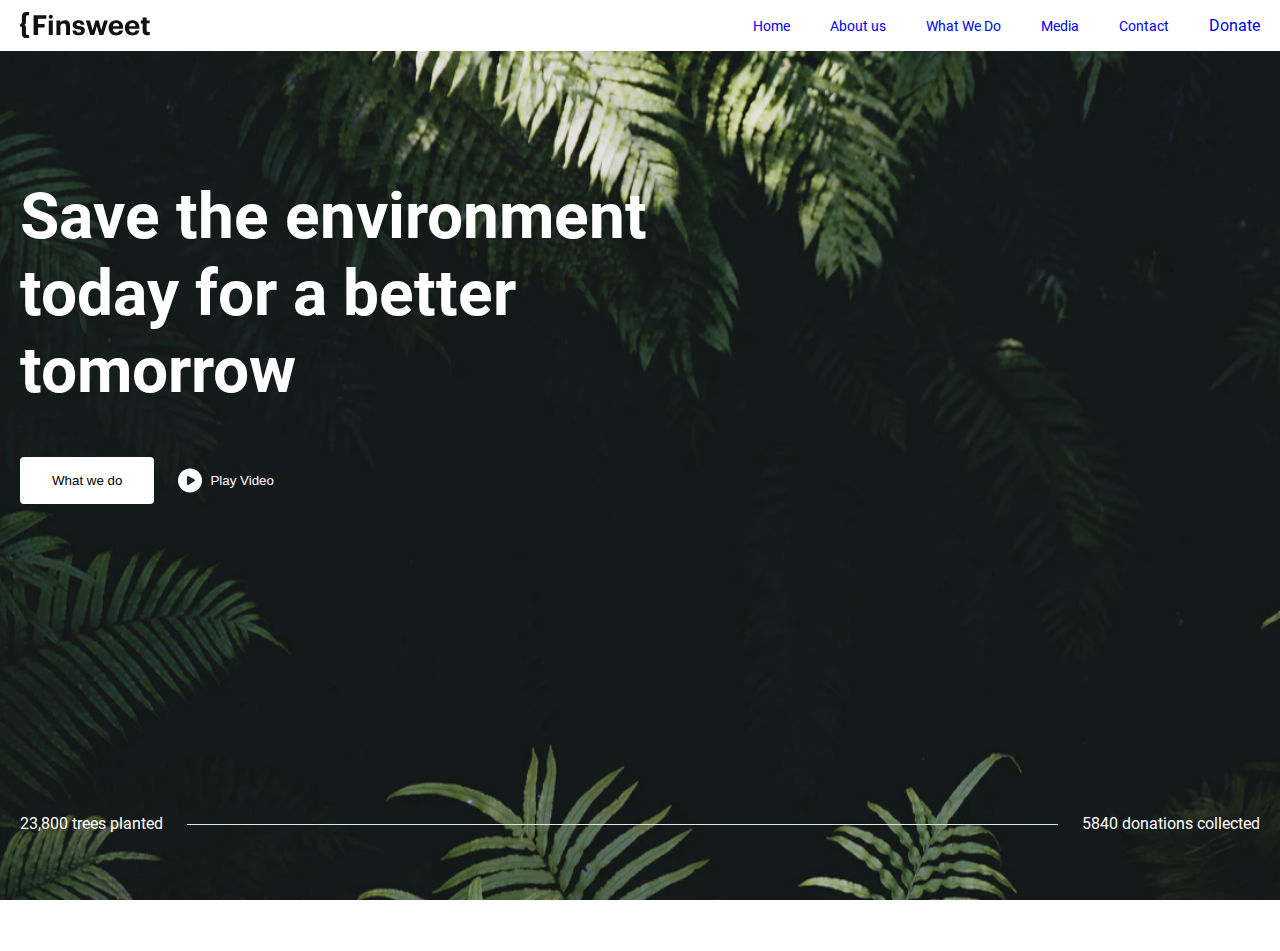
==== index.html @ 3629e9d1 "add fonts add site site header and hero" ====
<!DOCTYPE html>
<html lang="en">
  <head>
    <meta charset="UTF-8" />
    <meta http-equiv="X-UA-Compatible" content="IE=edge" />
    <meta name="viewport" content="width=device-width, initial-scale=1.0" />
    <title>Home Page</title>

    <!-- Favicon -->
    <!-- <link rel="shortcut icon" href="images/"> -->

    <!-- Stylesheets -->
    <link rel="stylesheet" href="css/normalize.css" />
    <link rel="stylesheet" href="css/main.css" />
  </head>

  <body>
    <!-- HEADER -->
    <header class="site-header">
      <div class="container site-header__container">
        <!-- LOGO -->
        <a class="site-header__logo logo" href="/">
          <img
            class="logo__img"
            src="images/logo.svg"
            alt="Client logo"
            width="130"
            height="26"
          />
        </a>
        <!-- /LOGO -->

        <!-- SITENAV -->
        <nav class="sitenav">
          <ul class="sitenav__list">
            <li class="sitenav__item">
              <a href="#" class="sitenav__link">Home</a>
            </li>
            <li class="sitenav__item">
              <a href="#" class="sitenav__link">About us</a>
            </li>
            <li class="sitenav__item">
              <a href="#" class="sitenav__link">What We Do</a>
            </li>
            <li class="sitenav__item">
              <a href="#" class="sitenav__link">Media</a>
            </li>
            <li class="sitenav__item">
              <a href="#" class="sitenav__link">Contact</a>
            </li>
          </ul>

          <!-- DONATE -->
          <a class="site-header__donate-btn" href="#">Donate</a>
          <!-- /DONATE -->
        </nav>
        <!-- /SITENAV -->
      </div>
    </header>
    <!-- /HEADER -->

    <!-- MAIN CONTENT -->
    <main class="main-content">
      <!-- HERO -->
      <section class="hero">
        <div class="container hero__inner">
          <h2 class="hero__title">
            Save the environment today for a better tomorrow
          </h2>
          <div class="hero__buttons">
            <button class="hero__btn secondary-button">What we do</button>
            <button class="hero__play-btn">
              <span class="hero__play-btn-inner">
                <img src="images/icon-play.svg" alt="" aria-hidden="true" />
                <span>Play Video</span>
              </span>
            </button>
          </div>
          <div class="hero__bottom">
            <p class="hero__bottom-text">23,800 trees planted</p>
            <span class="hero__bottom-line"></span>
            <p class="hero__bottom-text">5840 donations collected</p>
          </div>
        </div>
      </section>
      <!-- /HERO -->
    </main>
    <!-- /MAIN CONTENT -->

    <!-- SCRIPTS -->
    <!-- <script src="js/main.js"></script> -->
  </body>
</html>
---- css/main.css ----
/* FONTS */
@font-face {
  font-family: "Roboto";
  src: url("../fonts/roboto-v30-latin-regular.woff2") format("woff2"), url("../fonts/roboto-v30-latin-regular.woff") format("woff");
  font-display: swap;
  font-style: normal;
  font-weight: 400;
}
@font-face {
  font-family: "Roboto";
  src: url("../fonts/roboto-v30-latin-500.woff2") format("woff2"), url("../fonts/roboto-v30-latin-500.woff") format("woff");
  font-display: swap;
  font-style: normal;
  font-weight: 500;
}
@font-face {
  font-family: "Roboto";
  src: url("../fonts/roboto-v30-latin-700.woff2") format("woff2"), url("../fonts/roboto-v30-latin-700.woff") format("woff");
  font-display: swap;
  font-style: normal;
  font-weight: 700;
}
/* CUSTOM PROPS */
:root {
  --primary-bg-color: #fff;
  --text-color: #000;
  --accent-color: ;
}

/* GLOBAL */
html {
  scroll-behavior: smooth;
  height: 100%;
  box-sizing: border-box;
}

* {
  margin: 0;
  padding: 0;
  list-style-type: none;
  text-decoration: none;
}

*,
*::before,
*::after {
  box-sizing: inherit;
}

*:focus {
  outline: 2px dashed var(--text-color);
  outline-offset: 3px;
}

img {
  display: block;
  max-width: 100%;
  height: auto;
}

body {
  height: 100%;
  font-family: "Roboto", "Arial", sans-serif;
  font-size: 16px;
  line-height: 1.5;
  color: var(--text-color);
  background-color: var(--primary-bg-color);
  display: flex;
  flex-direction: column;
  margin-top: 51px;
}

/* SCROLL BAR */
@media only screen and (min-width: 768px) {
  ::-webkit-scrollbar {
    width: 12px;
  }
}

@media only screen and (min-width: 768px) {
  ::-webkit-scrollbar-track {
    border-radius: 8px;
    box-shadow: inset 0 0 5px grey;
  }
}

@media only screen and (min-width: 768px) {
  ::-webkit-scrollbar-thumb {
    background: rgb(110, 110, 110);
    border-radius: 10px;
  }
  ::-webkit-scrollbar-thumb:hover {
    background: rgb(110, 110, 110);
  }
}

/* VISUALLY HIDDEN */
.visually-hidden {
  position: absolute;
  width: 1px;
  height: 1px;
  margin: -1px;
  border: 0;
  padding: 0;
  white-space: nowrap;
  -webkit-clip-path: inset(100%);
          clip-path: inset(100%);
  clip: rect(0 0 0 0);
  overflow: hidden;
}

/* MAIN CONTENT */
.main-content {
  flex-grow: 1;
}

.secondary-button {
  background-color: var(--primary-bg-color);
  border: none;
  text-align: center;
  white-space: nowrap;
  text-decoration: none;
  cursor: pointer;
  display: inline-block;
  padding: 16px 32px;
  border-radius: 4px;
}

/* RETINA BGS */
/* CONTAINER */
.container {
  width: 100%;
  max-width: 1320px;
  margin: 0 auto;
  padding: 0 20px;
}

/* HEADER */
.site-header {
  padding: 12px 0;
  background-color: var(--primary-bg-color);
  position: fixed;
  top: 0;
  z-index: 10;
  width: 100%;
}

.site-header__container {
  display: flex;
  align-items: center;
  justify-content: space-between;
}

.logo {
  text-decoration: none;
  display: flex;
}

.logo__img {
  max-width: 130px;
  width: 100%;
  height: auto;
}

.sitenav {
  display: flex;
  align-items: center;
  gap: 40px;
}

.sitenav__list {
  list-style-type: none;
  display: flex;
  align-items: center;
  gap: 40px;
}

.sitenav__link {
  text-decoration: none;
  font-size: 14px;
}

.site-header__donate-btn {
  text-decoration: none;
}

/* HERO */
.hero {
  background: url("../images/hero-bg.png") no-repeat center/cover;
  height: calc(100vh - 51px);
  padding: 128px 0 64px;
  --text-color: #fff;
  color: var(--text-color);
}

.hero__inner {
  display: flex;
  flex-direction: column;
  height: 100%;
}

.hero__title {
  font-size: 64px;
  line-height: 1.2;
  color: var(--text-color);
  max-width: 640px;
  margin-bottom: 48px;
}

.hero__buttons {
  display: flex;
  align-items: center;
  gap: 24px;
  margin-bottom: auto;
}

.hero__play-btn {
  border: none;
  background-color: transparent;
  color: var(--text-color);
}
.hero__play-btn-inner {
  display: flex;
  align-items: center;
  gap: 8px;
}

.hero__bottom {
  display: flex;
  align-items: center;
  justify-content: space-between;
  gap: 24px;
}

.hero__bottom-line {
  display: inline-block;
  background-color: #E5E5E5;
  height: 1px;
  flex-grow: 1;
}/*# sourceMappingURL=main.css.map */
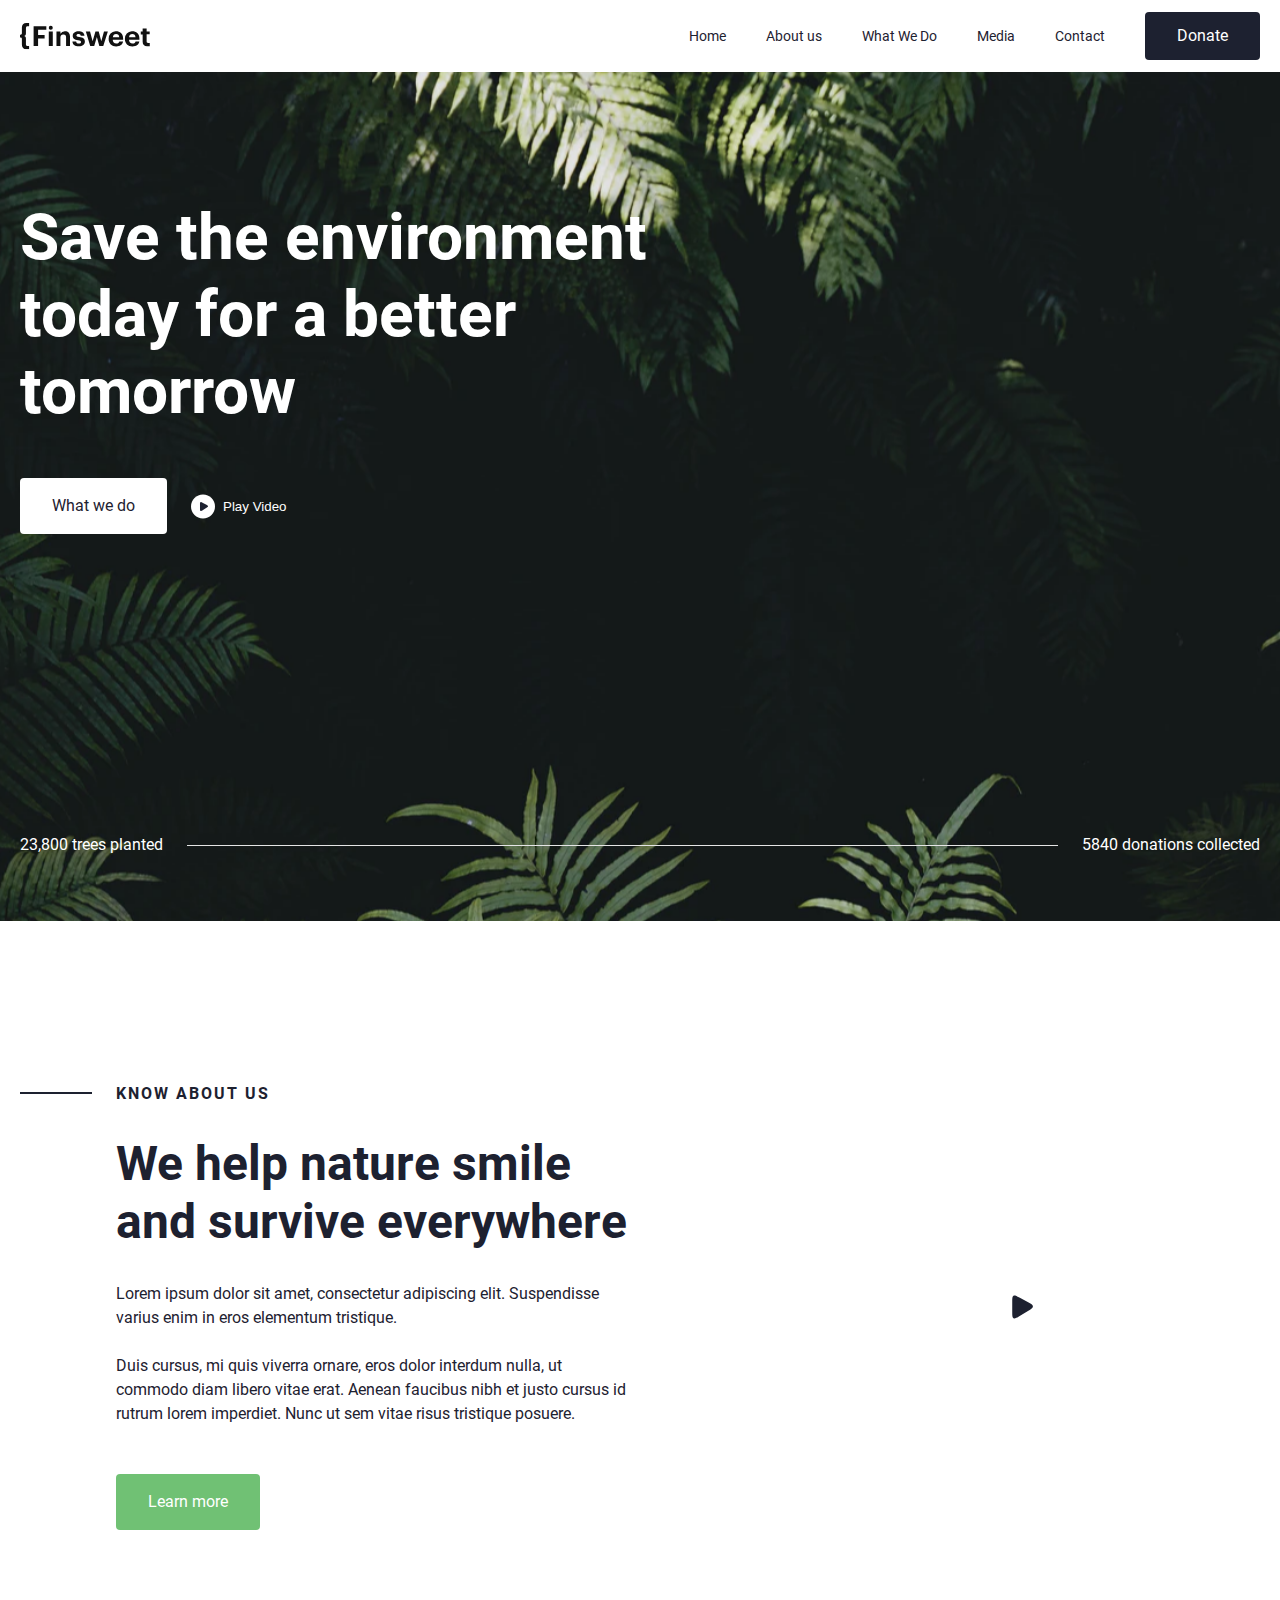
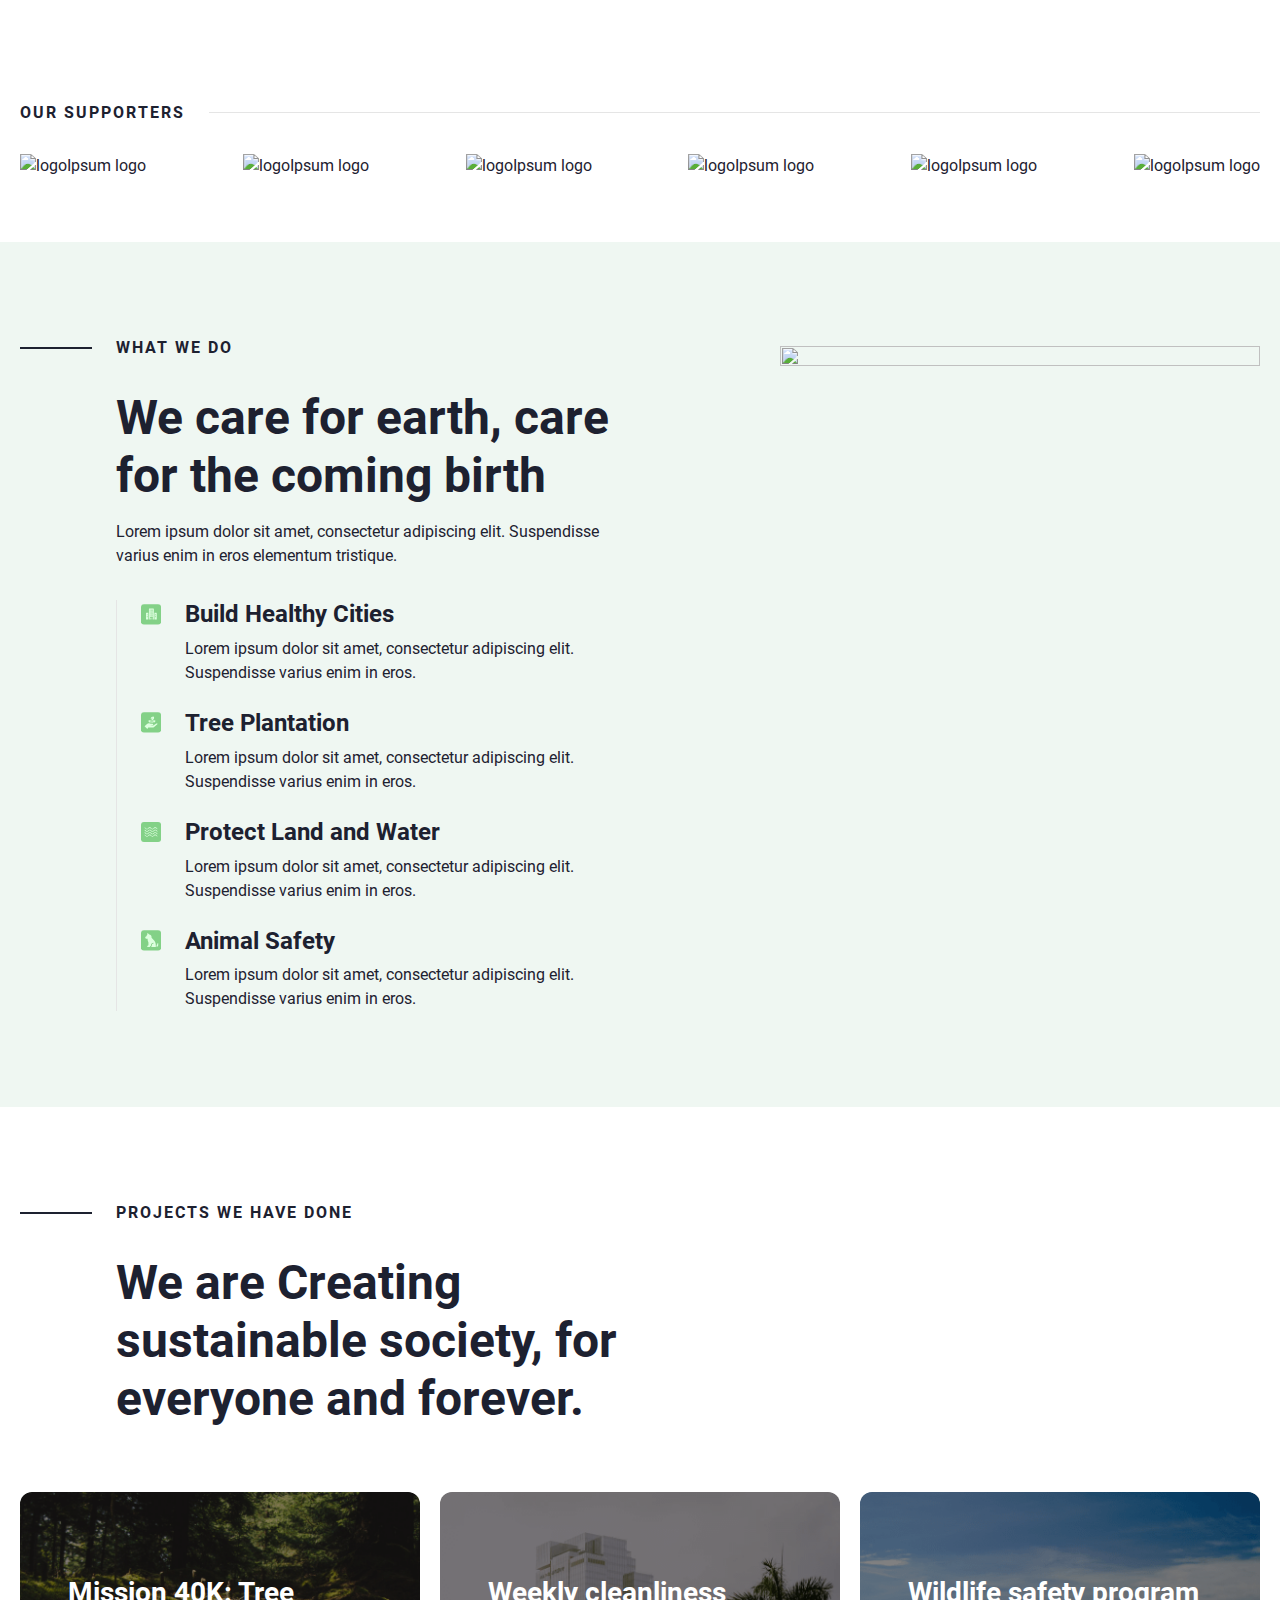
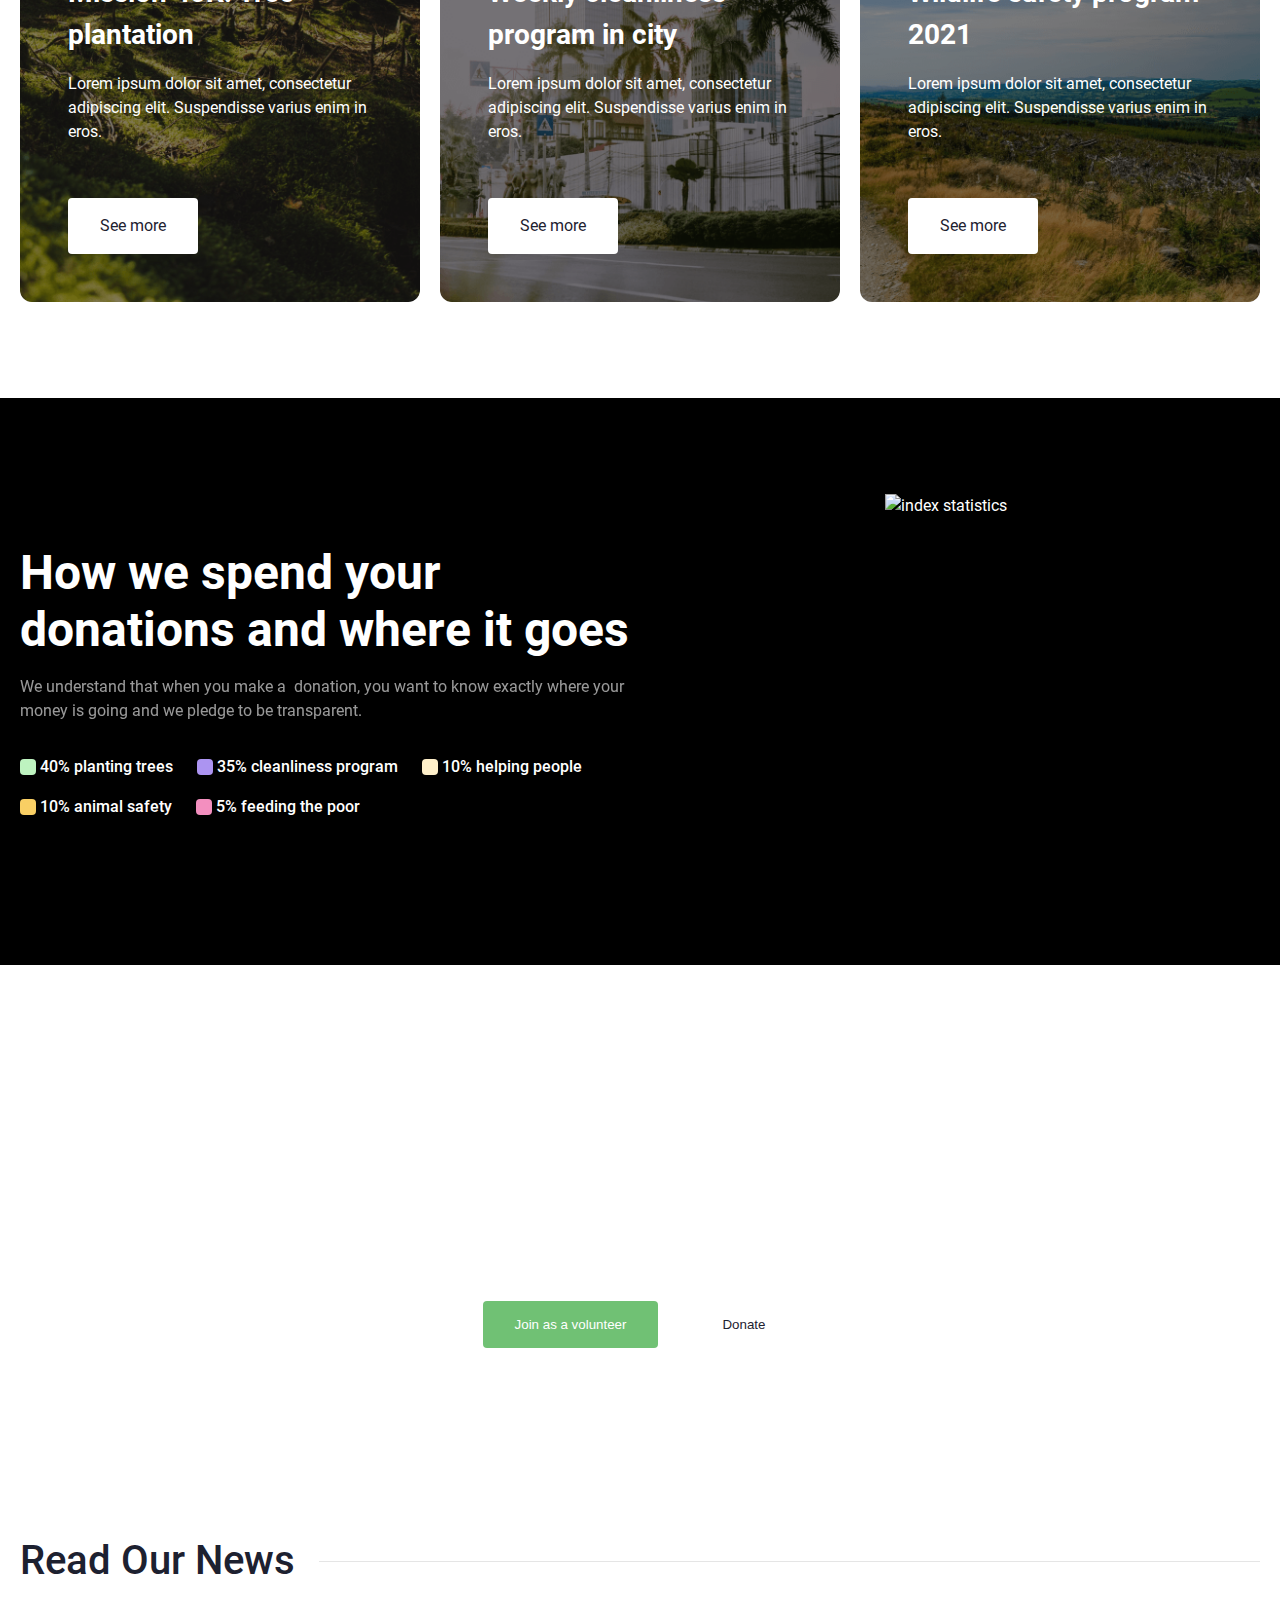
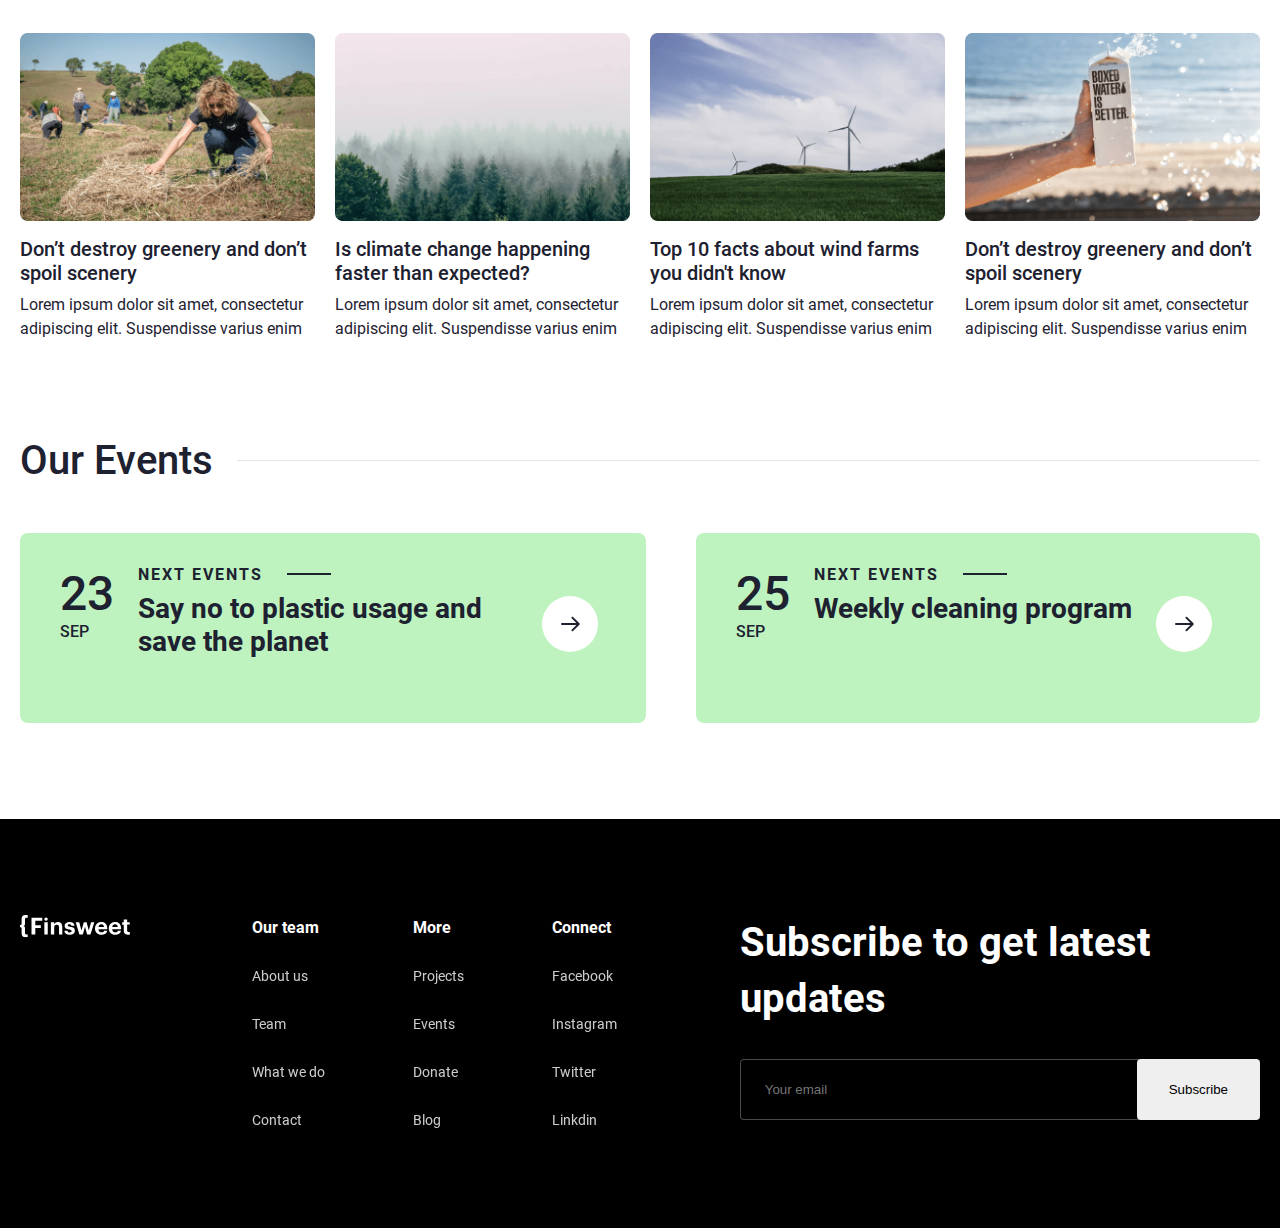
==== commit 4b5a5ce8: "add changes" ====
--- a/index.html
+++ b/index.html
@@ -34,24 +34,24 @@
         <nav class="sitenav">
           <ul class="sitenav__list">
             <li class="sitenav__item">
-              <a href="#" class="sitenav__link">Home</a>
+              <a href="/" class="sitenav__link">Home</a>
             </li>
             <li class="sitenav__item">
-              <a href="#" class="sitenav__link">About us</a>
+              <a href="about.html" class="sitenav__link">About us</a>
             </li>
             <li class="sitenav__item">
-              <a href="#" class="sitenav__link">What We Do</a>
+              <a href="what-we-do.html" class="sitenav__link">What We Do</a>
             </li>
             <li class="sitenav__item">
-              <a href="#" class="sitenav__link">Media</a>
+              <a href="media.html" class="sitenav__link">Media</a>
             </li>
             <li class="sitenav__item">
-              <a href="#" class="sitenav__link">Contact</a>
+              <a href="contact.html" class="sitenav__link">Contact</a>
             </li>
           </ul>
 
           <!-- DONATE -->
-          <a class="site-header__donate-btn" href="#">Donate</a>
+          <a class="site-header__donate-btn" href="donation.html">Donate</a>
           <!-- /DONATE -->
         </nav>
         <!-- /SITENAV -->
@@ -68,7 +68,9 @@
             Save the environment today for a better tomorrow
           </h2>
           <div class="hero__buttons">
-            <button class="hero__btn secondary-button">What we do</button>
+            <a class="hero__btn secondary-button" href="what-we-do.html"
+              >What we do</a
+            >
             <button class="hero__play-btn">
               <span class="hero__play-btn-inner">
                 <img src="images/icon-play.svg" alt="" aria-hidden="true" />
@@ -84,10 +86,550 @@
         </div>
       </section>
       <!-- /HERO -->
+
+      <!-- ABOUT -->
+      <section class="about">
+        <div class="container about__inner">
+          <div class="about__content">
+            <h2 class="about__title">Know About us</h2>
+            <h3 class="about__heading">
+              We help nature smile and survive everywhere
+            </h3>
+            <p class="about__desc">
+              Lorem ipsum dolor sit amet, consectetur adipiscing elit.
+              Suspendisse varius enim in eros elementum tristique.
+              <br /><br />
+              ‍Duis cursus, mi quis viverra ornare, eros dolor interdum nulla,
+              ut commodo diam libero vitae erat. Aenean faucibus nibh et justo
+              cursus id rutrum lorem imperdiet. Nunc ut sem vitae risus
+              tristique posuere.
+            </p>
+            <a class="about__link primary-button" href="#">Learn more</a>
+          </div>
+          <div class="about__video">
+            <button class="about__video-play-btn">
+              <img src="images/icon-play.svg" alt="" aria-hidden="true" />
+            </button>
+          </div>
+        </div>
+      </section>
+      <!-- /ABOUT -->
+
+      <!-- SUPPORTERS -->
+      <section class="supporters">
+        <div class="container">
+          <h2 class="supporters__title">Our supporters</h2>
+          <div class="supporters__logo-wrapper">
+            <img
+              class="supporters__logo"
+              src="images/logo-supporters-1.png"
+              alt="logoIpsum logo"
+              width=""
+              height=""
+            />
+            <img
+              class="supporters__logo"
+              src="images/logo-supporters-2.png"
+              alt="logoIpsum logo"
+              width=""
+              height=""
+            />
+            <img
+              class="supporters__logo"
+              src="images/logo-supporters-3.png"
+              alt="logoIpsum logo"
+              width=""
+              height=""
+            />
+            <img
+              class="supporters__logo"
+              src="images/logo-supporters-4.png"
+              alt="logoIpsum logo"
+              width=""
+              height=""
+            />
+            <img
+              class="supporters__logo"
+              src="images/logo-supporters-5.png"
+              alt="logoIpsum logo"
+              width=""
+              height=""
+            />
+            <img
+              class="supporters__logo"
+              src="images/logo-supporters-6.png"
+              alt="logoIpsum logo"
+              width=""
+              height=""
+            />
+          </div>
+        </div>
+      </section>
+      <!-- /SUPPORTERS -->
+
+      <!-- WHAT WE DO -->
+      <section class="what-we-do">
+        <div class="container what-we-do__inner">
+          <div class="what-we-do__content">
+            <h2 class="what-we-do__title">What we do</h2>
+            <h3 class="what-we-do__subtitle">
+              We care for earth, care for the coming birth
+            </h3>
+            <p class="what-we-do__desc">
+              Lorem ipsum dolor sit amet, consectetur adipiscing elit.
+              Suspendisse varius enim in eros elementum tristique.
+            </p>
+            <ul class="what-we-do__list">
+              <li class="what-we-do__item">
+                <div class="what-we-do__item-inner">
+                  <h4 class="what-we-do__heading">Build Healthy Cities</h4>
+                  <p class="what-we-do__text">
+                    Lorem ipsum dolor sit amet, consectetur adipiscing elit.
+                    Suspendisse varius enim in eros.
+                  </p>
+                </div>
+              </li>
+              <li class="what-we-do__item">
+                <div class="what-we-do__item-inner">
+                  <h4 class="what-we-do__heading">Tree Plantation</h4>
+                  <p class="what-we-do__text">
+                    Lorem ipsum dolor sit amet, consectetur adipiscing elit.
+                    Suspendisse varius enim in eros.
+                  </p>
+                </div>
+              </li>
+              <li class="what-we-do__item">
+                <div class="what-we-do__item-inner">
+                  <h4 class="what-we-do__heading">Protect Land and Water</h4>
+                  <p class="what-we-do__text">
+                    Lorem ipsum dolor sit amet, consectetur adipiscing elit.
+                    Suspendisse varius enim in eros.
+                  </p>
+                </div>
+              </li>
+              <li class="what-we-do__item">
+                <div class="what-we-do__item-inner">
+                  <h4 class="what-we-do__heading">Animal Safety</h4>
+                  <p class="what-we-do__text">
+                    Lorem ipsum dolor sit amet, consectetur adipiscing elit.
+                    Suspendisse varius enim in eros.
+                  </p>
+                </div>
+              </li>
+            </ul>
+          </div>
+          <img
+            class="what-we-do__img"
+            src="images/wwd-img.png"
+            alt=""
+            width="480"
+            height="658"
+            srcset="images/wwd-img.png 1x, images/wwd-img.png 2x"
+          />
+        </div>
+      </section>
+      <!-- /WHAT WE DO -->
+
+      <!-- PROJECTS -->
+      <section class="projects">
+        <div class="container projects__inner">
+          <div class="projects__titles">
+            <h2 class="projects__title">Projects we have done</h2>
+            <h3 class="projects__subtitle">
+              We are Creating sustainable society, for everyone and forever.
+            </h3>
+          </div>
+          <div class="projects__cards">
+            <!-- ITEM CARD -->
+            <div class="projects__card card-projects">
+              <img
+                class="card-projects__img"
+                src="images/mission-40k.png"
+                alt="mission-40k project"
+                width="411"
+                height="421"
+                srcset="images/mission-40k.png 1x, images/mission-40k@2x.png 2x"
+              />
+              <div class="card-projects__content">
+                <h4 class="card-projects__heading">
+                  Mission 40K: Tree plantation
+                </h4>
+                <p class="card-projects__desc">
+                  Lorem ipsum dolor sit amet, consectetur adipiscing elit.
+                  Suspendisse varius enim in eros.
+                </p>
+                <a
+                  class="card-projects__show-link secondary-button"
+                  href="project-read-more.html"
+                  >See more</a
+                >
+              </div>
+            </div>
+
+            <!-- ITEM CARD -->
+            <div class="projects__card card-projects">
+              <img
+                class="card-projects__img"
+                src="images/city.png"
+                alt="city project"
+                width="411"
+                height="421"
+                srcset="images/city.png 1x, images/city@2x.png 2x"
+              />
+              <div class="card-projects__content">
+                <h4 class="card-projects__heading">
+                  Weekly cleanliness program in city
+                </h4>
+                <p class="card-projects__desc">
+                  Lorem ipsum dolor sit amet, consectetur adipiscing elit.
+                  Suspendisse varius enim in eros.
+                </p>
+                <a
+                  class="card-projects__show-link secondary-button"
+                  href="project-read-more.html"
+                  >See more</a
+                >
+              </div>
+            </div>
+
+            <!-- ITEM CARD -->
+            <div class="projects__card card-projects">
+              <img
+                class="card-projects__img"
+                src="images/desert.png"
+                alt="desert project"
+                width="411"
+                height="421"
+                srcset="images/desert.png 1x, images/desert@2x.png 2x"
+              />
+              <div class="card-projects__content">
+                <h4 class="card-projects__heading">
+                  Wildlife safety program 2021
+                </h4>
+                <p class="card-projects__desc">
+                  Lorem ipsum dolor sit amet, consectetur adipiscing elit.
+                  Suspendisse varius enim in eros.
+                </p>
+                <a
+                  class="card-projects__show-link secondary-button"
+                  href="project-read-more.html"
+                  >See more</a
+                >
+              </div>
+            </div>
+          </div>
+        </div>
+      </section>
+      <!-- /PROJECTS -->
+
+      <!-- INDEX-STATISTICS -->
+      <section class="index-statistics">
+        <div class="container index-statistics__inner">
+          <div class="index-statistics__content">
+            <h2 class="index-statistics__title">
+              How we spend your donations and where it goes
+            </h2>
+            <p class="index-statistics__text">
+              We understand that when you make a  donation, you want to know
+              exactly where your money is going and we pledge to be transparent.
+            </p>
+            <ul class="index-statistics__list">
+              <li class="index-statistics__item index-statistics__item--trees">
+                40% planting trees
+              </li>
+              <li
+                class="index-statistics__item index-statistics__item--cleanliness"
+              >
+                35% cleanliness program
+              </li>
+              <li
+                class="index-statistics__item index-statistics__item--helping"
+              >
+                10% helping people
+              </li>
+              <li
+                class="index-statistics__item index-statistics__item--animal-safety"
+              >
+                10% animal safety
+              </li>
+              <li
+                class="index-statistics__item index-statistics__item--feeding"
+              >
+                5% feeding the poor
+              </li>
+            </ul>
+          </div>
+          <img
+            class="index-statistics__statistic-img"
+            src="images/index-statistics.svg"
+            alt="index statistics"
+            width="375"
+            height="375"
+          />
+        </div>
+      </section>
+      <!-- /INDEX-STATISTICS -->
+
+      <!-- JOIN -->
+      <section class="join">
+        <div class="container">
+          <div class="join__inner">
+            <h2 class="join__heading">
+              You can contribute to make the environment greener!
+            </h2>
+            <div class="join__button-wrapper">
+              <button class="join__add-btn primary-button">
+                Join as a volunteer
+              </button>
+              <button class="join__donate-btn secondary-button">Donate</button>
+            </div>
+          </div>
+        </div>
+      </section>
+      <!-- /JOIN -->
+
+      <!-- NEWS -->
+      <section class="news">
+        <div class="container news__inner">
+          <h2 class="news__title">Read Our News</h2>
+          <div class="news__cards">
+            <!-- ITEM CARD -->
+            <div class="news__card card-news">
+              <a class="card-news__link" href="blog-read-more.html"></a>
+              <img
+                class="card-news__img"
+                src="images/destroy-greenery.png"
+                alt="Destroy greenery"
+                width="302"
+                height="192"
+                srcset="
+                  images/destroy-greenery.png    1x,
+                  images/destroy-greenery@2x.png 2x
+                "
+              />
+              <div class="card-news__content">
+                <h3 class="card-news__heading">
+                  Don’t destroy greenery and don’t spoil scenery
+                </h3>
+                <p class="card-news__desc">
+                  Lorem ipsum dolor sit amet, consectetur adipiscing elit.
+                  Suspendisse varius enim
+                </p>
+              </div>
+            </div>
+
+            <!-- ITEM CARD -->
+            <div class="news__card card-news">
+              <a class="card-news__link" href="blog-read-more.html"></a>
+              <img
+                class="card-news__img"
+                src="images/expected.png"
+                alt="Expected"
+                width="302"
+                height="192"
+                srcset="images/expected.png 1x, images/expected@2x.png 2x"
+              />
+              <div class="card-news__content">
+                <h3 class="card-news__heading">
+                  Is climate change happening faster than expected?
+                </h3>
+                <p class="card-news__desc">
+                  Lorem ipsum dolor sit amet, consectetur adipiscing elit.
+                  Suspendisse varius enim
+                </p>
+              </div>
+            </div>
+
+            <!-- ITEM CARD -->
+            <div class="news__card card-news">
+              <a class="card-news__link" href="blog-read-more.html"></a>
+              <img
+                class="card-news__img"
+                src="images/windfarms.png"
+                alt="Wind farm"
+                width="302"
+                height="192"
+                srcset="images/windfarms.png 1x, images/windfarms@2x.png 2x"
+              />
+              <div class="card-news__content">
+                <h3 class="card-news__heading">
+                  Top 10 facts about wind farms you didn't know
+                </h3>
+                <p class="card-news__desc">
+                  Lorem ipsum dolor sit amet, consectetur adipiscing elit.
+                  Suspendisse varius enim
+                </p>
+              </div>
+            </div>
+
+            <!-- ITEM CARD -->
+            <div class="news__card card-news">
+              <a class="card-news__link" href="blog-read-more.html"></a>
+              <img
+                class="card-news__img"
+                src="images/water.png"
+                alt="Water"
+                width="302"
+                height="192"
+                srcset="images/water.png 1x, images/water@2x.png 2x"
+              />
+              <div class="card-news__content">
+                <h3 class="card-news__heading">
+                  Don’t destroy greenery and don’t spoil scenery
+                </h3>
+                <p class="card-news__desc">
+                  Lorem ipsum dolor sit amet, consectetur adipiscing elit.
+                  Suspendisse varius enim
+                </p>
+              </div>
+            </div>
+          </div>
+        </div>
+      </section>
+      <!-- /NEWS -->
+
+      <!-- EVENTS -->
+      <section class="events">
+        <div class="container">
+          <h2 class="events__title">Our Events</h2>
+
+          <div class="events__inner">
+            <div class="events__inner-part">
+              <h3 class="events__date-title">
+                23
+                <span class="events__date-title-inner">SEP</span>
+              </h3>
+              <div class="events__next-wrapper">
+                <p class="events__next-title">NEXT EVENTS</p>
+                <h4 class="events__next-subtitle">
+                  Say no to plastic usage and save the planet
+                </h4>
+              </div>
+              <a class="events__arrow-btn" href="event-read-more.html">
+                <svg
+                  width="19"
+                  height="16"
+                  viewBox="0 0 19 16"
+                  fill="none"
+                  xmlns="http://www.w3.org/2000/svg"
+                >
+                  <path
+                    d="M18.4571 8.70711C18.8476 8.31658 18.8476 7.68342 18.4571 7.29289L12.0931 0.928933C11.7026 0.538409 11.0695 0.538409 10.6789 0.928933C10.2884 1.31946 10.2884 1.95262 10.6789 2.34315L16.3358 8L10.6789 13.6569C10.2884 14.0474 10.2884 14.6805 10.6789 15.0711C11.0695 15.4616 11.7026 15.4616 12.0931 15.0711L18.4571 8.70711ZM0.25 9L17.75 9L17.75 7L0.25 7L0.25 9Z"
+                    fill="#1D2130"
+                  />
+                </svg>
+              </a>
+            </div>
+            <div class="events__inner-part">
+              <h3 class="events__date-title">
+                25
+                <span class="events__date-title-inner">SEP</span>
+              </h3>
+              <div class="events__next-wrapper">
+                <p class="events__next-title">NEXT EVENTS</p>
+                <h4 class="events__next-subtitle">Weekly cleaning program</h4>
+              </div>
+              <a class="events__arrow-btn" href="event-read-more.html">
+                <svg
+                  width="19"
+                  height="16"
+                  viewBox="0 0 19 16"
+                  fill="none"
+                  xmlns="http://www.w3.org/2000/svg"
+                >
+                  <path
+                    d="M18.4571 8.70711C18.8476 8.31658 18.8476 7.68342 18.4571 7.29289L12.0931 0.928933C11.7026 0.538409 11.0695 0.538409 10.6789 0.928933C10.2884 1.31946 10.2884 1.95262 10.6789 2.34315L16.3358 8L10.6789 13.6569C10.2884 14.0474 10.2884 14.6805 10.6789 15.0711C11.0695 15.4616 11.7026 15.4616 12.0931 15.0711L18.4571 8.70711ZM0.25 9L17.75 9L17.75 7L0.25 7L0.25 9Z"
+                    fill="#1D2130"
+                  />
+                </svg>
+              </a>
+            </div>
+          </div>
+        </div>
+      </section>
+      <!-- /EVENTS -->
     </main>
     <!-- /MAIN CONTENT -->
 
+    <!-- FOOTER -->
+    <footer class="site-footer">
+      <div class="container site-footer__container">
+        <a class="site-header__logo logo" href="/">
+          <img
+            class="logo"
+            src="images/logo-white.svg"
+            alt="Client logo"
+            width="110"
+            height="22"
+          />
+        </a>
+        <div class="site-footer__lists">
+          <ul class="site-footer__list">
+            <li class="site-footer__item"><h3>Our team</h3></li>
+            <li class="site-footer__item">
+              <a class="site-footer__link" href="/">About us</a>
+            </li>
+            <li class="site-footer__item">
+              <a class="site-footer__link" href="/">Team</a>
+            </li>
+            <li class="site-footer__item">
+              <a class="site-footer__link" href="/">What we do</a>
+            </li>
+            <li class="site-footer__item">
+              <a class="site-footer__link" href="/">Contact</a>
+            </li>
+          </ul>
+          <ul class="site-footer__list">
+            <li class="site-footer__item"><h3>More</h3></li>
+            <li class="site-footer__item">
+              <a class="site-footer__link" href="/">Projects</a>
+            </li>
+            <li class="site-footer__item">
+              <a class="site-footer__link" href="/">Events</a>
+            </li>
+            <li class="site-footer__item">
+              <a class="site-footer__link" href="/">Donate</a>
+            </li>
+            <li class="site-footer__item">
+              <a class="site-footer__link" href="/">Blog</a>
+            </li>
+          </ul>
+          <ul class="site-footer__list">
+            <li class="site-footer__item"><h3>Connect</h3></li>
+            <li class="site-footer__item">
+              <a class="site-footer__link" href="/">Facebook</a>
+            </li>
+            <li class="site-footer__item">
+              <a class="site-footer__link" href="/">Instagram</a>
+            </li>
+            <li class="site-footer__item">
+              <a class="site-footer__link" href="/">Twitter</a>
+            </li>
+            <li class="site-footer__item">
+              <a class="site-footer__link" href="/">Linkdin</a>
+            </li>
+          </ul>
+        </div>
+        <div class="site-footer__right">
+          <h2 class="site-footer__right-title">
+            Subscribe to get latest updates
+          </h2>
+          <form class="site-footer__form">
+            <input
+              class="site-footer__form-input"
+              type="text"
+              placeholder="Your email"
+            />
+            <button class="site-footer__form-btn" type="button">
+              Subscribe
+            </button>
+          </form>
+        </div>
+      </div>
+    </footer>
+    <!-- /FOOTER -->
+
     <!-- SCRIPTS -->
-    <!-- <script src="js/main.js"></script> -->
+    <script src="js/main.js"></script>
   </body>
 </html>
--- a/css/main.css
+++ b/css/main.css
@@ -23,8 +23,10 @@
 /* CUSTOM PROPS */
 :root {
   --primary-bg-color: #fff;
-  --text-color: #000;
-  --accent-color: ;
+  --text-color: #1d2130;
+  --secondary-text-color: #1d2130;
+  --primary-green: #70c174;
+  --primary-light: #eff7f2;
 }
 
 /* GLOBAL */
@@ -37,7 +39,6 @@
 * {
   margin: 0;
   padding: 0;
-  list-style-type: none;
   text-decoration: none;
 }
 
@@ -67,7 +68,7 @@
   background-color: var(--primary-bg-color);
   display: flex;
   flex-direction: column;
-  margin-top: 51px;
+  margin-top: 72px;
 }
 
 /* SCROLL BAR */
@@ -114,19 +115,32 @@
   flex-grow: 1;
 }
 
-.secondary-button {
-  background-color: var(--primary-bg-color);
+.primary-button {
   border: none;
   text-align: center;
   white-space: nowrap;
   text-decoration: none;
   cursor: pointer;
   display: inline-block;
+  background-color: var(--primary-green);
   padding: 16px 32px;
   border-radius: 4px;
-}
-
-/* RETINA BGS */
+  color: #fff;
+}
+
+.secondary-button {
+  border: none;
+  text-align: center;
+  white-space: nowrap;
+  text-decoration: none;
+  cursor: pointer;
+  display: inline-block;
+  background-color: var(--primary-bg-color);
+  color: #1d2130;
+  padding: 16px 32px;
+  border-radius: 4px;
+}
+
 /* CONTAINER */
 .container {
   width: 100%;
@@ -144,6 +158,9 @@
   z-index: 10;
   width: 100%;
 }
+.site-header--contact {
+  background-color: #ebf0f9;
+}
 
 .site-header__container {
   display: flex;
@@ -178,10 +195,15 @@
 .sitenav__link {
   text-decoration: none;
   font-size: 14px;
+  color: var(--secondary-text-color);
 }
 
 .site-header__donate-btn {
   text-decoration: none;
+  background-color: var(--text-color);
+  color: var(--primary-bg-color);
+  padding: 12px 32px;
+  border-radius: 4px;
 }
 
 /* HERO */
@@ -200,8 +222,8 @@
 }
 
 .hero__title {
+  line-height: 1.2;
   font-size: 64px;
-  line-height: 1.2;
   color: var(--text-color);
   max-width: 640px;
   margin-bottom: 48px;
@@ -234,7 +256,1562 @@
 
 .hero__bottom-line {
   display: inline-block;
-  background-color: #E5E5E5;
+  background-color: #e5e5e5;
   height: 1px;
   flex-grow: 1;
+}
+
+.about {
+  padding: 96px 0;
+}
+
+.about__inner {
+  display: flex;
+  align-items: center;
+  justify-content: space-between;
+}
+
+.about__content {
+  padding-left: 96px;
+  max-width: 610px;
+  width: 100%;
+}
+
+.about__title {
+  font-size: 16px;
+  font-weight: 700;
+  line-height: normal;
+  letter-spacing: 2px;
+  text-transform: uppercase;
+  margin-bottom: 32px;
+  position: relative;
+}
+.about__title::before {
+  content: "";
+  display: inline-block;
+  background-color: var(--text-color);
+  width: 72px;
+  height: 2px;
+  position: absolute;
+  top: calc(50% - 1px);
+  left: -96px;
+}
+
+.about__heading {
+  line-height: 1.2;
+  font-size: 48px;
+  font-weight: 700;
+  margin-bottom: 32px;
+}
+
+.about__desc {
+  margin-bottom: 48px;
+  color: var(--secondary-text-color);
+}
+
+.about__video {
+  max-width: 480px;
+  width: 100%;
+  height: 580px;
+  background: url("../images/index-about-bg.png") no-repeat center/cover;
+  display: flex;
+  align-items: center;
+  justify-content: center;
+}
+
+.about__video-play-btn {
+  background-color: transparent;
+  border: none;
+  cursor: pointer;
+}
+.about__video-play-btn img {
+  width: 64px;
+  height: 64px;
+  -o-object-fit: contain;
+     object-fit: contain;
+}
+
+.supporters {
+  padding: 10px 0 64px;
+}
+.supporters--about {
+  background-color: #eff7f2;
+}
+
+.supporters__title {
+  font-size: 16px;
+  font-weight: 700;
+  line-height: normal;
+  letter-spacing: 2px;
+  text-transform: uppercase;
+  white-space: nowrap;
+  margin-bottom: 32px;
+  display: flex;
+  align-items: center;
+  gap: 24px;
+}
+.supporters__title::after {
+  content: "";
+  display: block;
+  width: 100%;
+  height: 1px;
+  background-color: #e5e5e5;
+}
+
+.supporters__logo-wrapper {
+  display: flex;
+  align-items: center;
+  justify-content: space-between;
+  gap: 24px;
+}
+
+.what-we-do {
+  padding: 96px 0;
+  background-color: var(--primary-light);
+}
+
+.what-we-do__inner {
+  display: flex;
+  align-items: center;
+  justify-content: space-between;
+}
+
+.what-we-do__content {
+  max-width: 608px;
+  padding-left: 96px;
+}
+
+.what-we-do__title {
+  font-size: 16px;
+  font-weight: 700;
+  line-height: normal;
+  letter-spacing: 2px;
+  text-transform: uppercase;
+  margin-bottom: 32px;
+  position: relative;
+}
+.what-we-do__title::before {
+  content: "";
+  display: inline-block;
+  background-color: var(--text-color);
+  width: 72px;
+  height: 2px;
+  position: absolute;
+  top: calc(50% - 1px);
+  left: -96px;
+}
+
+.what-we-do__subtitle {
+  line-height: 1.2;
+  font-size: 48px;
+  font-weight: 700;
+  margin-bottom: 16px;
+}
+
+.what-we-do__desc {
+  margin-bottom: 32px;
+}
+
+.what-we-do__heading {
+  font-size: 24px;
+  line-height: 1.2;
+  margin-bottom: 8px;
+}
+
+.what-we-do__list {
+  border-left: 1px solid #e5e5e5;
+  padding-left: 24px;
+}
+
+.what-we-do__item {
+  display: flex;
+  align-items: flex-start;
+  gap: 24px;
+}
+.what-we-do__item:not(:last-child) {
+  margin-bottom: 24px;
+}
+.what-we-do__item:first-child::before {
+  content: "";
+  display: inline-block;
+  width: 28px;
+  height: 28px;
+  background: url("../images/icon-home.svg") no-repeat center/contain;
+}
+.what-we-do__item:nth-child(2)::before {
+  content: "";
+  display: inline-block;
+  width: 28px;
+  height: 28px;
+  background: url("../images/icon-grass.svg") no-repeat center/contain;
+}
+.what-we-do__item:nth-child(3)::before {
+  content: "";
+  display: inline-block;
+  width: 28px;
+  height: 28px;
+  background: url("../images/icon-wave.svg") no-repeat center/contain;
+}
+.what-we-do__item:last-child::before {
+  content: "";
+  display: inline-block;
+  width: 28px;
+  height: 28px;
+  background: url("../images/icon-dog.svg") no-repeat center/contain;
+}
+
+.projects {
+  padding: 96px 0;
+}
+.projects--wwd {
+  padding-bottom: 0;
+}
+.projects--wwd .projects__title {
+  text-align: center;
+}
+.projects--wwd .projects__title::before {
+  display: none;
+}
+.projects--wwd .projects__subtitle {
+  max-width: 700px;
+  text-align: center;
+  margin: 0 auto 64px;
+}
+
+.projects__titles {
+  padding-left: 96px;
+  max-width: 640px;
+  margin-bottom: 65px;
+}
+
+.projects__title {
+  font-size: 16px;
+  font-weight: 700;
+  line-height: normal;
+  letter-spacing: 2px;
+  text-transform: uppercase;
+  margin-bottom: 32px;
+  position: relative;
+}
+.projects__title::before {
+  content: "";
+  display: inline-block;
+  background-color: var(--text-color);
+  width: 72px;
+  height: 2px;
+  position: absolute;
+  top: calc(50% - 1px);
+  left: -96px;
+}
+
+.projects__subtitle {
+  line-height: 1.2;
+  font-size: 48px;
+  font-weight: 700;
+}
+
+.projects__cards {
+  display: flex;
+  align-items: center;
+  justify-content: space-between;
+  gap: 20px;
+}
+
+.card-projects {
+  max-width: 411px;
+  border-radius: 12px;
+  overflow: hidden;
+  position: relative;
+}
+.card-projects::before {
+  content: "";
+  display: inline-block;
+  background-color: #0b0706;
+  opacity: 0.5;
+  position: absolute;
+  z-index: 1;
+  inset: 0;
+}
+
+.card-projects__img {
+  width: 100%;
+  height: auto;
+}
+
+.card-projects__content {
+  padding: 80px 48px 48px;
+  --text-color: #fff;
+  position: absolute;
+  z-index: 2;
+  inset: 0;
+  display: inline-flex;
+  flex-direction: column;
+}
+
+.card-projects__heading {
+  color: var(--text-color);
+  font-size: 28px;
+  margin-bottom: 16px;
+}
+
+.card-projects__desc {
+  color: var(--text-color);
+  margin-bottom: auto;
+}
+
+.card-projects__show-link {
+  margin-right: auto;
+}
+
+.index-statistics {
+  padding: 96px 0;
+  background-color: #000;
+  --text-color: #fff;
+  color: var(--text-color);
+}
+
+.index-statistics__inner {
+  display: flex;
+  align-items: center;
+  justify-content: space-between;
+}
+
+.index-statistics__content {
+  max-width: 610px;
+}
+
+.index-statistics__title {
+  line-height: 1.2;
+  font-size: 48px;
+  font-weight: 700;
+  margin-bottom: 16px;
+}
+
+.index-statistics__text {
+  opacity: 0.6;
+  margin-bottom: 32px;
+}
+
+.index-statistics__list {
+  margin: 0;
+  padding: 0;
+  display: flex;
+  align-items: center;
+  flex-wrap: wrap;
+  gap: 16px 24px;
+  list-style-type: none;
+}
+
+.index-statistics__item {
+  display: flex;
+  align-items: center;
+  gap: 4px;
+  font-weight: 500;
+}
+.index-statistics__item::before {
+  content: "";
+  display: inline-block;
+  width: 16px;
+  height: 16px;
+  background-color: #fff;
+  border-radius: 4px;
+}
+.index-statistics__item--trees::before {
+  background-color: #bef3c0;
+}
+.index-statistics__item--cleanliness::before {
+  background-color: #ac94f1;
+}
+.index-statistics__item--helping::before {
+  background-color: #fff0ca;
+}
+.index-statistics__item--animal-safety::before {
+  background-color: #f9cf64;
+}
+.index-statistics__item--feeding::before {
+  background-color: #f38fbf;
+}
+
+/* JOIN */
+.join {
+  padding: 96px 0;
+}
+
+.join__inner {
+  background: url("../images/join-bg.png") no-repeat center/cover;
+  border-radius: 12px;
+  padding: 93px 0;
+  text-align: center;
+  display: flex;
+  align-items: center;
+  justify-content: center;
+  flex-direction: column;
+}
+
+.join__heading {
+  max-width: 630px;
+  font-size: 48px;
+  width: 100%;
+  line-height: 1.2;
+  margin: 0;
+  margin-bottom: 32px;
+  color: #fff;
+}
+
+.join__button-wrapper {
+  display: flex;
+  align-items: center;
+  justify-content: center;
+  gap: 32px;
+}
+
+.news {
+  margin-bottom: 96px;
+}
+
+.news__title {
+  line-height: 1.2;
+  font-size: 40px;
+  font-weight: 500;
+  margin-bottom: 48px;
+  display: flex;
+  align-items: center;
+  gap: 24px;
+}
+.news__title::after {
+  content: "";
+  display: block;
+  height: 1px;
+  flex-grow: 1;
+  background-color: #e5e5e5;
+}
+
+.news__cards {
+  display: flex;
+  align-items: center;
+  justify-content: space-between;
+  gap: 20px;
+}
+
+.card-news {
+  max-width: 302px;
+  position: relative;
+}
+
+.card-news__link {
+  position: absolute;
+  inset: 0;
+  display: inline-block;
+}
+
+.card-news__img {
+  margin-bottom: 16px;
+}
+
+.card-news__heading {
+  font-size: 20px;
+  font-weight: 500;
+  line-height: 1.2;
+  margin-bottom: 8px;
+}
+
+.events {
+  margin-bottom: 96px;
+}
+.events--erm .events__inner {
+  flex-direction: column;
+  gap: 24px;
+}
+.events--erm .events__inner .events__inner-part {
+  max-width: 768px;
+  width: 100%;
+  justify-content: space-between;
+}
+
+.events__title {
+  line-height: 1.2;
+  font-size: 40px;
+  font-weight: 500;
+  margin-bottom: 48px;
+  display: flex;
+  align-items: center;
+  gap: 24px;
+}
+.events__title::after {
+  content: "";
+  display: block;
+  height: 1px;
+  flex-grow: 1;
+  background-color: #e5e5e5;
+}
+
+.events__inner {
+  display: flex;
+  align-items: center;
+  justify-content: space-between;
+}
+
+.events__inner-part {
+  border-radius: 8px;
+  background-color: #bef3c0;
+  padding: 32px 48px 40px 40px;
+  display: flex;
+  gap: 24px;
+  min-height: 190px;
+}
+
+.events__date-title {
+  font-size: 48px;
+  font-weight: 500;
+  line-height: 1.2;
+  display: flex;
+  flex-direction: column;
+}
+
+.events__date-title-inner {
+  font-weight: 500;
+  font-size: 16px;
+}
+
+.events__next-wrapper {
+  max-width: 380px;
+}
+
+.events__next-title {
+  font-size: 16px;
+  font-weight: 700;
+  line-height: normal;
+  letter-spacing: 2px;
+  text-transform: uppercase;
+  display: flex;
+  margin-bottom: 8px;
+  align-items: center;
+  gap: 24px;
+}
+.events__next-title::after {
+  content: "";
+  display: inline-block;
+  width: 44px;
+  height: 2px;
+  background-color: var(--text-color);
+}
+
+.events__next-subtitle {
+  font-size: 28px;
+  font-weight: 700;
+  line-height: 1.2;
+}
+
+.events__arrow-btn {
+  border: none;
+  background-color: var(--primary-bg-color);
+  display: inline-block;
+  cursor: pointer;
+  width: 56px;
+  height: 56px;
+  display: flex;
+  align-items: center;
+  justify-content: center;
+  border-radius: 50%;
+  align-self: center;
+}
+
+.hero-about {
+  padding: 96px 0;
+}
+
+.hero-about__inner {
+  padding-left: 96px;
+}
+
+.hero-about__title {
+  font-size: 16px;
+  font-weight: 700;
+  line-height: normal;
+  letter-spacing: 2px;
+  text-transform: uppercase;
+  margin-bottom: 32px;
+  position: relative;
+}
+.hero-about__title::before {
+  content: "";
+  display: inline-block;
+  background-color: var(--text-color);
+  width: 72px;
+  height: 2px;
+  position: absolute;
+  top: calc(50% - 1px);
+  left: -96px;
+}
+
+.hero-about__content {
+  display: flex;
+  gap: 64px;
+}
+.hero-about__content-right {
+  max-width: 496px;
+}
+
+.hero-about__subtitle {
+  font-size: 56px;
+  font-weight: 700;
+  line-height: 1.2;
+  max-width: 624px;
+  width: 100%;
+}
+
+.hero-about__heading {
+  font-size: 20px;
+  font-weight: 700;
+  line-height: 1.2;
+  margin-bottom: 16px;
+}
+
+.video-about__inner {
+  background: url("../images/video-about-bg.png") no-repeat center/cover;
+  border-radius: 12px;
+  height: 448px;
+  display: flex;
+  align-items: center;
+  justify-content: center;
+}
+
+.video-about__play-btn {
+  border: none;
+  background-color: transparent;
+  border-radius: 50%;
+}
+.video-about__play-btn img {
+  width: 64px;
+  height: 64px;
+}
+
+.mission-about {
+  padding: 96px 0;
+  background-color: #eff7f2;
+}
+
+.mission-about__inner {
+  display: flex;
+  align-items: flex-start;
+  justify-content: space-between;
+  padding: 0 96px;
+}
+
+.mission-about__part {
+  max-width: 496px;
+}
+
+.mission-about__title {
+  font-size: 16px;
+  font-weight: 700;
+  line-height: normal;
+  letter-spacing: 2px;
+  text-transform: uppercase;
+  margin-bottom: 16px;
+}
+
+.mission-about__subtitle {
+  font-size: 28px;
+  font-weight: 700;
+  line-height: 1.2;
+  margin-bottom: 8px;
+}
+
+.awards-about {
+  padding: 96px 0;
+}
+
+.awards-about__title {
+  line-height: 1.2;
+  font-size: 48px;
+  font-weight: 700;
+  text-align: center;
+  margin-bottom: 48px;
+}
+
+.awards-about__list {
+  list-style-type: none;
+  display: flex;
+  align-items: center;
+  justify-content: space-between;
+  gap: 50px;
+  padding: 0 90px;
+}
+
+.item-about {
+  text-align: center;
+}
+
+.item-about__img {
+  margin-bottom: 16px;
+}
+
+.item-about__year-text {
+  font-size: 24px;
+  font-weight: 700;
+  margin-bottom: 4px;
+}
+
+.item-about__heading {
+  font-weight: 700;
+  font-size: 16px;
+}
+
+.item-about__country-name {
+  font-size: 12px;
+  font-weight: 500;
+}
+
+.journey-about {
+  padding: 96px 0;
+}
+
+.journey-about__inner {
+  display: flex;
+  align-items: center;
+  justify-content: space-between;
+  background-color: #000;
+  padding: 64px 0;
+  border-radius: 12px;
+}
+
+.journey-about__content {
+  padding-left: 96px;
+  --text-color: #fff;
+  color: var(--text-color);
+  max-width: 490px;
+}
+
+.journey-about__title {
+  font-size: 16px;
+  text-transform: uppercase;
+  font-weight: 700;
+  margin-bottom: 16px;
+}
+
+.journey-about__subtitle {
+  line-height: 1.2;
+  font-size: 48px;
+  font-weight: 700;
+  margin-bottom: 16px;
+}
+
+.journey-about__text {
+  opacity: 0.6;
+  margin-bottom: 32px;
+}
+
+.journey-about__statistics-list {
+  display: flex;
+  align-items: center;
+  gap: 32px;
+}
+
+.journey-about__statistics-heading {
+  font-size: 24px;
+  font-weight: 500;
+}
+
+.journey-about__statistics-text {
+  font-size: 12px;
+  font-weight: 500;
+  opacity: 0.6;
+}
+
+.team-about__heading {
+  line-height: 1.2;
+  font-size: 48px;
+  font-weight: 700;
+  text-align: center;
+  margin-bottom: 16px;
+}
+
+.team-about__desc {
+  color: var(--secondary-text-color);
+  text-align: center;
+  margin: 0 auto;
+  max-width: 520px;
+  margin-bottom: 48px;
+}
+
+.team-about__list {
+  list-style-type: none;
+  display: flex;
+  align-items: center;
+  justify-content: space-between;
+  flex-wrap: wrap;
+  gap: 48px 20px;
+}
+
+.item-team-about {
+  max-width: 296px;
+  text-align: center;
+}
+
+.item-team-about__img {
+  max-width: 296px;
+  width: 100%;
+  height: auto;
+  margin-bottom: 16px;
+}
+
+.item-team-about__name {
+  font-size: 20px;
+  font-weight: 500;
+  line-height: 1.2;
+  margin-bottom: 8px;
+}
+
+.item-team-about__job {
+  font-size: 12px;
+  font-weight: 500;
+  opacity: 0.6;
+  margin-bottom: 16px;
+}
+
+.item-team-about__socials-list {
+  display: flex;
+  justify-content: center;
+  align-items: center;
+  gap: 20px;
+}
+
+.hero-wwd {
+  padding: 96px 0;
+}
+
+.hero-wwd__inner {
+  display: flex;
+  align-items: center;
+  justify-content: space-between;
+}
+
+.hero-wwd__content {
+  padding-left: 96px;
+  max-width: 690px;
+}
+
+.hero-wwd__title {
+  font-size: 16px;
+  font-weight: 700;
+  line-height: normal;
+  letter-spacing: 2px;
+  text-transform: uppercase;
+  margin-bottom: 32px;
+  position: relative;
+}
+.hero-wwd__title::before {
+  content: "";
+  display: inline-block;
+  background-color: var(--text-color);
+  width: 72px;
+  height: 2px;
+  position: absolute;
+  top: calc(50% - 1px);
+  left: -96px;
+}
+
+.herp-wwd__subtitle {
+  font-size: 56px;
+  font-weight: 700;
+  line-height: 1.2;
+  margin-bottom: 34px;
+}
+
+.environment-wwd {
+  padding: 96px 0;
+  background-color: #eff7f2;
+}
+
+.environment-wwd__title {
+  line-height: 1.2;
+  font-size: 48px;
+  font-weight: 700;
+  margin-bottom: 64px;
+}
+
+.environment-wwd__list {
+  display: flex;
+  justify-content: space-between;
+  flex-wrap: wrap;
+  gap: 48px 30px;
+}
+
+.item-environment-wwd {
+  max-width: 384px;
+  display: flex;
+  align-items: flex-start;
+  gap: 24px;
+}
+.item-environment-wwd::before {
+  content: "";
+  display: block;
+  width: 28px;
+  height: 28px;
+  background: no-repeat center/contain;
+  flex-shrink: 0;
+}
+.item-environment-wwd--home::before {
+  background-image: url("../images/icon-home.svg");
+}
+.item-environment-wwd--wave::before {
+  background-image: url("../images/icon-wave.svg");
+}
+.item-environment-wwd--grass::before {
+  background-image: url("../images/icon-grass.svg");
+}
+.item-environment-wwd--water::before {
+  background-image: url("../images/icon-water.svg");
+}
+.item-environment-wwd--dog::before {
+  background-image: url("../images/icon-dog.svg");
+}
+.item-environment-wwd--plant::before {
+  background-image: url("../images/icon-plant.svg");
+}
+
+.item-environment__title {
+  font-size: 24px;
+  font-weight: 700;
+  margin-bottom: 8px;
+}
+
+.item-environment-wwd__desc {
+  font-size: 14px;
+}
+
+.top-news-media {
+  padding: 96px 0;
+  background-color: #eff7f2;
+}
+
+.top-news-media__inner {
+  display: flex;
+  align-items: flex-start;
+  justify-content: space-between;
+}
+
+.top-news-media__content {
+  padding-left: 96px;
+  max-width: 590px;
+}
+
+.top-news-media__title {
+  font-size: 16px;
+  font-weight: 700;
+  line-height: normal;
+  letter-spacing: 2px;
+  text-transform: uppercase;
+  margin-bottom: 32px;
+  position: relative;
+}
+.top-news-media__title::before {
+  content: "";
+  display: inline-block;
+  background-color: var(--text-color);
+  width: 72px;
+  height: 2px;
+  position: absolute;
+  top: calc(50% - 1px);
+  left: -96px;
+}
+
+.top-news-media__subtitle {
+  line-height: 1.2;
+  font-size: 48px;
+  font-weight: 700;
+  margin-bottom: 16px;
+}
+
+.top-news-media__desc {
+  margin-bottom: 32px;
+}
+
+.top-news-media__list {
+  border-radius: 16px;
+}
+
+.item-top-news-media {
+  display: flex;
+  align-items: center;
+  gap: 24px;
+  padding: 24px 56px 24px 24px;
+  background-color: #fff;
+}
+.item-top-news-media:not(:last-child) {
+  margin-bottom: 24px;
+}
+
+.item-top-news__content {
+  max-width: 296px;
+}
+
+.item-top-news__heading {
+  font-size: 24px;
+  font-weight: 700;
+  line-height: 1.2;
+  margin-bottom: 8px;
+}
+
+.item-top-news__text {
+  color: var(--secondary-text-color);
+}
+
+.info-contact {
+  padding: 96px 0;
+  background-color: #ebf0f9;
+}
+
+.info-contact__inner {
+  display: flex;
+  align-items: flex-start;
+  justify-content: space-between;
+}
+
+.info-contact__content {
+  padding-left: 96px;
+  max-width: 580px;
+}
+
+.info-contact__title {
+  font-size: 16px;
+  font-weight: 700;
+  line-height: normal;
+  letter-spacing: 2px;
+  text-transform: uppercase;
+  margin-bottom: 32px;
+  position: relative;
+}
+.info-contact__title::before {
+  content: "";
+  display: inline-block;
+  background-color: var(--text-color);
+  width: 72px;
+  height: 2px;
+  position: absolute;
+  top: calc(50% - 1px);
+  left: -96px;
+}
+
+.info-contact__subtitle {
+  font-size: 56px;
+  font-weight: 700;
+  line-height: 1.2;
+  margin-bottom: 16px;
+}
+
+.info-contact__desc {
+  opacity: 0.7;
+}
+
+.data-info-contact__main-heading {
+  font-size: 24px;
+  font-weight: 700;
+  line-height: 1.2;
+  margin-bottom: 10px;
+}
+
+.data-info-contact__heading {
+  font-size: 20px;
+  font-weight: 700;
+  line-height: 1.2;
+  margin-bottom: 8px;
+}
+
+.data-info-contact__inner {
+  display: flex;
+  align-items: center;
+  gap: 32px;
+  flex-wrap: wrap;
+}
+
+.data-info-contact__link {
+  color: var(--secondary-text-color);
+  padding-bottom: 15px;
+  border-bottom: 1px solid #e5e5e5;
+  margin-bottom: 32px;
+}
+
+.data-info-contact__text:not(:last-child) {
+  margin-bottom: 32px;
+}
+
+.data-info-contact__socials {
+  display: flex;
+  align-items: center;
+  gap: 20px;
+}
+
+.data-info-contact__social-link {
+  text-decoration: none;
+  display: flex;
+}
+
+.data-info-contact__social-img {
+  width: 20px;
+  height: 20px;
+}
+
+.form-contact {
+  padding: 96px 0;
+  max-width: 768px;
+  width: 100%;
+  margin: 0 auto;
+}
+
+.form-contact__fields {
+  display: flex;
+  align-items: center;
+  justify-content: space-between;
+  gap: 32px;
+}
+.form-contact__fields:not(:last-child) {
+  margin-bottom: 32px;
+}
+.form-contact__fields--submit {
+  justify-content: center;
+}
+
+.form-contact__field {
+  display: flex;
+  flex-direction: column;
+  flex-grow: 1;
+}
+
+.form-contact__field-label {
+  font-size: 12px;
+  font-weight: 700;
+  color: var(--text-color);
+  margin-bottom: 8px;
+}
+
+.form-contact__field-input {
+  border: none;
+  border-bottom: 1px solid #e5e5e5;
+  padding: 4px 10px;
+  border-radius: 4px;
+}
+
+.form-contact__field-message {
+  resize: vertical;
+  width: 100%;
+  min-height: 150px;
+  border: 1px solid #e5e5e5;
+  border-radius: 4px;
+  padding: 20px;
+}
+
+.map-contact {
+  display: flex;
+}
+
+.map-contact__google-map {
+  width: 100%;
+  height: 450px;
+  border: none;
+}
+
+/* HERO */
+.hero-donation {
+  padding: 96px 0;
+  background-color: #eff7f2;
+}
+
+.hero-donation__inner {
+  display: flex;
+  align-items: center;
+  justify-content: space-between;
+  padding-left: 96px;
+}
+
+.hero-donation__donate {
+  text-transform: uppercase;
+  font-size: 16px;
+  margin-bottom: 41px;
+  font-weight: 700;
+  position: relative;
+}
+.hero-donation__donate::before {
+  content: "";
+  display: inline-block;
+  width: 72px;
+  height: 2px;
+  background-color: #1d2130;
+  position: absolute;
+  left: -96px;
+  top: calc(50% - 2px);
+}
+
+.hero-donation__heading {
+  color: #000;
+  font-size: 56px;
+  font-weight: 700;
+  margin-bottom: 14px;
+}
+
+.hero-donation__text {
+  color: #525560;
+  margin-bottom: 32px;
+}
+
+.contribute-donation__inner {
+  display: flex;
+  align-items: center;
+  gap: 96px;
+  padding: 96px 0;
+  border-bottom: 1px solid #525560;
+}
+
+.contribute-donation__heading {
+  font-size: 48px;
+  font-weight: 700;
+  line-height: 1.2;
+  margin-bottom: 2px;
+}
+
+.contribute-donation__text {
+  font-size: 16px;
+  color: #525560;
+}
+
+.contribute-donation__list {
+  margin: 0;
+  padding: 0;
+  display: inline-flex;
+  align-items: center;
+  margin-bottom: 24px;
+  justify-content: space-between;
+  list-style-type: none;
+  border-bottom: 1px solid #e5e5e5;
+}
+
+.contribute-donation__item {
+  padding: 8px 12px;
+}
+
+.how-use-donation {
+  padding: 96px 0;
+}
+
+.how-use-donation__inner {
+  display: flex;
+  align-items: center;
+  justify-content: space-between;
+  gap: 96px;
+}
+
+.how-use-donation__heading {
+  margin: 0;
+  padding: 0;
+  font-size: 48px;
+  font-weight: 700;
+}
+
+.how-use-donation__text {
+  padding: 0;
+  margin: 0;
+  max-width: 338px;
+}
+
+.project-prm {
+  padding: 96px 0;
+}
+
+.project-prm__inner {
+  max-width: 832px;
+  width: 100%;
+  margin: 0 auto;
+}
+
+.project-prm__title {
+  font-size: 16px;
+  font-weight: 700;
+  line-height: normal;
+  letter-spacing: 2px;
+  text-transform: uppercase;
+  margin-bottom: 32px;
+  position: relative;
+}
+.project-prm__title::before {
+  content: "";
+  display: inline-block;
+  background-color: var(--text-color);
+  width: 72px;
+  height: 2px;
+  position: absolute;
+  top: calc(50% - 1px);
+  left: -96px;
+}
+
+.project-prm__subtitle {
+  font-size: 56px;
+  font-weight: 700;
+  line-height: 1.2;
+  margin-bottom: 32px;
+}
+
+.project-prm__desc:not(:last-child) {
+  margin-bottom: 32px;
+}
+
+.project-prm__img {
+  max-width: 100%;
+  width: 100%;
+  height: auto;
+  margin-bottom: 48px;
+}
+
+.project-prm__heading {
+  line-height: 1.2;
+  font-size: 48px;
+  font-weight: 700;
+  margin-bottom: 16px;
+}
+
+.project-prm__list {
+  list-style-type: disc;
+  font-weight: 700;
+  margin-bottom: 16px;
+  padding-left: 20px;
+}
+
+.plans-prm {
+  background-color: #ebf0f9;
+  padding: 96px 0;
+}
+
+.plans-prm__list {
+  display: flex;
+  align-items: center;
+  justify-content: space-between;
+  flex-wrap: wrap;
+  gap: 32px;
+  padding: 0 128px;
+  list-style-type: none;
+}
+
+.item-plans-prm {
+  max-width: 490px;
+  display: flex;
+  align-items: flex-start;
+  gap: 20px;
+}
+.item-plans-prm::before {
+  content: "";
+  display: inline-block;
+  width: 32px;
+  height: 32px;
+  background: no-repeat center/contain;
+  flex-shrink: 0;
+}
+.item-plans-prm--pencil::before {
+  background-image: url("../images/icon-pencil.svg");
+}
+.item-plans-prm--menu::before {
+  background-image: url("../images/icon-menu.svg");
+}
+.item-plans-prm--gallery::before {
+  background-image: url("../images/icon-gallery.svg");
+}
+.item-plans-prm--jewel::before {
+  background-image: url("../images/icon-jewel.svg");
+}
+
+.item-plans-prm__title {
+  font-size: 24px;
+  font-weight: 700;
+  line-height: 1.2;
+  margin-bottom: 8px;
+}
+
+.post-brm {
+  padding: 96px 0;
+}
+
+.post-brm__time {
+  text-transform: uppercase;
+  font-weight: 500;
+  margin-bottom: 32px;
+  display: block;
+  text-align: center;
+}
+
+.post-brm__heading {
+  font-size: 56px;
+  font-weight: 700;
+  line-height: 1.2;
+  text-align: center;
+  max-width: 980px;
+  margin: 0 auto 16px;
+}
+
+.post-brm__desc:not(:last-child) {
+  margin-bottom: 32px;
+}
+.post-brm__desc--top {
+  text-align: center;
+  margin-bottom: 48px;
+}
+
+.post-brm__img {
+  max-width: 100%;
+  width: 100%;
+  height: auto;
+  margin-bottom: 96px;
+}
+
+.post-brm__content {
+  max-width: 1024px;
+  margin: 0 auto;
+}
+
+.post-brm__title {
+  line-height: 1.2;
+  font-size: 48px;
+  font-weight: 700;
+  margin-bottom: 32px;
+}
+
+.post-brm__subtitle {
+  font-size: 28px;
+  font-weight: 700;
+  line-height: 1.2;
+  margin-bottom: 16px;
+}
+
+.hero-erm {
+  padding: 96px 0;
+  background-color: #eff7f2;
+}
+
+.hero-erm__inner {
+  max-width: 768px;
+  margin: 0 auto;
+}
+
+.hero-erm__title {
+  font-size: 56px;
+  font-weight: 700;
+  line-height: 1.2;
+  margin-bottom: 48px;
+}
+
+.hero-erm__info-wrapper {
+  display: flex;
+  align-items: center;
+  gap: 48px;
+  flex-wrap: wrap;
+}
+
+.hero-erm__info-text {
+  display: flex;
+  align-items: center;
+  gap: 8px;
+  font-weight: 700;
+}
+
+.about-erm {
+  padding: 96px 0;
+}
+
+.about-erm__inner {
+  max-width: 768px;
+  margin: 0 auto;
+}
+
+.about-erm__title {
+  line-height: 1.2;
+  font-size: 48px;
+  font-weight: 700;
+  margin-bottom: 32px;
+}
+
+.about-erm__desc:not(:last-child) {
+  margin-bottom: 32px;
+}
+
+.about-erm__img {
+  max-width: 100%;
+  width: 100%;
+  height: auto;
+  margin-bottom: 32px;
+}
+
+.site-footer {
+  margin: 0;
+  padding: 0;
+  --text-color: #fff;
+  padding: 96px 0;
+  background-color: #000;
+  color: var(--text-color);
+}
+
+.site-footer__container {
+  display: flex;
+  align-items: flex-start;
+  justify-content: space-between;
+}
+
+.site-footer__lists {
+  display: flex;
+  align-items: flex-start;
+  gap: 88px;
+}
+
+.site-footer__list {
+  list-style-type: none;
+  margin: 0;
+  padding: 0;
+}
+
+.site-footer__item h3 {
+  margin: 0;
+  font-size: 16px;
+  line-height: 1.6;
+}
+.site-footer__item:not(:last-child) {
+  margin-bottom: 24px;
+}
+
+.site-footer__link {
+  color: var(--text-color);
+  text-decoration: none;
+  font-size: 14px;
+  opacity: 0.8;
+}
+
+.site-footer__right-title {
+  margin: 0;
+  font-size: 40px;
+  max-width: 440px;
+  line-height: 1.4;
+  margin-bottom: 32px;
+}
+
+.site-footer__form {
+  display: flex;
+  align-items: center;
+  margin: 0;
+  padding: 0;
+}
+
+.site-footer__form-input {
+  border: 1px solid rgba(235, 240, 249, 0.3019607843);
+  background-color: transparent;
+  border-right: none;
+  padding: 22px 24px;
+  border-radius: 4px 0 0 4px;
+  margin: 0;
+  min-width: 400px;
+  outline: none;
+  color: var(--text-color);
+}
+
+.site-footer__form-btn {
+  border: none;
+  padding: 23px 32px;
+  border-radius: 4px;
+  border-radius: 4px;
+  margin-left: -3px;
 }/*# sourceMappingURL=main.css.map */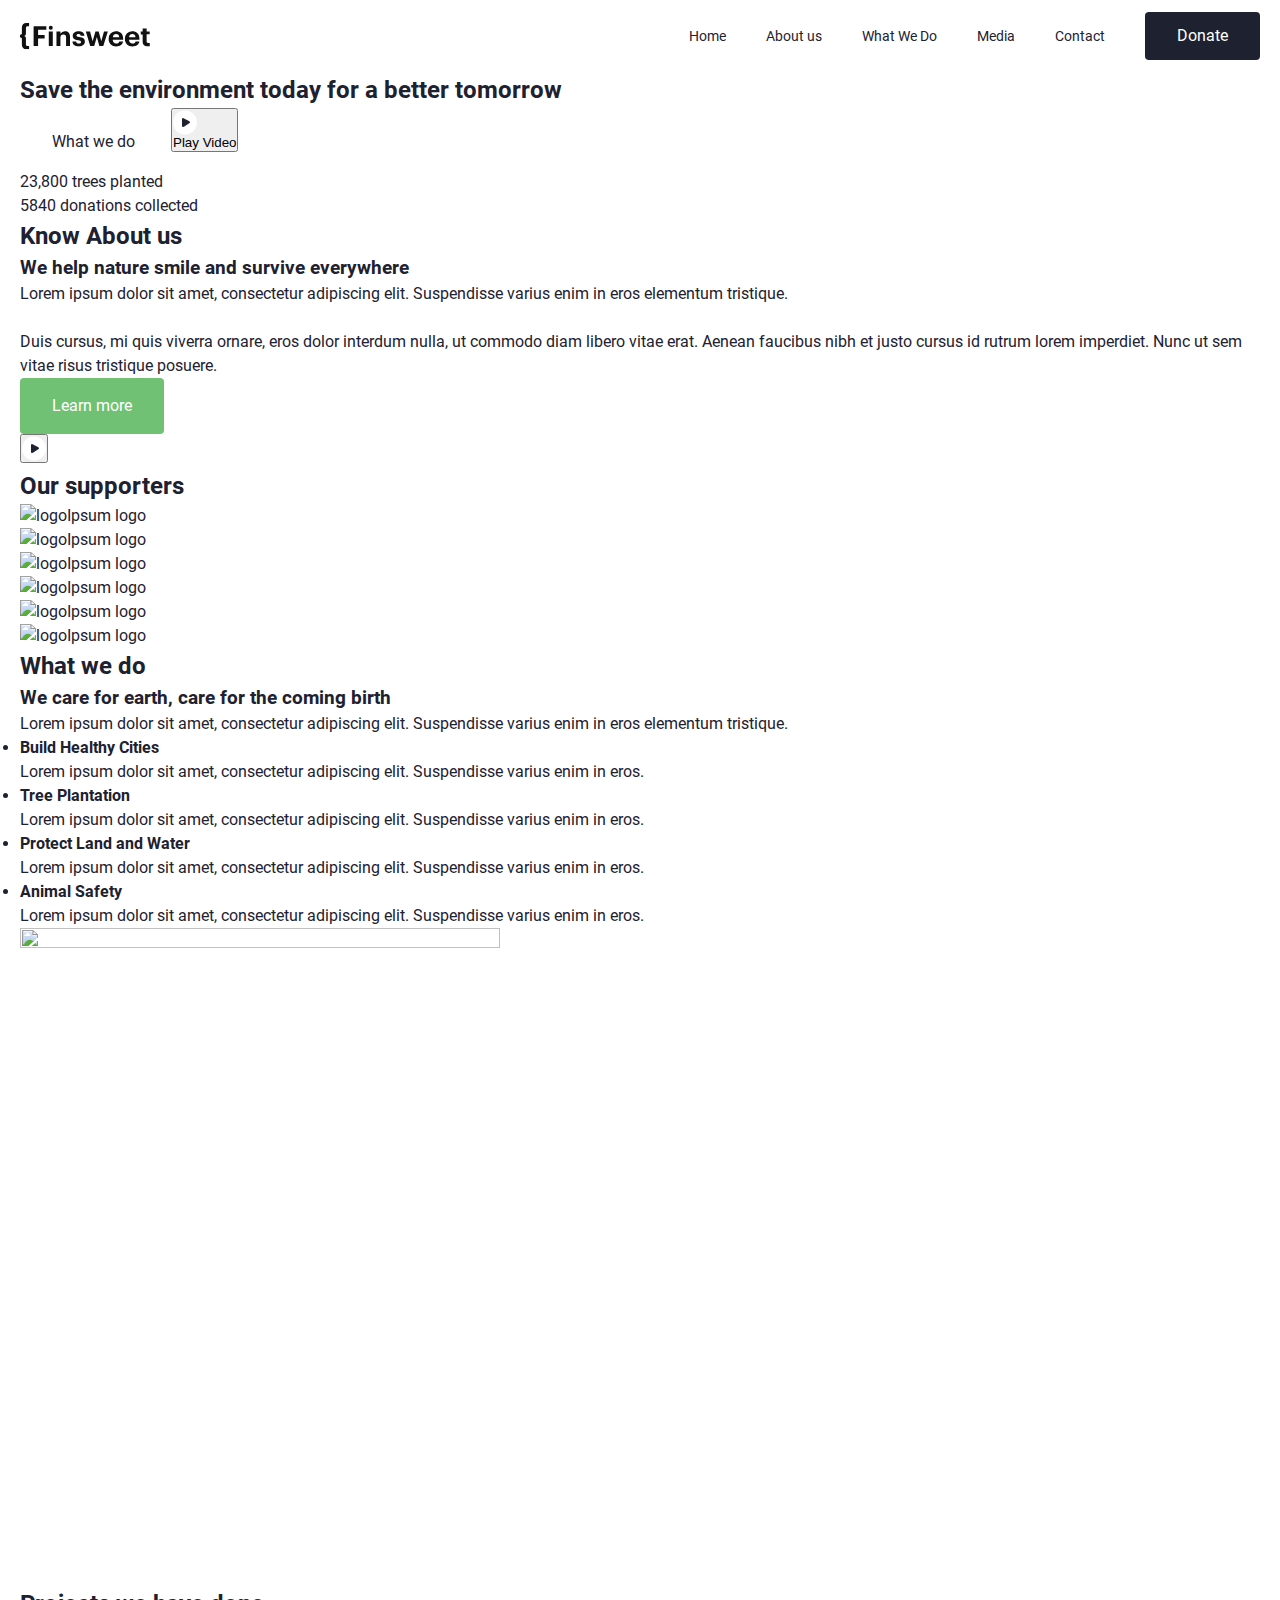
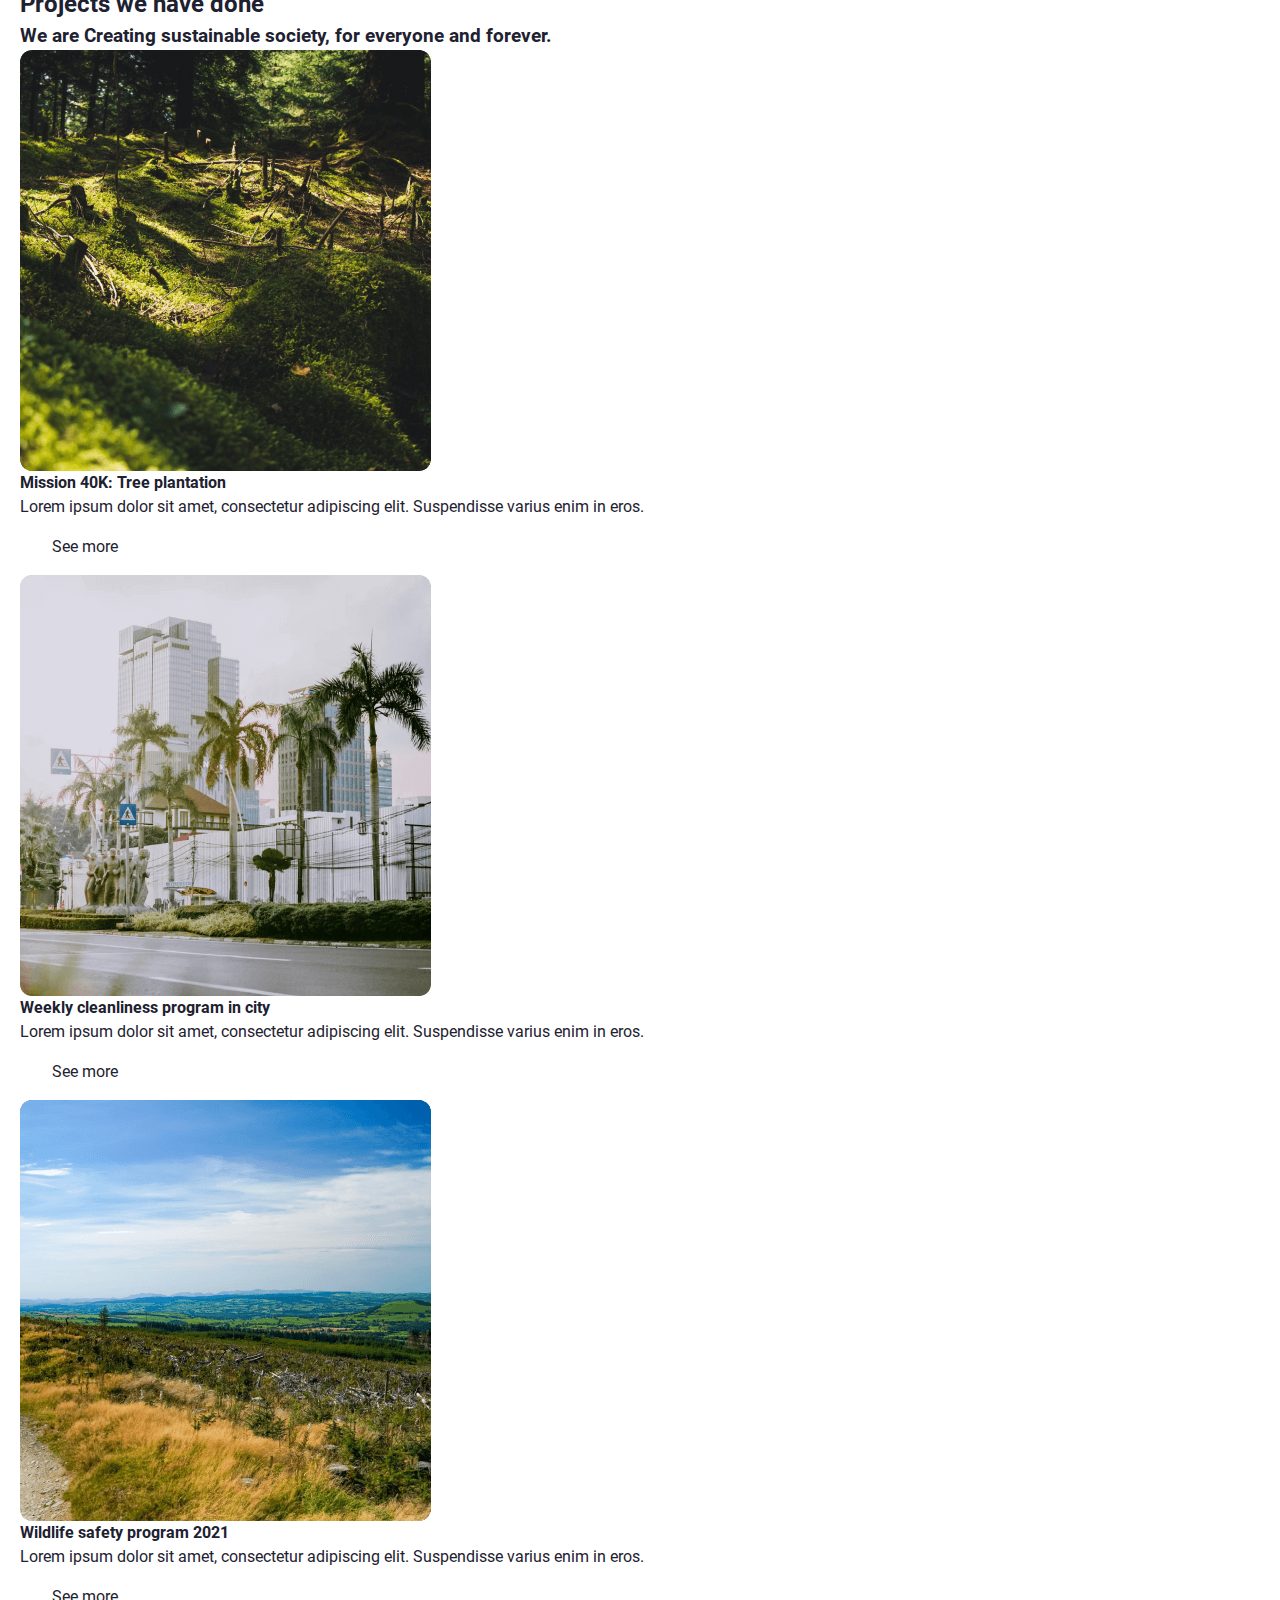
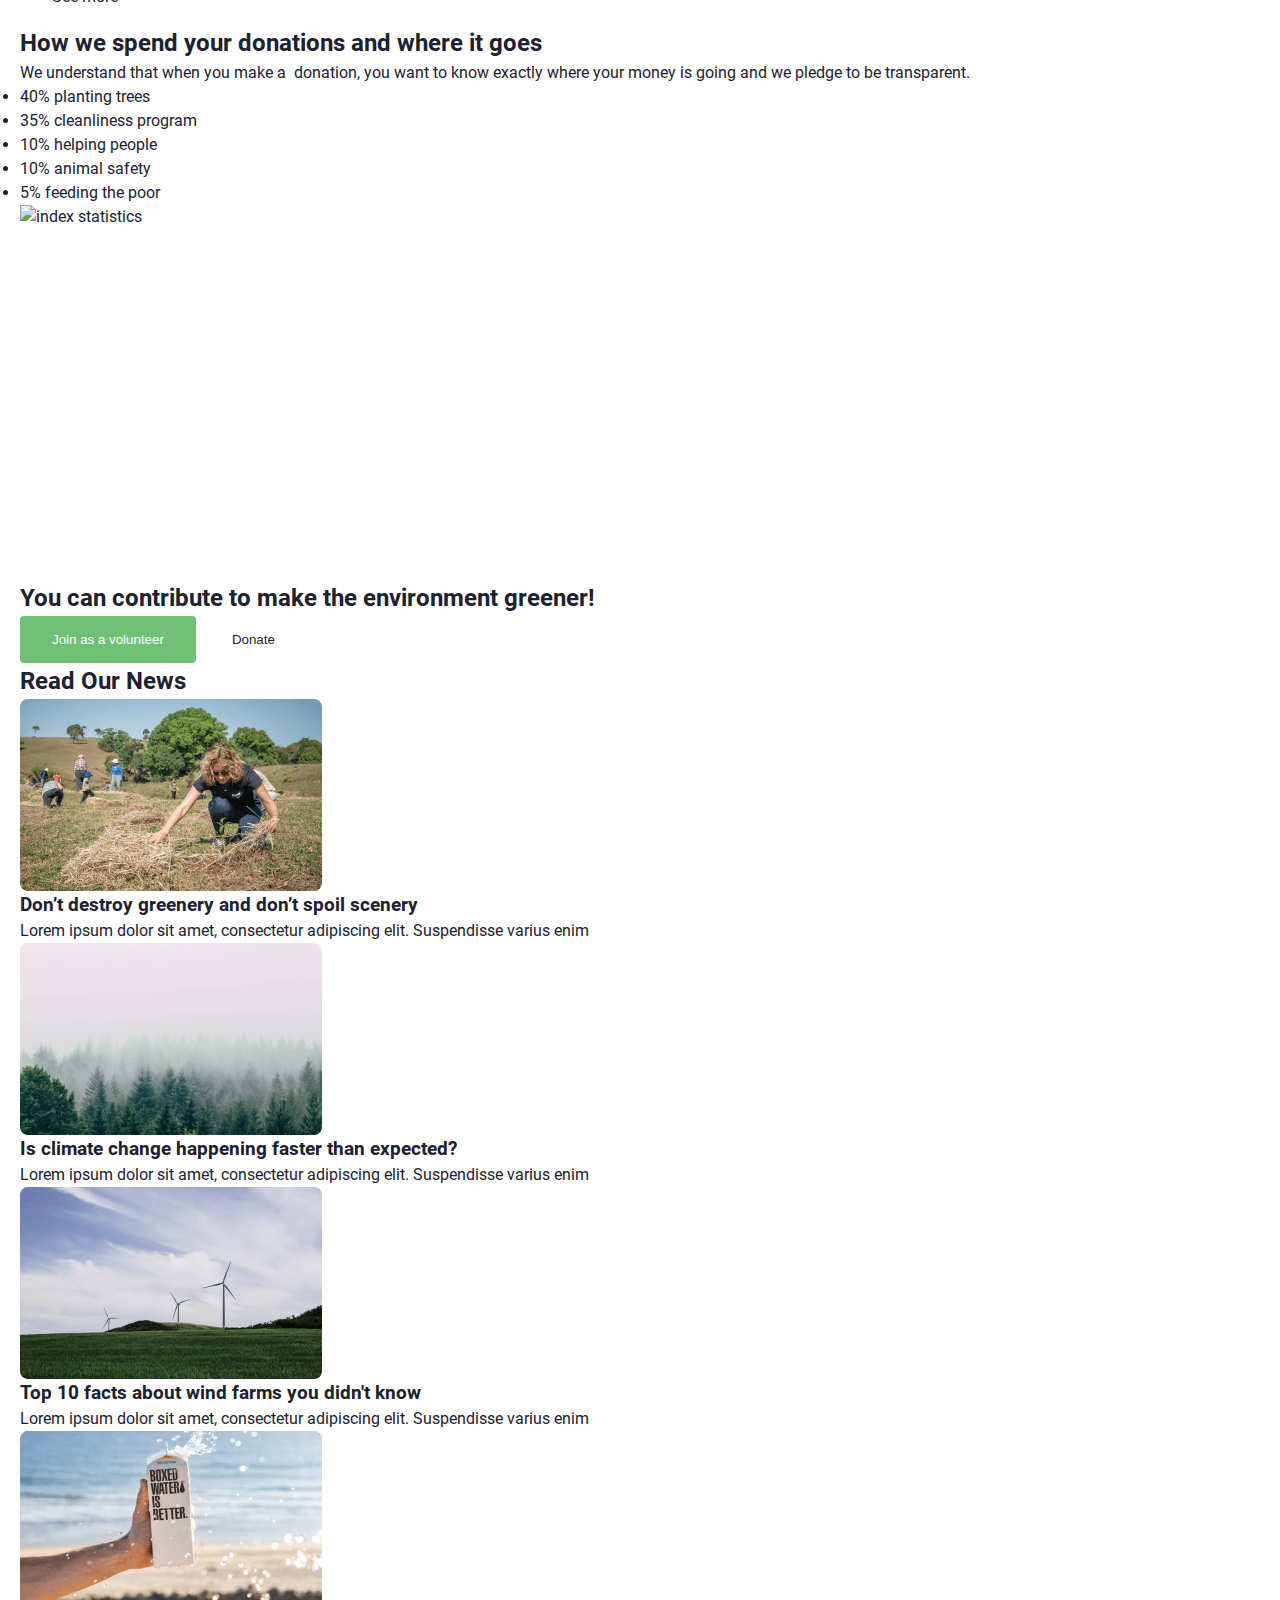
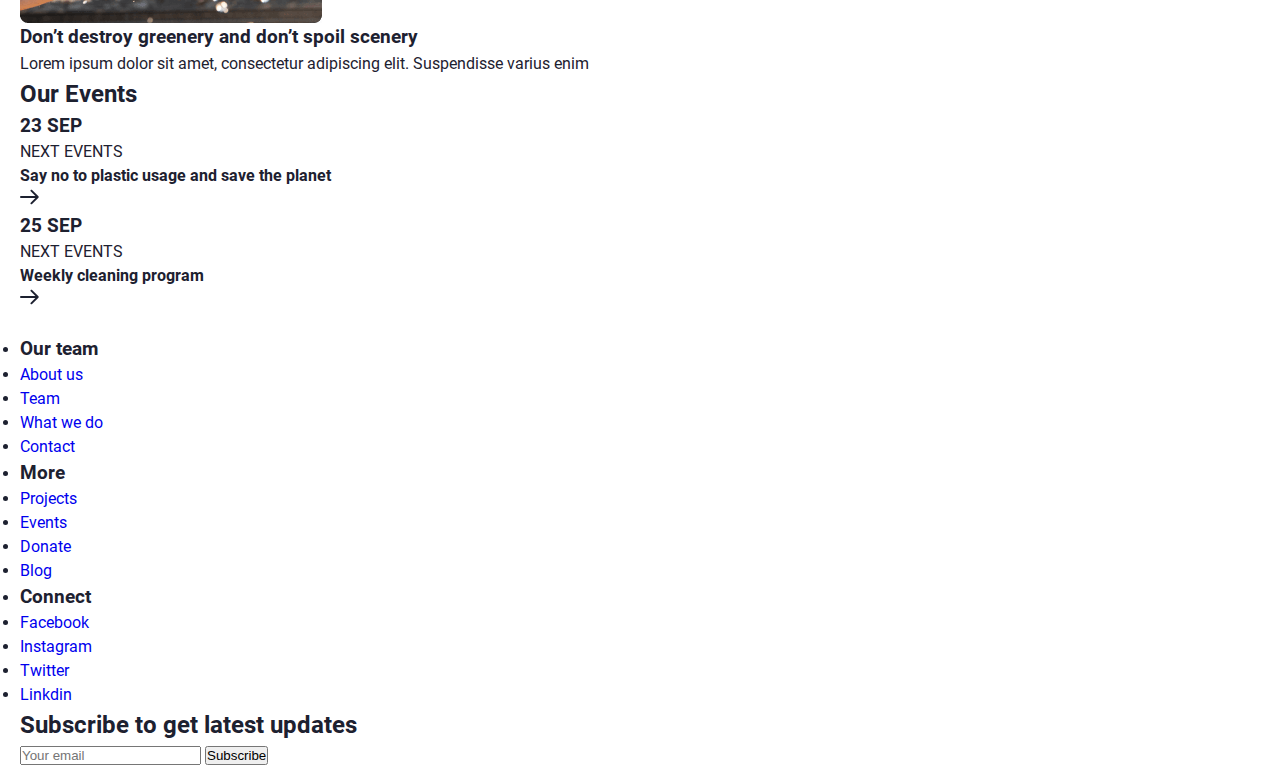
==== commit 9271a0fa: "make site header responsive" ====
--- a/index.html
+++ b/index.html
@@ -30,8 +30,14 @@
         </a>
         <!-- /LOGO -->
 
+        <button class="nav-toggler" data-nav-toggler="data-nav">
+          <span class="nav-toggler__inner"></span>
+          <span class="nav-toggler__inner"></span>
+          <span class="nav-toggler__inner"></span>
+        </button>
+
         <!-- SITENAV -->
-        <nav class="sitenav">
+        <nav class="sitenav" data-nav>
           <ul class="sitenav__list">
             <li class="sitenav__item">
               <a href="/" class="sitenav__link">Home</a>
--- a/css/main.css
+++ b/css/main.css
@@ -166,6 +166,7 @@
   display: flex;
   align-items: center;
   justify-content: space-between;
+  gap: 40px;
 }
 
 .logo {
@@ -179,10 +180,85 @@
   height: auto;
 }
 
+.nav-toggler {
+  width: 20px;
+  height: 20px;
+  align-items: center;
+  justify-content: center;
+  flex-direction: column;
+  gap: 4px;
+  border: none;
+  background-color: transparent;
+  border-radius: 2px;
+  display: none;
+}
+.nav-toggler.show {
+  position: relative;
+}
+.nav-toggler.show .nav-toggler__inner {
+  position: absolute;
+}
+.nav-toggler.show .nav-toggler__inner:first-child {
+  transform: rotateZ(-135deg);
+}
+.nav-toggler.show .nav-toggler__inner:nth-child(2) {
+  opacity: 0;
+}
+.nav-toggler.show .nav-toggler__inner:last-child {
+  transform: rotateZ(135deg);
+}
+@media only screen and (max-width: 768px) {
+  .nav-toggler {
+    display: flex;
+  }
+}
+
+.nav-toggler__inner {
+  display: inline-block;
+  width: 20px;
+  height: 3px;
+  border-radius: 5px;
+  background-color: var(--secondary-text-color);
+  transition: transform 0.5s ease, opacity 0.5s ease;
+}
+
 .sitenav {
   display: flex;
   align-items: center;
   gap: 40px;
+  transition: gap 0.5s ease;
+}
+@media only screen and (max-width: 992px) {
+  .sitenav {
+    gap: 24px;
+  }
+}
+@media only screen and (max-width: 768px) {
+  .sitenav {
+    position: fixed;
+    z-index: 20;
+    top: 0;
+    left: 0;
+    height: 100vh;
+    width: 65%;
+    background-color: #fff;
+    flex-direction: column;
+    align-items: flex-end;
+    padding: 50px 40px 0;
+    gap: 10px;
+    left: -100%;
+    transition: left 0.5s ease, width 0.5s ease, padding 0.5s ease;
+  }
+  .sitenav.show {
+    left: 0;
+    transition: left 0.5s ease;
+  }
+}
+@media only screen and (max-width: 768px) {
+  .sitenav {
+    width: 75%;
+    padding: 40px 20px 0;
+  }
 }
 
 .sitenav__list {
@@ -191,11 +267,37 @@
   align-items: center;
   gap: 40px;
 }
+@media only screen and (max-width: 768px) {
+  .sitenav__list {
+    flex-direction: column;
+    align-items: flex-end;
+    gap: 12px;
+    width: 100%;
+  }
+}
+
+@media only screen and (max-width: 768px) {
+  .sitenav__item {
+    width: 100%;
+  }
+  .sitenav__item:not(:last-child) {
+    padding-bottom: 9px;
+    border-bottom: 1px solid #000;
+  }
+}
 
 .sitenav__link {
   text-decoration: none;
   font-size: 14px;
   color: var(--secondary-text-color);
+}
+@media only screen and (max-width: 768px) {
+  .sitenav__link {
+    width: 100%;
+    display: flex;
+    justify-content: flex-end;
+    text-align: right;
+  }
 }
 
 .site-header__donate-btn {
@@ -205,1613 +307,8 @@
   padding: 12px 32px;
   border-radius: 4px;
 }
-
-/* HERO */
-.hero {
-  background: url("../images/hero-bg.png") no-repeat center/cover;
-  height: calc(100vh - 51px);
-  padding: 128px 0 64px;
-  --text-color: #fff;
-  color: var(--text-color);
-}
-
-.hero__inner {
-  display: flex;
-  flex-direction: column;
-  height: 100%;
-}
-
-.hero__title {
-  line-height: 1.2;
-  font-size: 64px;
-  color: var(--text-color);
-  max-width: 640px;
-  margin-bottom: 48px;
-}
-
-.hero__buttons {
-  display: flex;
-  align-items: center;
-  gap: 24px;
-  margin-bottom: auto;
-}
-
-.hero__play-btn {
-  border: none;
-  background-color: transparent;
-  color: var(--text-color);
-}
-.hero__play-btn-inner {
-  display: flex;
-  align-items: center;
-  gap: 8px;
-}
-
-.hero__bottom {
-  display: flex;
-  align-items: center;
-  justify-content: space-between;
-  gap: 24px;
-}
-
-.hero__bottom-line {
-  display: inline-block;
-  background-color: #e5e5e5;
-  height: 1px;
-  flex-grow: 1;
-}
-
-.about {
-  padding: 96px 0;
-}
-
-.about__inner {
-  display: flex;
-  align-items: center;
-  justify-content: space-between;
-}
-
-.about__content {
-  padding-left: 96px;
-  max-width: 610px;
-  width: 100%;
-}
-
-.about__title {
-  font-size: 16px;
-  font-weight: 700;
-  line-height: normal;
-  letter-spacing: 2px;
-  text-transform: uppercase;
-  margin-bottom: 32px;
-  position: relative;
-}
-.about__title::before {
-  content: "";
-  display: inline-block;
-  background-color: var(--text-color);
-  width: 72px;
-  height: 2px;
-  position: absolute;
-  top: calc(50% - 1px);
-  left: -96px;
-}
-
-.about__heading {
-  line-height: 1.2;
-  font-size: 48px;
-  font-weight: 700;
-  margin-bottom: 32px;
-}
-
-.about__desc {
-  margin-bottom: 48px;
-  color: var(--secondary-text-color);
-}
-
-.about__video {
-  max-width: 480px;
-  width: 100%;
-  height: 580px;
-  background: url("../images/index-about-bg.png") no-repeat center/cover;
-  display: flex;
-  align-items: center;
-  justify-content: center;
-}
-
-.about__video-play-btn {
-  background-color: transparent;
-  border: none;
-  cursor: pointer;
-}
-.about__video-play-btn img {
-  width: 64px;
-  height: 64px;
-  -o-object-fit: contain;
-     object-fit: contain;
-}
-
-.supporters {
-  padding: 10px 0 64px;
-}
-.supporters--about {
-  background-color: #eff7f2;
-}
-
-.supporters__title {
-  font-size: 16px;
-  font-weight: 700;
-  line-height: normal;
-  letter-spacing: 2px;
-  text-transform: uppercase;
-  white-space: nowrap;
-  margin-bottom: 32px;
-  display: flex;
-  align-items: center;
-  gap: 24px;
-}
-.supporters__title::after {
-  content: "";
-  display: block;
-  width: 100%;
-  height: 1px;
-  background-color: #e5e5e5;
-}
-
-.supporters__logo-wrapper {
-  display: flex;
-  align-items: center;
-  justify-content: space-between;
-  gap: 24px;
-}
-
-.what-we-do {
-  padding: 96px 0;
-  background-color: var(--primary-light);
-}
-
-.what-we-do__inner {
-  display: flex;
-  align-items: center;
-  justify-content: space-between;
-}
-
-.what-we-do__content {
-  max-width: 608px;
-  padding-left: 96px;
-}
-
-.what-we-do__title {
-  font-size: 16px;
-  font-weight: 700;
-  line-height: normal;
-  letter-spacing: 2px;
-  text-transform: uppercase;
-  margin-bottom: 32px;
-  position: relative;
-}
-.what-we-do__title::before {
-  content: "";
-  display: inline-block;
-  background-color: var(--text-color);
-  width: 72px;
-  height: 2px;
-  position: absolute;
-  top: calc(50% - 1px);
-  left: -96px;
-}
-
-.what-we-do__subtitle {
-  line-height: 1.2;
-  font-size: 48px;
-  font-weight: 700;
-  margin-bottom: 16px;
-}
-
-.what-we-do__desc {
-  margin-bottom: 32px;
-}
-
-.what-we-do__heading {
-  font-size: 24px;
-  line-height: 1.2;
-  margin-bottom: 8px;
-}
-
-.what-we-do__list {
-  border-left: 1px solid #e5e5e5;
-  padding-left: 24px;
-}
-
-.what-we-do__item {
-  display: flex;
-  align-items: flex-start;
-  gap: 24px;
-}
-.what-we-do__item:not(:last-child) {
-  margin-bottom: 24px;
-}
-.what-we-do__item:first-child::before {
-  content: "";
-  display: inline-block;
-  width: 28px;
-  height: 28px;
-  background: url("../images/icon-home.svg") no-repeat center/contain;
-}
-.what-we-do__item:nth-child(2)::before {
-  content: "";
-  display: inline-block;
-  width: 28px;
-  height: 28px;
-  background: url("../images/icon-grass.svg") no-repeat center/contain;
-}
-.what-we-do__item:nth-child(3)::before {
-  content: "";
-  display: inline-block;
-  width: 28px;
-  height: 28px;
-  background: url("../images/icon-wave.svg") no-repeat center/contain;
-}
-.what-we-do__item:last-child::before {
-  content: "";
-  display: inline-block;
-  width: 28px;
-  height: 28px;
-  background: url("../images/icon-dog.svg") no-repeat center/contain;
-}
-
-.projects {
-  padding: 96px 0;
-}
-.projects--wwd {
-  padding-bottom: 0;
-}
-.projects--wwd .projects__title {
-  text-align: center;
-}
-.projects--wwd .projects__title::before {
-  display: none;
-}
-.projects--wwd .projects__subtitle {
-  max-width: 700px;
-  text-align: center;
-  margin: 0 auto 64px;
-}
-
-.projects__titles {
-  padding-left: 96px;
-  max-width: 640px;
-  margin-bottom: 65px;
-}
-
-.projects__title {
-  font-size: 16px;
-  font-weight: 700;
-  line-height: normal;
-  letter-spacing: 2px;
-  text-transform: uppercase;
-  margin-bottom: 32px;
-  position: relative;
-}
-.projects__title::before {
-  content: "";
-  display: inline-block;
-  background-color: var(--text-color);
-  width: 72px;
-  height: 2px;
-  position: absolute;
-  top: calc(50% - 1px);
-  left: -96px;
-}
-
-.projects__subtitle {
-  line-height: 1.2;
-  font-size: 48px;
-  font-weight: 700;
-}
-
-.projects__cards {
-  display: flex;
-  align-items: center;
-  justify-content: space-between;
-  gap: 20px;
-}
-
-.card-projects {
-  max-width: 411px;
-  border-radius: 12px;
-  overflow: hidden;
-  position: relative;
-}
-.card-projects::before {
-  content: "";
-  display: inline-block;
-  background-color: #0b0706;
-  opacity: 0.5;
-  position: absolute;
-  z-index: 1;
-  inset: 0;
-}
-
-.card-projects__img {
-  width: 100%;
-  height: auto;
-}
-
-.card-projects__content {
-  padding: 80px 48px 48px;
-  --text-color: #fff;
-  position: absolute;
-  z-index: 2;
-  inset: 0;
-  display: inline-flex;
-  flex-direction: column;
-}
-
-.card-projects__heading {
-  color: var(--text-color);
-  font-size: 28px;
-  margin-bottom: 16px;
-}
-
-.card-projects__desc {
-  color: var(--text-color);
-  margin-bottom: auto;
-}
-
-.card-projects__show-link {
-  margin-right: auto;
-}
-
-.index-statistics {
-  padding: 96px 0;
-  background-color: #000;
-  --text-color: #fff;
-  color: var(--text-color);
-}
-
-.index-statistics__inner {
-  display: flex;
-  align-items: center;
-  justify-content: space-between;
-}
-
-.index-statistics__content {
-  max-width: 610px;
-}
-
-.index-statistics__title {
-  line-height: 1.2;
-  font-size: 48px;
-  font-weight: 700;
-  margin-bottom: 16px;
-}
-
-.index-statistics__text {
-  opacity: 0.6;
-  margin-bottom: 32px;
-}
-
-.index-statistics__list {
-  margin: 0;
-  padding: 0;
-  display: flex;
-  align-items: center;
-  flex-wrap: wrap;
-  gap: 16px 24px;
-  list-style-type: none;
-}
-
-.index-statistics__item {
-  display: flex;
-  align-items: center;
-  gap: 4px;
-  font-weight: 500;
-}
-.index-statistics__item::before {
-  content: "";
-  display: inline-block;
-  width: 16px;
-  height: 16px;
-  background-color: #fff;
-  border-radius: 4px;
-}
-.index-statistics__item--trees::before {
-  background-color: #bef3c0;
-}
-.index-statistics__item--cleanliness::before {
-  background-color: #ac94f1;
-}
-.index-statistics__item--helping::before {
-  background-color: #fff0ca;
-}
-.index-statistics__item--animal-safety::before {
-  background-color: #f9cf64;
-}
-.index-statistics__item--feeding::before {
-  background-color: #f38fbf;
-}
-
-/* JOIN */
-.join {
-  padding: 96px 0;
-}
-
-.join__inner {
-  background: url("../images/join-bg.png") no-repeat center/cover;
-  border-radius: 12px;
-  padding: 93px 0;
-  text-align: center;
-  display: flex;
-  align-items: center;
-  justify-content: center;
-  flex-direction: column;
-}
-
-.join__heading {
-  max-width: 630px;
-  font-size: 48px;
-  width: 100%;
-  line-height: 1.2;
-  margin: 0;
-  margin-bottom: 32px;
-  color: #fff;
-}
-
-.join__button-wrapper {
-  display: flex;
-  align-items: center;
-  justify-content: center;
-  gap: 32px;
-}
-
-.news {
-  margin-bottom: 96px;
-}
-
-.news__title {
-  line-height: 1.2;
-  font-size: 40px;
-  font-weight: 500;
-  margin-bottom: 48px;
-  display: flex;
-  align-items: center;
-  gap: 24px;
-}
-.news__title::after {
-  content: "";
-  display: block;
-  height: 1px;
-  flex-grow: 1;
-  background-color: #e5e5e5;
-}
-
-.news__cards {
-  display: flex;
-  align-items: center;
-  justify-content: space-between;
-  gap: 20px;
-}
-
-.card-news {
-  max-width: 302px;
-  position: relative;
-}
-
-.card-news__link {
-  position: absolute;
-  inset: 0;
-  display: inline-block;
-}
-
-.card-news__img {
-  margin-bottom: 16px;
-}
-
-.card-news__heading {
-  font-size: 20px;
-  font-weight: 500;
-  line-height: 1.2;
-  margin-bottom: 8px;
-}
-
-.events {
-  margin-bottom: 96px;
-}
-.events--erm .events__inner {
-  flex-direction: column;
-  gap: 24px;
-}
-.events--erm .events__inner .events__inner-part {
-  max-width: 768px;
-  width: 100%;
-  justify-content: space-between;
-}
-
-.events__title {
-  line-height: 1.2;
-  font-size: 40px;
-  font-weight: 500;
-  margin-bottom: 48px;
-  display: flex;
-  align-items: center;
-  gap: 24px;
-}
-.events__title::after {
-  content: "";
-  display: block;
-  height: 1px;
-  flex-grow: 1;
-  background-color: #e5e5e5;
-}
-
-.events__inner {
-  display: flex;
-  align-items: center;
-  justify-content: space-between;
-}
-
-.events__inner-part {
-  border-radius: 8px;
-  background-color: #bef3c0;
-  padding: 32px 48px 40px 40px;
-  display: flex;
-  gap: 24px;
-  min-height: 190px;
-}
-
-.events__date-title {
-  font-size: 48px;
-  font-weight: 500;
-  line-height: 1.2;
-  display: flex;
-  flex-direction: column;
-}
-
-.events__date-title-inner {
-  font-weight: 500;
-  font-size: 16px;
-}
-
-.events__next-wrapper {
-  max-width: 380px;
-}
-
-.events__next-title {
-  font-size: 16px;
-  font-weight: 700;
-  line-height: normal;
-  letter-spacing: 2px;
-  text-transform: uppercase;
-  display: flex;
-  margin-bottom: 8px;
-  align-items: center;
-  gap: 24px;
-}
-.events__next-title::after {
-  content: "";
-  display: inline-block;
-  width: 44px;
-  height: 2px;
-  background-color: var(--text-color);
-}
-
-.events__next-subtitle {
-  font-size: 28px;
-  font-weight: 700;
-  line-height: 1.2;
-}
-
-.events__arrow-btn {
-  border: none;
-  background-color: var(--primary-bg-color);
-  display: inline-block;
-  cursor: pointer;
-  width: 56px;
-  height: 56px;
-  display: flex;
-  align-items: center;
-  justify-content: center;
-  border-radius: 50%;
-  align-self: center;
-}
-
-.hero-about {
-  padding: 96px 0;
-}
-
-.hero-about__inner {
-  padding-left: 96px;
-}
-
-.hero-about__title {
-  font-size: 16px;
-  font-weight: 700;
-  line-height: normal;
-  letter-spacing: 2px;
-  text-transform: uppercase;
-  margin-bottom: 32px;
-  position: relative;
-}
-.hero-about__title::before {
-  content: "";
-  display: inline-block;
-  background-color: var(--text-color);
-  width: 72px;
-  height: 2px;
-  position: absolute;
-  top: calc(50% - 1px);
-  left: -96px;
-}
-
-.hero-about__content {
-  display: flex;
-  gap: 64px;
-}
-.hero-about__content-right {
-  max-width: 496px;
-}
-
-.hero-about__subtitle {
-  font-size: 56px;
-  font-weight: 700;
-  line-height: 1.2;
-  max-width: 624px;
-  width: 100%;
-}
-
-.hero-about__heading {
-  font-size: 20px;
-  font-weight: 700;
-  line-height: 1.2;
-  margin-bottom: 16px;
-}
-
-.video-about__inner {
-  background: url("../images/video-about-bg.png") no-repeat center/cover;
-  border-radius: 12px;
-  height: 448px;
-  display: flex;
-  align-items: center;
-  justify-content: center;
-}
-
-.video-about__play-btn {
-  border: none;
-  background-color: transparent;
-  border-radius: 50%;
-}
-.video-about__play-btn img {
-  width: 64px;
-  height: 64px;
-}
-
-.mission-about {
-  padding: 96px 0;
-  background-color: #eff7f2;
-}
-
-.mission-about__inner {
-  display: flex;
-  align-items: flex-start;
-  justify-content: space-between;
-  padding: 0 96px;
-}
-
-.mission-about__part {
-  max-width: 496px;
-}
-
-.mission-about__title {
-  font-size: 16px;
-  font-weight: 700;
-  line-height: normal;
-  letter-spacing: 2px;
-  text-transform: uppercase;
-  margin-bottom: 16px;
-}
-
-.mission-about__subtitle {
-  font-size: 28px;
-  font-weight: 700;
-  line-height: 1.2;
-  margin-bottom: 8px;
-}
-
-.awards-about {
-  padding: 96px 0;
-}
-
-.awards-about__title {
-  line-height: 1.2;
-  font-size: 48px;
-  font-weight: 700;
-  text-align: center;
-  margin-bottom: 48px;
-}
-
-.awards-about__list {
-  list-style-type: none;
-  display: flex;
-  align-items: center;
-  justify-content: space-between;
-  gap: 50px;
-  padding: 0 90px;
-}
-
-.item-about {
-  text-align: center;
-}
-
-.item-about__img {
-  margin-bottom: 16px;
-}
-
-.item-about__year-text {
-  font-size: 24px;
-  font-weight: 700;
-  margin-bottom: 4px;
-}
-
-.item-about__heading {
-  font-weight: 700;
-  font-size: 16px;
-}
-
-.item-about__country-name {
-  font-size: 12px;
-  font-weight: 500;
-}
-
-.journey-about {
-  padding: 96px 0;
-}
-
-.journey-about__inner {
-  display: flex;
-  align-items: center;
-  justify-content: space-between;
-  background-color: #000;
-  padding: 64px 0;
-  border-radius: 12px;
-}
-
-.journey-about__content {
-  padding-left: 96px;
-  --text-color: #fff;
-  color: var(--text-color);
-  max-width: 490px;
-}
-
-.journey-about__title {
-  font-size: 16px;
-  text-transform: uppercase;
-  font-weight: 700;
-  margin-bottom: 16px;
-}
-
-.journey-about__subtitle {
-  line-height: 1.2;
-  font-size: 48px;
-  font-weight: 700;
-  margin-bottom: 16px;
-}
-
-.journey-about__text {
-  opacity: 0.6;
-  margin-bottom: 32px;
-}
-
-.journey-about__statistics-list {
-  display: flex;
-  align-items: center;
-  gap: 32px;
-}
-
-.journey-about__statistics-heading {
-  font-size: 24px;
-  font-weight: 500;
-}
-
-.journey-about__statistics-text {
-  font-size: 12px;
-  font-weight: 500;
-  opacity: 0.6;
-}
-
-.team-about__heading {
-  line-height: 1.2;
-  font-size: 48px;
-  font-weight: 700;
-  text-align: center;
-  margin-bottom: 16px;
-}
-
-.team-about__desc {
-  color: var(--secondary-text-color);
-  text-align: center;
-  margin: 0 auto;
-  max-width: 520px;
-  margin-bottom: 48px;
-}
-
-.team-about__list {
-  list-style-type: none;
-  display: flex;
-  align-items: center;
-  justify-content: space-between;
-  flex-wrap: wrap;
-  gap: 48px 20px;
-}
-
-.item-team-about {
-  max-width: 296px;
-  text-align: center;
-}
-
-.item-team-about__img {
-  max-width: 296px;
-  width: 100%;
-  height: auto;
-  margin-bottom: 16px;
-}
-
-.item-team-about__name {
-  font-size: 20px;
-  font-weight: 500;
-  line-height: 1.2;
-  margin-bottom: 8px;
-}
-
-.item-team-about__job {
-  font-size: 12px;
-  font-weight: 500;
-  opacity: 0.6;
-  margin-bottom: 16px;
-}
-
-.item-team-about__socials-list {
-  display: flex;
-  justify-content: center;
-  align-items: center;
-  gap: 20px;
-}
-
-.hero-wwd {
-  padding: 96px 0;
-}
-
-.hero-wwd__inner {
-  display: flex;
-  align-items: center;
-  justify-content: space-between;
-}
-
-.hero-wwd__content {
-  padding-left: 96px;
-  max-width: 690px;
-}
-
-.hero-wwd__title {
-  font-size: 16px;
-  font-weight: 700;
-  line-height: normal;
-  letter-spacing: 2px;
-  text-transform: uppercase;
-  margin-bottom: 32px;
-  position: relative;
-}
-.hero-wwd__title::before {
-  content: "";
-  display: inline-block;
-  background-color: var(--text-color);
-  width: 72px;
-  height: 2px;
-  position: absolute;
-  top: calc(50% - 1px);
-  left: -96px;
-}
-
-.herp-wwd__subtitle {
-  font-size: 56px;
-  font-weight: 700;
-  line-height: 1.2;
-  margin-bottom: 34px;
-}
-
-.environment-wwd {
-  padding: 96px 0;
-  background-color: #eff7f2;
-}
-
-.environment-wwd__title {
-  line-height: 1.2;
-  font-size: 48px;
-  font-weight: 700;
-  margin-bottom: 64px;
-}
-
-.environment-wwd__list {
-  display: flex;
-  justify-content: space-between;
-  flex-wrap: wrap;
-  gap: 48px 30px;
-}
-
-.item-environment-wwd {
-  max-width: 384px;
-  display: flex;
-  align-items: flex-start;
-  gap: 24px;
-}
-.item-environment-wwd::before {
-  content: "";
-  display: block;
-  width: 28px;
-  height: 28px;
-  background: no-repeat center/contain;
-  flex-shrink: 0;
-}
-.item-environment-wwd--home::before {
-  background-image: url("../images/icon-home.svg");
-}
-.item-environment-wwd--wave::before {
-  background-image: url("../images/icon-wave.svg");
-}
-.item-environment-wwd--grass::before {
-  background-image: url("../images/icon-grass.svg");
-}
-.item-environment-wwd--water::before {
-  background-image: url("../images/icon-water.svg");
-}
-.item-environment-wwd--dog::before {
-  background-image: url("../images/icon-dog.svg");
-}
-.item-environment-wwd--plant::before {
-  background-image: url("../images/icon-plant.svg");
-}
-
-.item-environment__title {
-  font-size: 24px;
-  font-weight: 700;
-  margin-bottom: 8px;
-}
-
-.item-environment-wwd__desc {
-  font-size: 14px;
-}
-
-.top-news-media {
-  padding: 96px 0;
-  background-color: #eff7f2;
-}
-
-.top-news-media__inner {
-  display: flex;
-  align-items: flex-start;
-  justify-content: space-between;
-}
-
-.top-news-media__content {
-  padding-left: 96px;
-  max-width: 590px;
-}
-
-.top-news-media__title {
-  font-size: 16px;
-  font-weight: 700;
-  line-height: normal;
-  letter-spacing: 2px;
-  text-transform: uppercase;
-  margin-bottom: 32px;
-  position: relative;
-}
-.top-news-media__title::before {
-  content: "";
-  display: inline-block;
-  background-color: var(--text-color);
-  width: 72px;
-  height: 2px;
-  position: absolute;
-  top: calc(50% - 1px);
-  left: -96px;
-}
-
-.top-news-media__subtitle {
-  line-height: 1.2;
-  font-size: 48px;
-  font-weight: 700;
-  margin-bottom: 16px;
-}
-
-.top-news-media__desc {
-  margin-bottom: 32px;
-}
-
-.top-news-media__list {
-  border-radius: 16px;
-}
-
-.item-top-news-media {
-  display: flex;
-  align-items: center;
-  gap: 24px;
-  padding: 24px 56px 24px 24px;
-  background-color: #fff;
-}
-.item-top-news-media:not(:last-child) {
-  margin-bottom: 24px;
-}
-
-.item-top-news__content {
-  max-width: 296px;
-}
-
-.item-top-news__heading {
-  font-size: 24px;
-  font-weight: 700;
-  line-height: 1.2;
-  margin-bottom: 8px;
-}
-
-.item-top-news__text {
-  color: var(--secondary-text-color);
-}
-
-.info-contact {
-  padding: 96px 0;
-  background-color: #ebf0f9;
-}
-
-.info-contact__inner {
-  display: flex;
-  align-items: flex-start;
-  justify-content: space-between;
-}
-
-.info-contact__content {
-  padding-left: 96px;
-  max-width: 580px;
-}
-
-.info-contact__title {
-  font-size: 16px;
-  font-weight: 700;
-  line-height: normal;
-  letter-spacing: 2px;
-  text-transform: uppercase;
-  margin-bottom: 32px;
-  position: relative;
-}
-.info-contact__title::before {
-  content: "";
-  display: inline-block;
-  background-color: var(--text-color);
-  width: 72px;
-  height: 2px;
-  position: absolute;
-  top: calc(50% - 1px);
-  left: -96px;
-}
-
-.info-contact__subtitle {
-  font-size: 56px;
-  font-weight: 700;
-  line-height: 1.2;
-  margin-bottom: 16px;
-}
-
-.info-contact__desc {
-  opacity: 0.7;
-}
-
-.data-info-contact__main-heading {
-  font-size: 24px;
-  font-weight: 700;
-  line-height: 1.2;
-  margin-bottom: 10px;
-}
-
-.data-info-contact__heading {
-  font-size: 20px;
-  font-weight: 700;
-  line-height: 1.2;
-  margin-bottom: 8px;
-}
-
-.data-info-contact__inner {
-  display: flex;
-  align-items: center;
-  gap: 32px;
-  flex-wrap: wrap;
-}
-
-.data-info-contact__link {
-  color: var(--secondary-text-color);
-  padding-bottom: 15px;
-  border-bottom: 1px solid #e5e5e5;
-  margin-bottom: 32px;
-}
-
-.data-info-contact__text:not(:last-child) {
-  margin-bottom: 32px;
-}
-
-.data-info-contact__socials {
-  display: flex;
-  align-items: center;
-  gap: 20px;
-}
-
-.data-info-contact__social-link {
-  text-decoration: none;
-  display: flex;
-}
-
-.data-info-contact__social-img {
-  width: 20px;
-  height: 20px;
-}
-
-.form-contact {
-  padding: 96px 0;
-  max-width: 768px;
-  width: 100%;
-  margin: 0 auto;
-}
-
-.form-contact__fields {
-  display: flex;
-  align-items: center;
-  justify-content: space-between;
-  gap: 32px;
-}
-.form-contact__fields:not(:last-child) {
-  margin-bottom: 32px;
-}
-.form-contact__fields--submit {
-  justify-content: center;
-}
-
-.form-contact__field {
-  display: flex;
-  flex-direction: column;
-  flex-grow: 1;
-}
-
-.form-contact__field-label {
-  font-size: 12px;
-  font-weight: 700;
-  color: var(--text-color);
-  margin-bottom: 8px;
-}
-
-.form-contact__field-input {
-  border: none;
-  border-bottom: 1px solid #e5e5e5;
-  padding: 4px 10px;
-  border-radius: 4px;
-}
-
-.form-contact__field-message {
-  resize: vertical;
-  width: 100%;
-  min-height: 150px;
-  border: 1px solid #e5e5e5;
-  border-radius: 4px;
-  padding: 20px;
-}
-
-.map-contact {
-  display: flex;
-}
-
-.map-contact__google-map {
-  width: 100%;
-  height: 450px;
-  border: none;
-}
-
-/* HERO */
-.hero-donation {
-  padding: 96px 0;
-  background-color: #eff7f2;
-}
-
-.hero-donation__inner {
-  display: flex;
-  align-items: center;
-  justify-content: space-between;
-  padding-left: 96px;
-}
-
-.hero-donation__donate {
-  text-transform: uppercase;
-  font-size: 16px;
-  margin-bottom: 41px;
-  font-weight: 700;
-  position: relative;
-}
-.hero-donation__donate::before {
-  content: "";
-  display: inline-block;
-  width: 72px;
-  height: 2px;
-  background-color: #1d2130;
-  position: absolute;
-  left: -96px;
-  top: calc(50% - 2px);
-}
-
-.hero-donation__heading {
-  color: #000;
-  font-size: 56px;
-  font-weight: 700;
-  margin-bottom: 14px;
-}
-
-.hero-donation__text {
-  color: #525560;
-  margin-bottom: 32px;
-}
-
-.contribute-donation__inner {
-  display: flex;
-  align-items: center;
-  gap: 96px;
-  padding: 96px 0;
-  border-bottom: 1px solid #525560;
-}
-
-.contribute-donation__heading {
-  font-size: 48px;
-  font-weight: 700;
-  line-height: 1.2;
-  margin-bottom: 2px;
-}
-
-.contribute-donation__text {
-  font-size: 16px;
-  color: #525560;
-}
-
-.contribute-donation__list {
-  margin: 0;
-  padding: 0;
-  display: inline-flex;
-  align-items: center;
-  margin-bottom: 24px;
-  justify-content: space-between;
-  list-style-type: none;
-  border-bottom: 1px solid #e5e5e5;
-}
-
-.contribute-donation__item {
-  padding: 8px 12px;
-}
-
-.how-use-donation {
-  padding: 96px 0;
-}
-
-.how-use-donation__inner {
-  display: flex;
-  align-items: center;
-  justify-content: space-between;
-  gap: 96px;
-}
-
-.how-use-donation__heading {
-  margin: 0;
-  padding: 0;
-  font-size: 48px;
-  font-weight: 700;
-}
-
-.how-use-donation__text {
-  padding: 0;
-  margin: 0;
-  max-width: 338px;
-}
-
-.project-prm {
-  padding: 96px 0;
-}
-
-.project-prm__inner {
-  max-width: 832px;
-  width: 100%;
-  margin: 0 auto;
-}
-
-.project-prm__title {
-  font-size: 16px;
-  font-weight: 700;
-  line-height: normal;
-  letter-spacing: 2px;
-  text-transform: uppercase;
-  margin-bottom: 32px;
-  position: relative;
-}
-.project-prm__title::before {
-  content: "";
-  display: inline-block;
-  background-color: var(--text-color);
-  width: 72px;
-  height: 2px;
-  position: absolute;
-  top: calc(50% - 1px);
-  left: -96px;
-}
-
-.project-prm__subtitle {
-  font-size: 56px;
-  font-weight: 700;
-  line-height: 1.2;
-  margin-bottom: 32px;
-}
-
-.project-prm__desc:not(:last-child) {
-  margin-bottom: 32px;
-}
-
-.project-prm__img {
-  max-width: 100%;
-  width: 100%;
-  height: auto;
-  margin-bottom: 48px;
-}
-
-.project-prm__heading {
-  line-height: 1.2;
-  font-size: 48px;
-  font-weight: 700;
-  margin-bottom: 16px;
-}
-
-.project-prm__list {
-  list-style-type: disc;
-  font-weight: 700;
-  margin-bottom: 16px;
-  padding-left: 20px;
-}
-
-.plans-prm {
-  background-color: #ebf0f9;
-  padding: 96px 0;
-}
-
-.plans-prm__list {
-  display: flex;
-  align-items: center;
-  justify-content: space-between;
-  flex-wrap: wrap;
-  gap: 32px;
-  padding: 0 128px;
-  list-style-type: none;
-}
-
-.item-plans-prm {
-  max-width: 490px;
-  display: flex;
-  align-items: flex-start;
-  gap: 20px;
-}
-.item-plans-prm::before {
-  content: "";
-  display: inline-block;
-  width: 32px;
-  height: 32px;
-  background: no-repeat center/contain;
-  flex-shrink: 0;
-}
-.item-plans-prm--pencil::before {
-  background-image: url("../images/icon-pencil.svg");
-}
-.item-plans-prm--menu::before {
-  background-image: url("../images/icon-menu.svg");
-}
-.item-plans-prm--gallery::before {
-  background-image: url("../images/icon-gallery.svg");
-}
-.item-plans-prm--jewel::before {
-  background-image: url("../images/icon-jewel.svg");
-}
-
-.item-plans-prm__title {
-  font-size: 24px;
-  font-weight: 700;
-  line-height: 1.2;
-  margin-bottom: 8px;
-}
-
-.post-brm {
-  padding: 96px 0;
-}
-
-.post-brm__time {
-  text-transform: uppercase;
-  font-weight: 500;
-  margin-bottom: 32px;
-  display: block;
-  text-align: center;
-}
-
-.post-brm__heading {
-  font-size: 56px;
-  font-weight: 700;
-  line-height: 1.2;
-  text-align: center;
-  max-width: 980px;
-  margin: 0 auto 16px;
-}
-
-.post-brm__desc:not(:last-child) {
-  margin-bottom: 32px;
-}
-.post-brm__desc--top {
-  text-align: center;
-  margin-bottom: 48px;
-}
-
-.post-brm__img {
-  max-width: 100%;
-  width: 100%;
-  height: auto;
-  margin-bottom: 96px;
-}
-
-.post-brm__content {
-  max-width: 1024px;
-  margin: 0 auto;
-}
-
-.post-brm__title {
-  line-height: 1.2;
-  font-size: 48px;
-  font-weight: 700;
-  margin-bottom: 32px;
-}
-
-.post-brm__subtitle {
-  font-size: 28px;
-  font-weight: 700;
-  line-height: 1.2;
-  margin-bottom: 16px;
-}
-
-.hero-erm {
-  padding: 96px 0;
-  background-color: #eff7f2;
-}
-
-.hero-erm__inner {
-  max-width: 768px;
-  margin: 0 auto;
-}
-
-.hero-erm__title {
-  font-size: 56px;
-  font-weight: 700;
-  line-height: 1.2;
-  margin-bottom: 48px;
-}
-
-.hero-erm__info-wrapper {
-  display: flex;
-  align-items: center;
-  gap: 48px;
-  flex-wrap: wrap;
-}
-
-.hero-erm__info-text {
-  display: flex;
-  align-items: center;
-  gap: 8px;
-  font-weight: 700;
-}
-
-.about-erm {
-  padding: 96px 0;
-}
-
-.about-erm__inner {
-  max-width: 768px;
-  margin: 0 auto;
-}
-
-.about-erm__title {
-  line-height: 1.2;
-  font-size: 48px;
-  font-weight: 700;
-  margin-bottom: 32px;
-}
-
-.about-erm__desc:not(:last-child) {
-  margin-bottom: 32px;
-}
-
-.about-erm__img {
-  max-width: 100%;
-  width: 100%;
-  height: auto;
-  margin-bottom: 32px;
-}
-
-.site-footer {
-  margin: 0;
-  padding: 0;
-  --text-color: #fff;
-  padding: 96px 0;
-  background-color: #000;
-  color: var(--text-color);
-}
-
-.site-footer__container {
-  display: flex;
-  align-items: flex-start;
-  justify-content: space-between;
-}
-
-.site-footer__lists {
-  display: flex;
-  align-items: flex-start;
-  gap: 88px;
-}
-
-.site-footer__list {
-  list-style-type: none;
-  margin: 0;
-  padding: 0;
-}
-
-.site-footer__item h3 {
-  margin: 0;
-  font-size: 16px;
-  line-height: 1.6;
-}
-.site-footer__item:not(:last-child) {
-  margin-bottom: 24px;
-}
-
-.site-footer__link {
-  color: var(--text-color);
-  text-decoration: none;
-  font-size: 14px;
-  opacity: 0.8;
-}
-
-.site-footer__right-title {
-  margin: 0;
-  font-size: 40px;
-  max-width: 440px;
-  line-height: 1.4;
-  margin-bottom: 32px;
-}
-
-.site-footer__form {
-  display: flex;
-  align-items: center;
-  margin: 0;
-  padding: 0;
-}
-
-.site-footer__form-input {
-  border: 1px solid rgba(235, 240, 249, 0.3019607843);
-  background-color: transparent;
-  border-right: none;
-  padding: 22px 24px;
-  border-radius: 4px 0 0 4px;
-  margin: 0;
-  min-width: 400px;
-  outline: none;
-  color: var(--text-color);
-}
-
-.site-footer__form-btn {
-  border: none;
-  padding: 23px 32px;
-  border-radius: 4px;
-  border-radius: 4px;
-  margin-left: -3px;
+@media only screen and (max-width: 768px) {
+  .site-header__donate-btn {
+    order: -1;
+  }
 }/*# sourceMappingURL=main.css.map */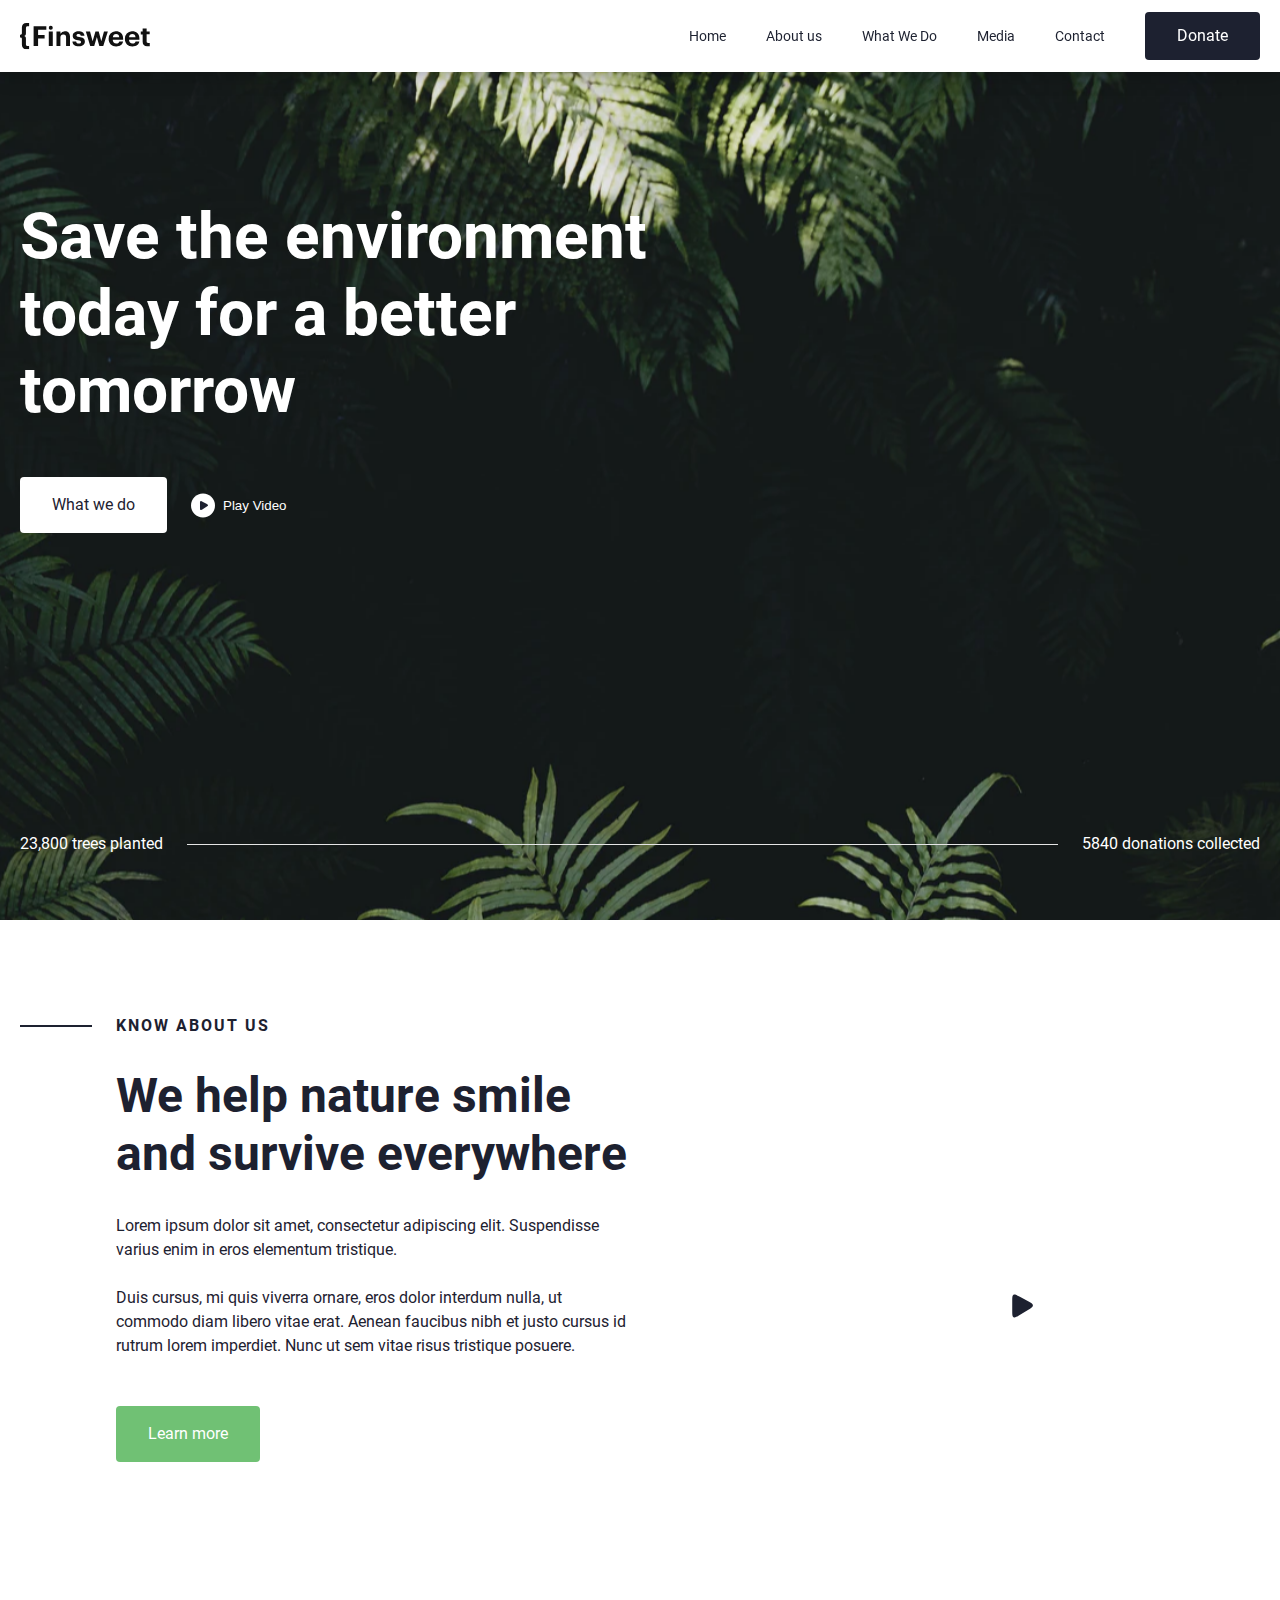
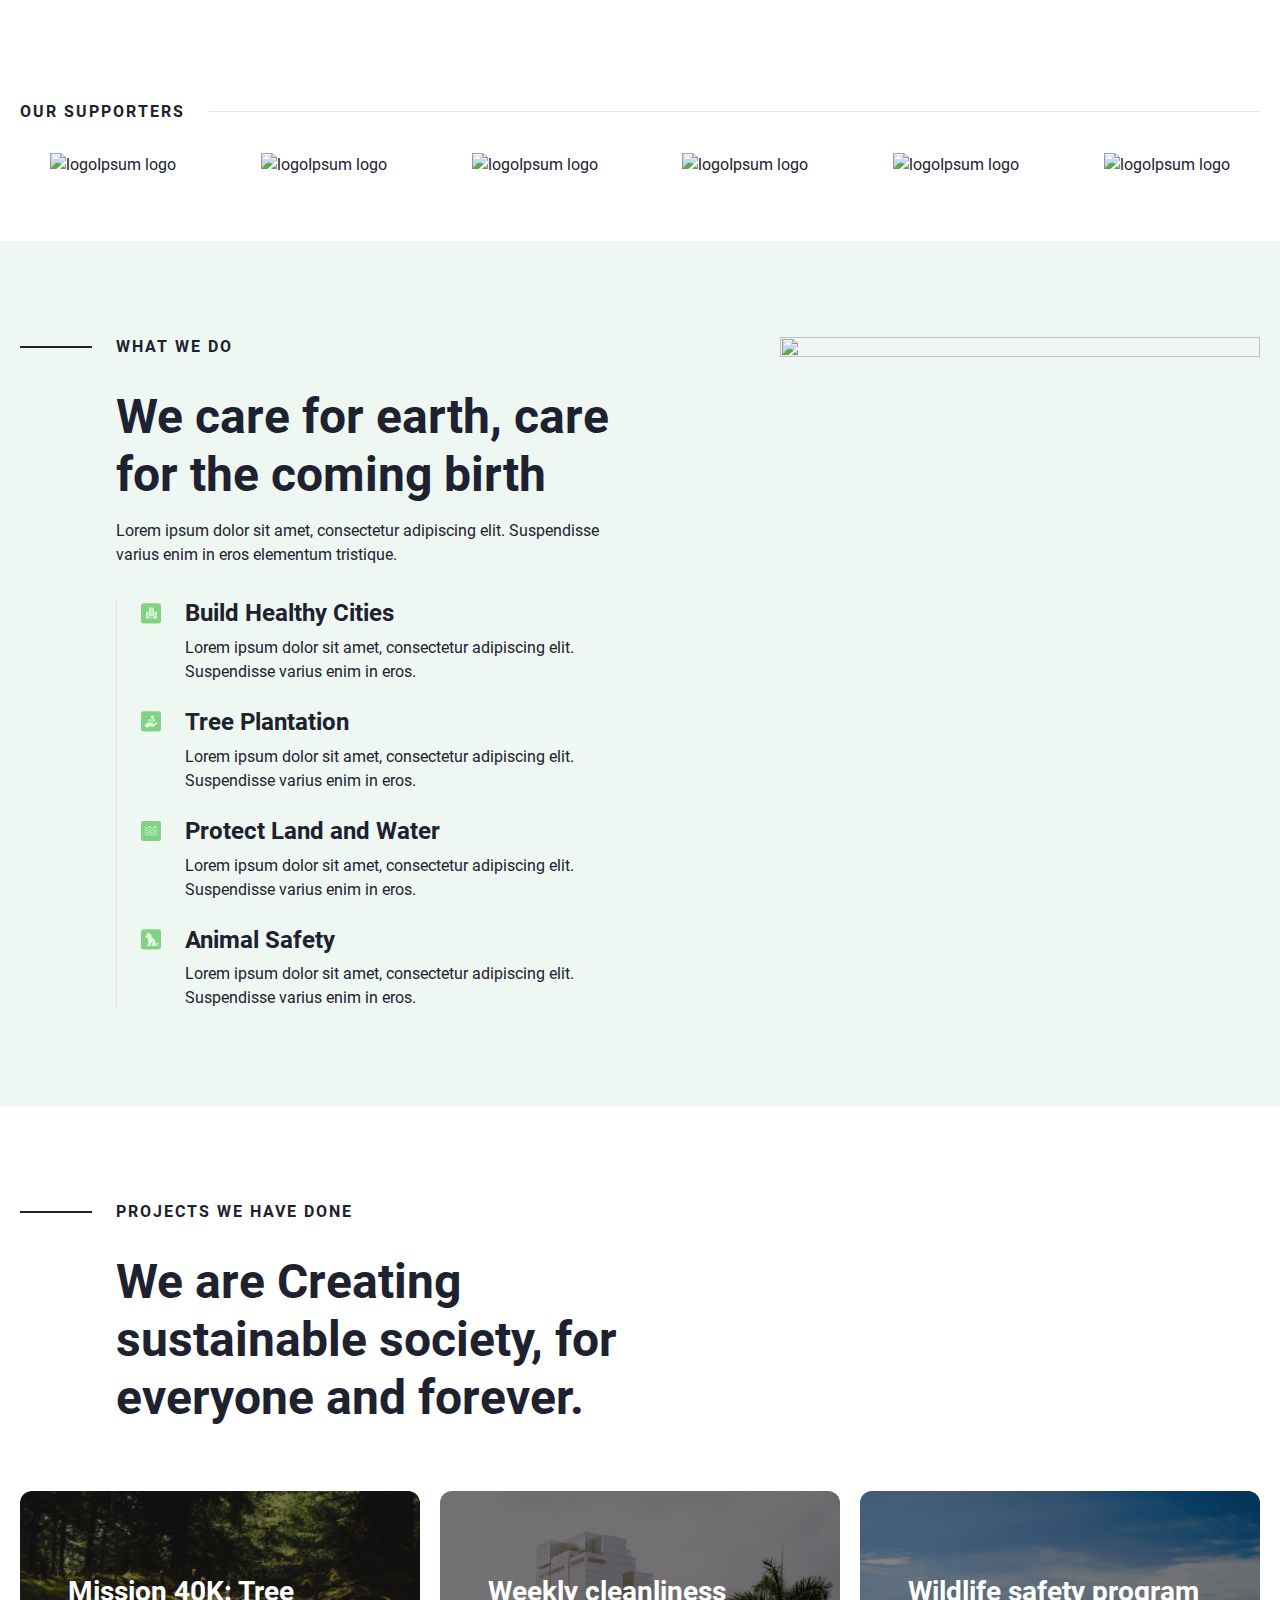
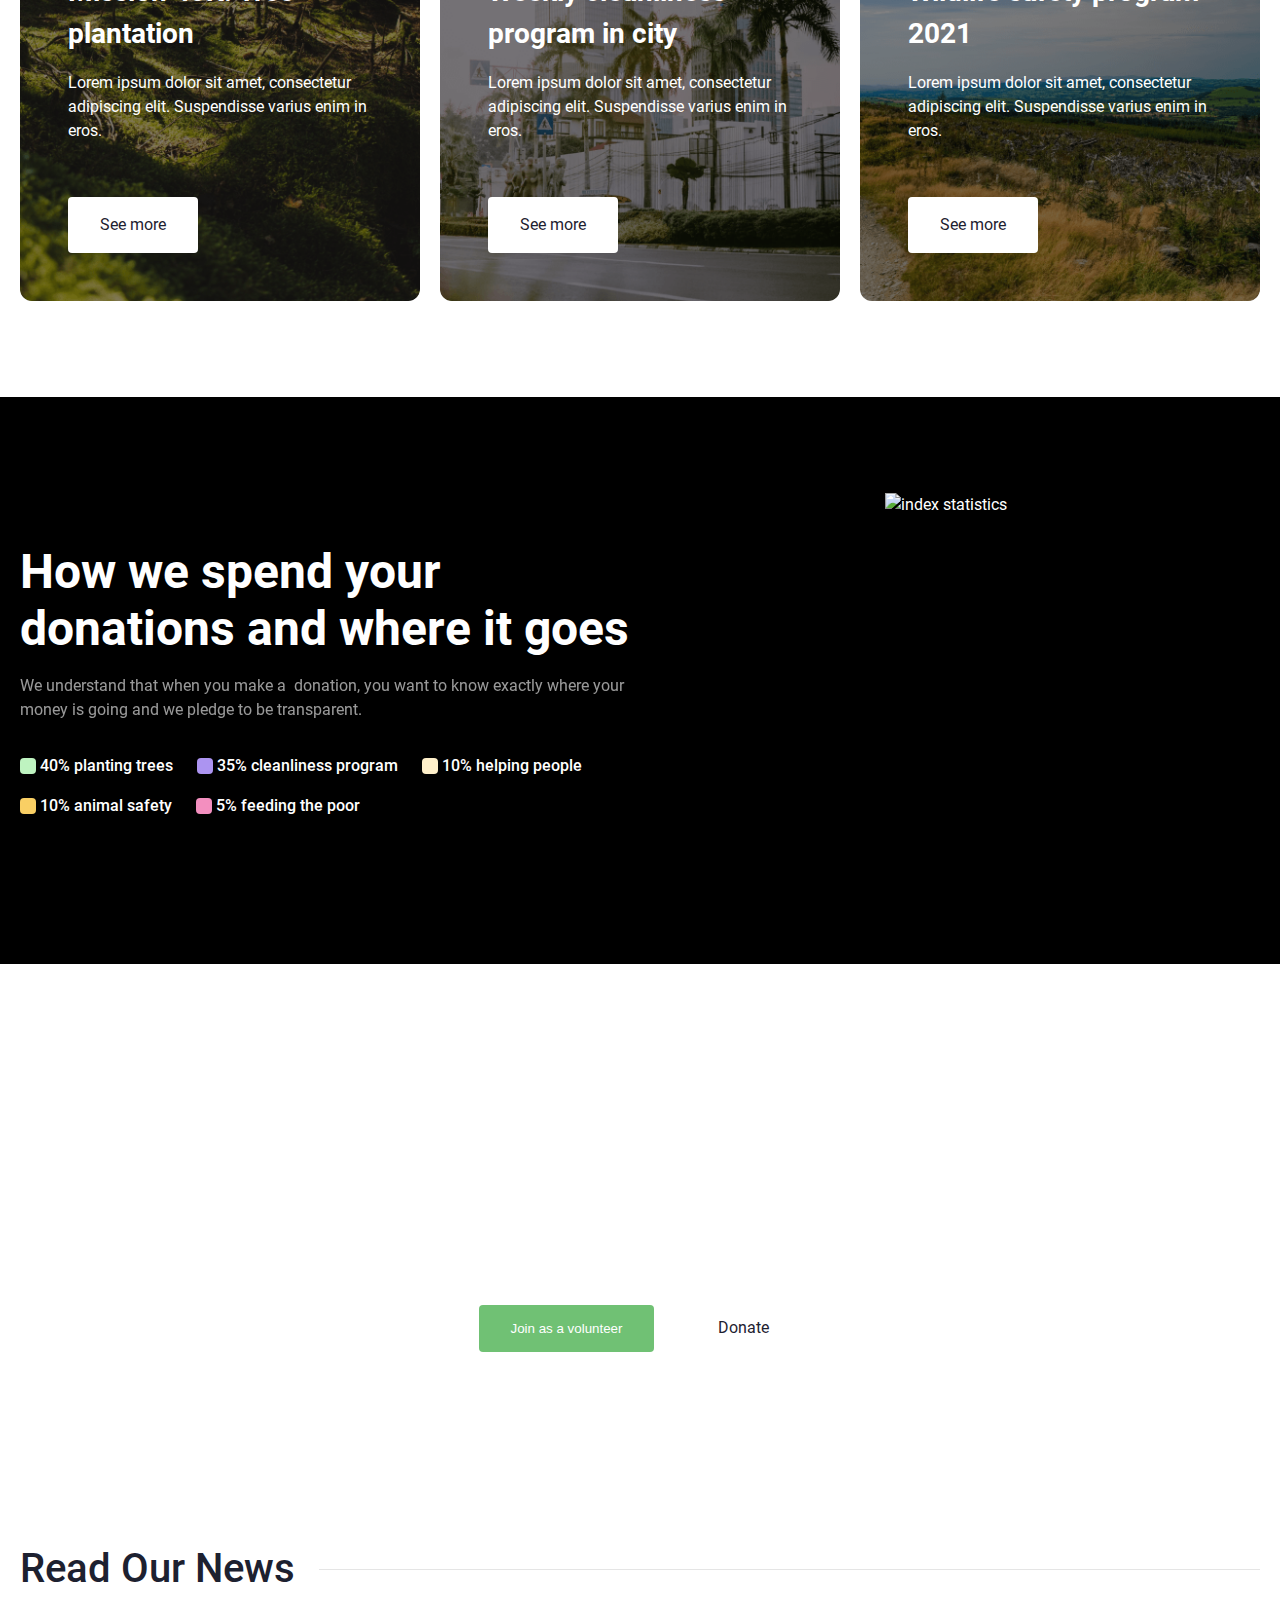
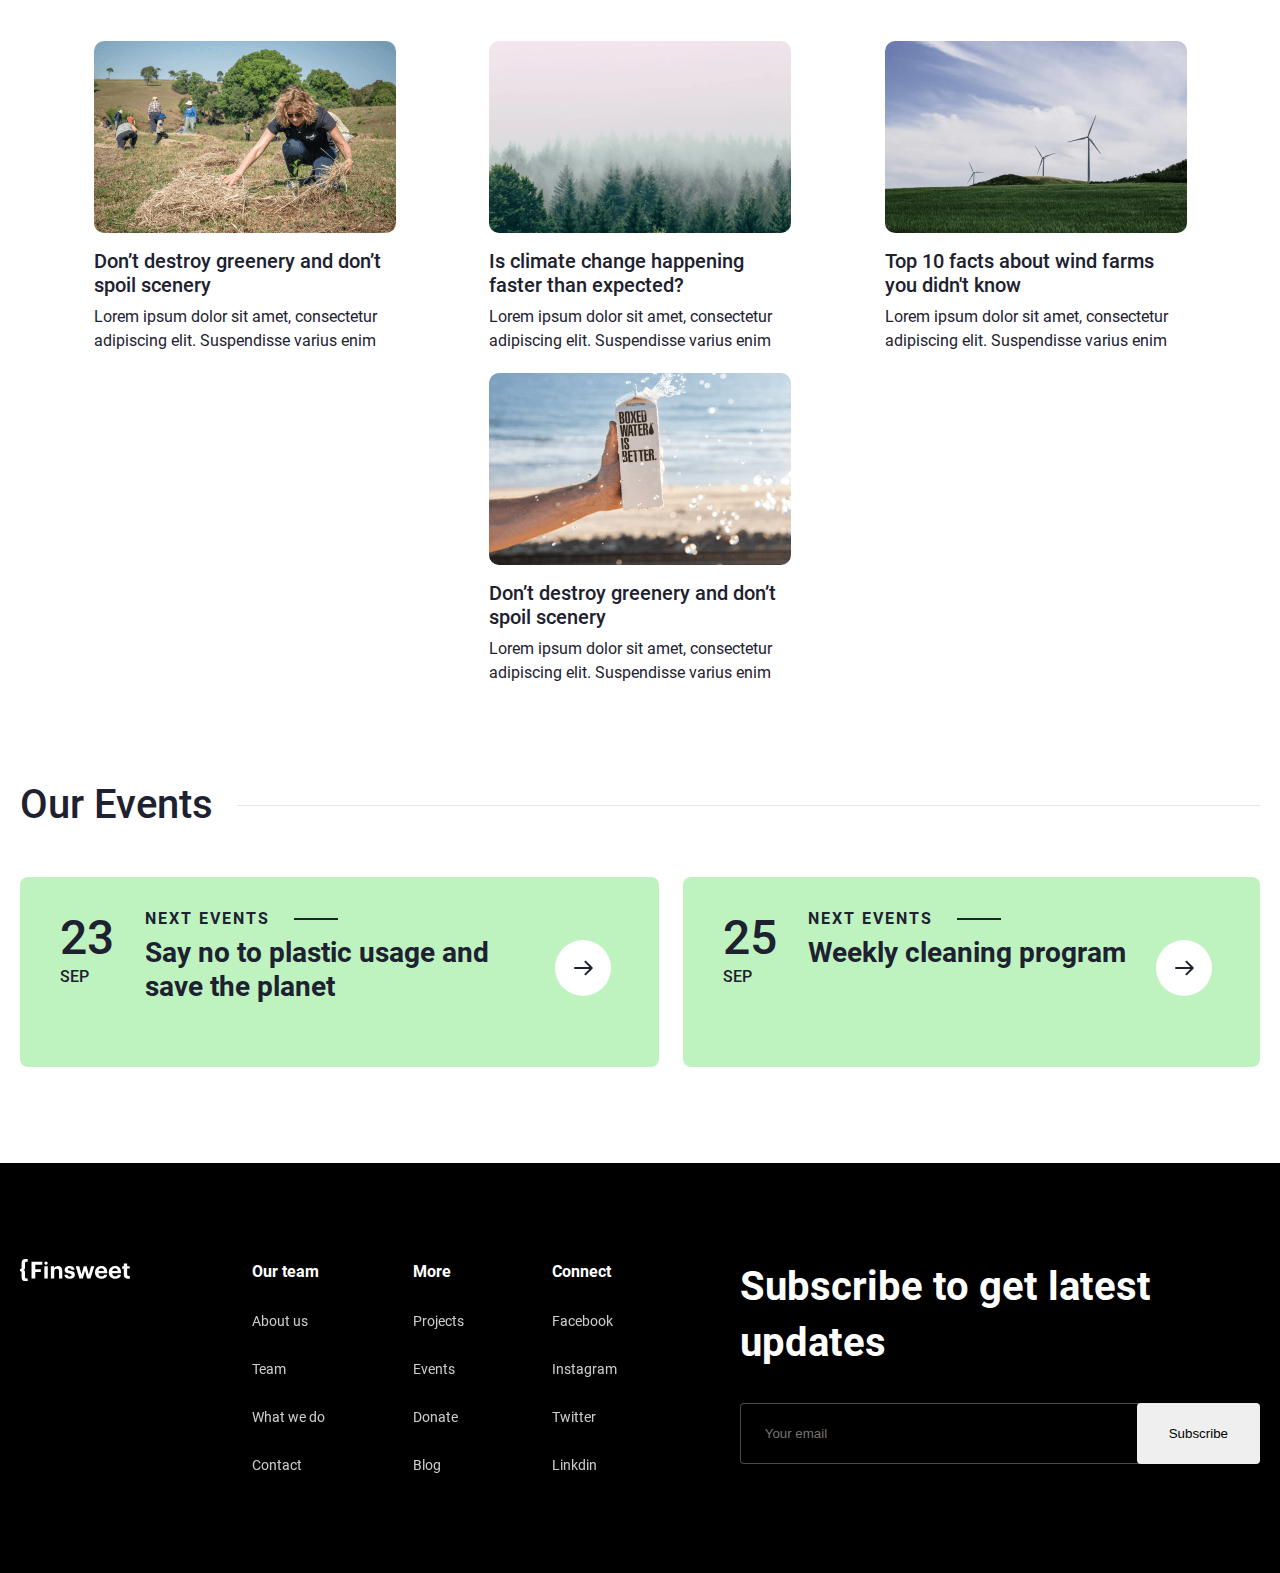
==== commit a9291836: "add modal to project" ====
--- a/index.html
+++ b/index.html
@@ -384,10 +384,15 @@
               You can contribute to make the environment greener!
             </h2>
             <div class="join__button-wrapper">
-              <button class="join__add-btn primary-button">
+              <button
+                class="join__add-btn primary-button"
+                data-modal-open="[data-modal]"
+              >
                 Join as a volunteer
               </button>
-              <button class="join__donate-btn secondary-button">Donate</button>
+              <a class="join__donate-btn secondary-button" href="donation.html"
+                >Donate</a
+              >
             </div>
           </div>
         </div>
@@ -635,6 +640,110 @@
     </footer>
     <!-- /FOOTER -->
 
+    <!-- MODAL -->
+    <div class="modal" data-modal>
+      <div class="modal__inner">
+        <div class="modal__top">
+          <button class="modal__close-btn" data-modal-close>
+            <svg
+              width="14"
+              height="14"
+              viewBox="0 0 14 14"
+              fill="none"
+              xmlns="http://www.w3.org/2000/svg"
+            >
+              <path
+                d="M1 13L13 1M1 1L13 13"
+                stroke="white"
+                stroke-width="1.5"
+              />
+            </svg>
+          </button>
+        </div>
+        <div class="modal__content">
+          <h2 class="modal__title">Join as a volunteer</h2>
+          <p class="modal__text">
+            Lorem ipsum dolor sit amet, consectetur adipiscing elit. Suspen
+            varius enim in eros eementum tristique.
+          </p>
+
+          <!-- FORM -->
+          <section class="form">
+            <form class="form__form">
+              <div class="form__fields">
+                <div class="form__field">
+                  <label class="form__field-label" for="first-name-contact"
+                    >First Name</label
+                  >
+                  <input
+                    class="form__field-input"
+                    type="text"
+                    name="first_name"
+                    id="first-name-contact"
+                  />
+                </div>
+                <div class="form__field">
+                  <label class="form__field-label" for="last-name-contact"
+                    >Last Name</label
+                  >
+                  <input
+                    class="form__field-input"
+                    type="text"
+                    name="last_name"
+                    id="last-name-contact"
+                  />
+                </div>
+              </div>
+              <div class="form__fields">
+                <div class="form__field">
+                  <label class="form__field-label" for="email-contact"
+                    >Email Id</label
+                  >
+                  <input
+                    class="form__field-input"
+                    type="text"
+                    name="email"
+                    id="email-contact"
+                  />
+                </div>
+                <div class="form__field">
+                  <label class="form__field-label" for="subject-contact"
+                    >Subject</label
+                  >
+                  <input
+                    class="form__field-input"
+                    type="text"
+                    name="subject"
+                    id="subject-contact"
+                  />
+                </div>
+              </div>
+              <div class="form__fields">
+                <div class="form__field">
+                  <label class="form__field-label" for="message-contact"
+                    >Message</label
+                  >
+                  <textarea
+                    class="form__field-message"
+                    placeholder="Type your Message"
+                    name="message"
+                    id="message-contact"
+                  ></textarea>
+                </div>
+              </div>
+              <div class="form__fields form__fields--submit">
+                <button class="form__submit-btn primary-button" type="submit">
+                  Send message
+                </button>
+              </div>
+            </form>
+          </section>
+          <!-- /FORM -->
+        </div>
+      </div>
+    </div>
+    <!-- /MODAL -->
+
     <!-- SCRIPTS -->
     <script src="js/main.js"></script>
   </body>
--- a/css/main.css
+++ b/css/main.css
@@ -68,7 +68,16 @@
   background-color: var(--primary-bg-color);
   display: flex;
   flex-direction: column;
-  margin-top: 72px;
+  margin-top: 71px;
+  transition: margin-top 0.5s ease;
+}
+@media only screen and (max-width: 768px) {
+  body {
+    margin-top: 50px;
+  }
+}
+body.blocked {
+  overflow: hidden;
 }
 
 /* SCROLL BAR */
@@ -149,6 +158,102 @@
   padding: 0 20px;
 }
 
+/* MODAL */
+.modal {
+  position: fixed;
+  inset: 0;
+  z-index: 30;
+  background-color: rgba(0, 0, 0, 0.5);
+  display: none;
+  align-items: center;
+  justify-content: center;
+  padding: 0 20px;
+}
+.modal .form {
+  padding: 0;
+  width: 100%;
+}
+.modal .form .form__fields--submit {
+  justify-content: flex-start;
+}
+.modal.show {
+  display: flex;
+}
+
+.modal__inner {
+  max-width: 640px;
+  width: 100%;
+  background-color: #fff;
+  padding: 24px 24px 48px;
+  border-radius: 8px;
+}
+@media only screen and (max-width: 768px) {
+  .modal__inner {
+    padding: 16px 16px 32px;
+  }
+}
+
+.modal__top {
+  display: flex;
+  justify-content: flex-end;
+}
+
+.modal__close-btn {
+  background-color: var(--text-color);
+  border: none;
+  text-align: center;
+  cursor: pointer;
+  padding: 10px;
+  border-radius: 4px;
+  display: flex;
+}
+.modal__close-btn svg {
+  width: 12px;
+  height: 12px;
+}
+
+.modal__content {
+  padding: 0 24px;
+}
+
+.modal__title {
+  line-height: 1.2;
+  transition: font-size 0.5s ease;
+  font-size: 40px;
+  font-weight: 500;
+  margin-bottom: 16px;
+  font-weight: 700;
+}
+@media only screen and (max-width: 992px) {
+  .modal__title {
+    font-size: 32px;
+  }
+}
+@media only screen and (max-width: 768px) {
+  .modal__title {
+    font-size: 24px;
+  }
+}
+@media only screen and (max-width: 576px) {
+  .modal__title {
+    font-size: 20px;
+  }
+}
+@media only screen and (max-width: 768px) {
+  .modal__title {
+    display: none;
+  }
+}
+
+.modal__text {
+  margin-bottom: 32px;
+}
+@media only screen and (max-width: 768px) {
+  .modal__text {
+    display: none;
+  }
+}
+
 /* HEADER */
 .site-header {
   padding: 12px 0;
@@ -160,6 +265,11 @@
 }
 .site-header--contact {
   background-color: #ebf0f9;
+}
+@media only screen and (min-width: 768px) {
+  .site-header {
+    box-shadow: 0 0 20px 1px rgba(0, 0, 0, 0.3);
+  }
 }
 
 .site-header__container {
@@ -247,6 +357,7 @@
     padding: 50px 40px 0;
     gap: 10px;
     left: -100%;
+    box-shadow: 0 0 30px 1px rgba(0, 0, 0, 0.4);
     transition: left 0.5s ease, width 0.5s ease, padding 0.5s ease;
   }
   .sitenav.show {
@@ -311,4 +422,3054 @@
   .site-header__donate-btn {
     order: -1;
   }
+}
+
+/* HERO */
+.hero {
+  background: #141919 url("../images/hero-bg.png") no-repeat center/cover;
+  height: calc(100vh - 51px);
+  padding: 128px 0 64px;
+  --text-color: #fff;
+  color: var(--text-color);
+}
+
+.hero__inner {
+  display: flex;
+  flex-direction: column;
+  height: 100%;
+}
+
+.hero__title {
+  line-height: 1.2;
+  transition: font-size 0.5s ease;
+  font-size: 64px;
+  color: var(--text-color);
+  max-width: 640px;
+  margin-bottom: 48px;
+}
+@media only screen and (max-width: 992px) {
+  .hero__title {
+    font-size: 56px;
+  }
+}
+@media only screen and (max-width: 768px) {
+  .hero__title {
+    font-size: 48px;
+  }
+}
+@media only screen and (max-width: 576px) {
+  .hero__title {
+    font-size: 28px;
+  }
+}
+
+.hero__buttons {
+  display: flex;
+  align-items: center;
+  gap: 24px;
+  margin-bottom: auto;
+}
+
+.hero__play-btn {
+  border: none;
+  background-color: transparent;
+  color: var(--text-color);
+}
+.hero__play-btn-inner {
+  display: flex;
+  align-items: center;
+  gap: 8px;
+}
+
+.hero__bottom {
+  display: flex;
+  align-items: center;
+  justify-content: space-between;
+  gap: 24px;
+}
+
+.hero__bottom-line {
+  display: inline-block;
+  background-color: #e5e5e5;
+  height: 1px;
+  flex-grow: 1;
+}
+
+.about {
+  padding: 96px 0;
+  transition: padding 0.5s ease;
+}
+@media only screen and (max-width: 992px) {
+  .about {
+    padding: 64px 0;
+  }
+}
+@media only screen and (max-width: 768px) {
+  .about {
+    padding: 48px 0;
+  }
+}
+
+.about__inner {
+  display: flex;
+  align-items: flex-start;
+  justify-content: space-between;
+  gap: 30px;
+}
+@media only screen and (max-width: 768px) {
+  .about__inner {
+    flex-direction: column-reverse;
+    align-items: center;
+    justify-content: center;
+  }
+}
+
+.about__content {
+  padding-left: 96px;
+  max-width: 610px;
+  width: 100%;
+  transition: padding-left 0.5s ease;
+}
+@media only screen and (max-width: 992px) {
+  .about__content {
+    padding-left: 0;
+  }
+}
+@media only screen and (max-width: 768px) {
+  .about__content {
+    max-width: none;
+  }
+}
+@media only screen and (max-width: 576px) {
+  .about__content {
+    text-align: center;
+  }
+}
+
+.about__title {
+  font-size: 16px;
+  font-weight: 700;
+  line-height: normal;
+  letter-spacing: 2px;
+  text-transform: uppercase;
+  margin-bottom: 32px;
+  position: relative;
+}
+@media only screen and (max-width: 768px) {
+  .about__title {
+    font-size: 15px;
+  }
+}
+.about__title::before {
+  content: "";
+  display: inline-block;
+  background-color: var(--text-color);
+  width: 72px;
+  height: 2px;
+  position: absolute;
+  top: calc(50% - 1px);
+  left: -96px;
+}
+@media only screen and (max-width: 992px) {
+  .about__title::before {
+    display: none;
+  }
+}
+
+.about__heading {
+  line-height: 1.2;
+  transition: font-size 0.5s ease;
+  font-size: 48px;
+  font-weight: 700;
+  margin-bottom: 32px;
+}
+@media only screen and (max-width: 992px) {
+  .about__heading {
+    font-size: 40px;
+  }
+}
+@media only screen and (max-width: 768px) {
+  .about__heading {
+    font-size: 32px;
+  }
+}
+@media only screen and (max-width: 576px) {
+  .about__heading {
+    font-size: 24px;
+  }
+}
+
+.about__desc {
+  margin-bottom: 48px;
+  color: var(--secondary-text-color);
+}
+
+.about__video {
+  max-width: 480px;
+  width: 100%;
+  height: 580px;
+  background: url("../images/index-about-bg.png") no-repeat center/cover;
+  display: flex;
+  align-items: center;
+  justify-content: center;
+  border-radius: 10px;
+  overflow: hidden;
+}
+
+.about__video-play-btn {
+  background-color: transparent;
+  border: none;
+  cursor: pointer;
+  border-radius: 50%;
+}
+.about__video-play-btn img {
+  width: 64px;
+  height: 64px;
+  -o-object-fit: contain;
+     object-fit: contain;
+}
+
+.supporters {
+  padding: 10px 0 64px;
+}
+.supporters--about {
+  background-color: #eff7f2;
+}
+
+.supporters__title {
+  font-size: 16px;
+  font-weight: 700;
+  line-height: normal;
+  letter-spacing: 2px;
+  text-transform: uppercase;
+  white-space: nowrap;
+  margin-bottom: 32px;
+  display: flex;
+  align-items: center;
+  gap: 24px;
+}
+@media only screen and (max-width: 768px) {
+  .supporters__title {
+    font-size: 15px;
+  }
+}
+.supporters__title::after {
+  content: "";
+  display: block;
+  width: 100%;
+  height: 1px;
+  background-color: #e5e5e5;
+}
+
+.supporters__logo-wrapper {
+  display: flex;
+  align-items: center;
+  justify-content: space-around;
+  gap: 34px 24px;
+  flex-wrap: wrap;
+}
+
+.what-we-do {
+  padding: 96px 0;
+  background-color: var(--primary-light);
+  transition: padding 0.5s ease;
+}
+@media only screen and (max-width: 992px) {
+  .what-we-do {
+    padding: 64px 0;
+  }
+}
+@media only screen and (max-width: 768px) {
+  .what-we-do {
+    padding: 48px 0;
+  }
+}
+
+.what-we-do__inner {
+  display: flex;
+  align-items: flex-start;
+  justify-content: space-between;
+  gap: 30px;
+}
+@media only screen and (max-width: 992px) {
+  .what-we-do__inner {
+    flex-direction: column-reverse;
+    align-items: center;
+    justify-content: center;
+  }
+}
+
+.what-we-do__content {
+  max-width: 608px;
+  padding-left: 96px;
+}
+@media only screen and (max-width: 992px) {
+  .what-we-do__content {
+    padding-left: 0;
+    max-width: none;
+  }
+}
+
+.what-we-do__title {
+  font-size: 16px;
+  font-weight: 700;
+  line-height: normal;
+  letter-spacing: 2px;
+  text-transform: uppercase;
+  margin-bottom: 32px;
+  position: relative;
+}
+@media only screen and (max-width: 768px) {
+  .what-we-do__title {
+    font-size: 15px;
+  }
+}
+.what-we-do__title::before {
+  content: "";
+  display: inline-block;
+  background-color: var(--text-color);
+  width: 72px;
+  height: 2px;
+  position: absolute;
+  top: calc(50% - 1px);
+  left: -96px;
+}
+@media only screen and (max-width: 992px) {
+  .what-we-do__title::before {
+    display: none;
+  }
+}
+
+.what-we-do__subtitle {
+  line-height: 1.2;
+  transition: font-size 0.5s ease;
+  font-size: 48px;
+  font-weight: 700;
+  margin-bottom: 16px;
+}
+@media only screen and (max-width: 992px) {
+  .what-we-do__subtitle {
+    font-size: 40px;
+  }
+}
+@media only screen and (max-width: 768px) {
+  .what-we-do__subtitle {
+    font-size: 32px;
+  }
+}
+@media only screen and (max-width: 576px) {
+  .what-we-do__subtitle {
+    font-size: 24px;
+  }
+}
+
+.what-we-do__desc {
+  margin-bottom: 32px;
+}
+
+.what-we-do__heading {
+  font-size: 24px;
+  line-height: 1.2;
+  margin-bottom: 8px;
+}
+
+.what-we-do__list {
+  border-left: 1px solid #e5e5e5;
+  padding-left: 24px;
+}
+
+.what-we-do__item {
+  display: flex;
+  align-items: flex-start;
+  gap: 24px;
+}
+.what-we-do__item:not(:last-child) {
+  margin-bottom: 24px;
+}
+.what-we-do__item:first-child::before {
+  content: "";
+  display: inline-block;
+  width: 28px;
+  height: 28px;
+  background: url("../images/icon-home.svg") no-repeat center/contain;
+}
+.what-we-do__item:nth-child(2)::before {
+  content: "";
+  display: inline-block;
+  width: 28px;
+  height: 28px;
+  background: url("../images/icon-grass.svg") no-repeat center/contain;
+}
+.what-we-do__item:nth-child(3)::before {
+  content: "";
+  display: inline-block;
+  width: 28px;
+  height: 28px;
+  background: url("../images/icon-wave.svg") no-repeat center/contain;
+}
+.what-we-do__item:last-child::before {
+  content: "";
+  display: inline-block;
+  width: 28px;
+  height: 28px;
+  background: url("../images/icon-dog.svg") no-repeat center/contain;
+}
+
+.projects {
+  padding: 96px 0;
+  transition: padding 0.5s ease;
+}
+@media only screen and (max-width: 992px) {
+  .projects {
+    padding: 64px 0;
+  }
+}
+@media only screen and (max-width: 768px) {
+  .projects {
+    padding: 48px 0;
+  }
+}
+.projects--wwd {
+  padding-bottom: 0;
+}
+.projects--wwd .projects__title {
+  text-align: center;
+}
+.projects--wwd .projects__title::before {
+  display: none;
+}
+.projects--wwd .projects__subtitle {
+  max-width: 700px;
+  text-align: center;
+  margin: 0 auto 64px;
+}
+
+.projects__titles {
+  padding-left: 96px;
+  max-width: 640px;
+  margin-bottom: 65px;
+}
+@media only screen and (max-width: 992px) {
+  .projects__titles {
+    padding-left: 0;
+  }
+}
+@media only screen and (max-width: 768px) {
+  .projects__titles {
+    max-width: none;
+  }
+}
+@media only screen and (max-width: 576px) {
+  .projects__titles {
+    text-align: center;
+  }
+}
+
+.projects__title {
+  font-size: 16px;
+  font-weight: 700;
+  line-height: normal;
+  letter-spacing: 2px;
+  text-transform: uppercase;
+  margin-bottom: 32px;
+  position: relative;
+}
+@media only screen and (max-width: 768px) {
+  .projects__title {
+    font-size: 15px;
+  }
+}
+.projects__title::before {
+  content: "";
+  display: inline-block;
+  background-color: var(--text-color);
+  width: 72px;
+  height: 2px;
+  position: absolute;
+  top: calc(50% - 1px);
+  left: -96px;
+}
+@media only screen and (max-width: 992px) {
+  .projects__title::before {
+    display: none;
+  }
+}
+
+.projects__subtitle {
+  line-height: 1.2;
+  transition: font-size 0.5s ease;
+  font-size: 48px;
+  font-weight: 700;
+}
+@media only screen and (max-width: 992px) {
+  .projects__subtitle {
+    font-size: 40px;
+  }
+}
+@media only screen and (max-width: 768px) {
+  .projects__subtitle {
+    font-size: 32px;
+  }
+}
+@media only screen and (max-width: 576px) {
+  .projects__subtitle {
+    font-size: 24px;
+  }
+}
+
+.projects__cards {
+  display: flex;
+  align-items: center;
+  justify-content: space-between;
+  gap: 20px;
+}
+@media only screen and (max-width: 992px) {
+  .projects__cards {
+    flex-wrap: wrap;
+    justify-content: space-around;
+  }
+}
+
+.card-projects {
+  max-width: 411px;
+  width: 100%;
+  border-radius: 12px;
+  overflow: hidden;
+  position: relative;
+}
+.card-projects::before {
+  content: "";
+  display: inline-block;
+  background-color: #0b0706;
+  opacity: 0.5;
+  position: absolute;
+  z-index: 1;
+  inset: 0;
+}
+@media only screen and (max-width: 992px) {
+  .card-projects {
+    max-width: 100%;
+    height: 350px;
+  }
+}
+
+.card-projects__img {
+  width: 100%;
+  height: auto;
+}
+@media only screen and (max-width: 992px) {
+  .card-projects__img {
+    height: 100%;
+    -o-object-fit: cover;
+       object-fit: cover;
+  }
+}
+
+.card-projects__content {
+  padding: 80px 48px 48px;
+  --text-color: #fff;
+  position: absolute;
+  z-index: 2;
+  inset: 0;
+  display: inline-flex;
+  flex-direction: column;
+}
+@media only screen and (max-width: 1240px) {
+  .card-projects__content {
+    padding: 40px;
+  }
+}
+@media only screen and (max-width: 992px) {
+  .card-projects__content {
+    padding: 30px;
+  }
+}
+@media only screen and (max-width: 576px) {
+  .card-projects__content {
+    padding: 20px;
+  }
+}
+
+.card-projects__heading {
+  color: var(--text-color);
+  font-size: 28px;
+  margin-bottom: 16px;
+  overflow: hidden;
+  text-overflow: ellipsis;
+  display: -webkit-box;
+  -webkit-line-clamp: 2;
+  line-clamp: 2;
+  -webkit-box-orient: vertical;
+}
+
+.card-projects__desc {
+  color: var(--text-color);
+  margin-bottom: auto;
+  overflow: hidden;
+  text-overflow: ellipsis;
+  display: -webkit-box;
+  -webkit-line-clamp: 3;
+  line-clamp: 3;
+  -webkit-box-orient: vertical;
+}
+
+.card-projects__show-link {
+  margin-right: auto;
+}
+
+.index-statistics {
+  padding: 96px 0;
+  background-color: #000;
+  --text-color: #fff;
+  color: var(--text-color);
+  transition: padding 0.5s ease;
+}
+@media only screen and (max-width: 992px) {
+  .index-statistics {
+    padding: 64px 0;
+  }
+}
+@media only screen and (max-width: 768px) {
+  .index-statistics {
+    padding: 48px 0;
+  }
+}
+
+.index-statistics__inner {
+  display: flex;
+  align-items: center;
+  justify-content: space-between;
+  gap: 40px;
+}
+@media only screen and (max-width: 768px) {
+  .index-statistics__inner {
+    flex-direction: column-reverse;
+    justify-content: center;
+  }
+}
+@media only screen and (max-width: 576px) {
+  .index-statistics__inner {
+    text-align: center;
+  }
+}
+
+.index-statistics__content {
+  max-width: 610px;
+}
+
+.index-statistics__title {
+  line-height: 1.2;
+  transition: font-size 0.5s ease;
+  font-size: 48px;
+  font-weight: 700;
+  margin-bottom: 16px;
+}
+@media only screen and (max-width: 992px) {
+  .index-statistics__title {
+    font-size: 40px;
+  }
+}
+@media only screen and (max-width: 768px) {
+  .index-statistics__title {
+    font-size: 32px;
+  }
+}
+@media only screen and (max-width: 576px) {
+  .index-statistics__title {
+    font-size: 24px;
+  }
+}
+
+.index-statistics__text {
+  opacity: 0.6;
+  margin-bottom: 32px;
+}
+
+.index-statistics__list {
+  margin: 0;
+  padding: 0;
+  display: flex;
+  align-items: center;
+  flex-wrap: wrap;
+  gap: 16px 24px;
+  list-style-type: none;
+}
+@media only screen and (max-width: 576px) {
+  .index-statistics__list {
+    justify-content: center;
+  }
+}
+
+.index-statistics__item {
+  display: flex;
+  align-items: center;
+  gap: 4px;
+  font-weight: 500;
+}
+.index-statistics__item::before {
+  content: "";
+  display: inline-block;
+  width: 16px;
+  height: 16px;
+  background-color: #fff;
+  border-radius: 4px;
+}
+.index-statistics__item--trees::before {
+  background-color: #bef3c0;
+}
+.index-statistics__item--cleanliness::before {
+  background-color: #ac94f1;
+}
+.index-statistics__item--helping::before {
+  background-color: #fff0ca;
+}
+.index-statistics__item--animal-safety::before {
+  background-color: #f9cf64;
+}
+.index-statistics__item--feeding::before {
+  background-color: #f38fbf;
+}
+
+@media only screen and (max-width: 576px) {
+  .index-statistics__statistic-img {
+    max-width: 70%;
+    width: 100%;
+    height: auto;
+  }
+}
+
+/* JOIN */
+.join {
+  padding: 96px 0;
+  transition: padding 0.5s ease;
+}
+@media only screen and (max-width: 992px) {
+  .join {
+    padding: 64px 0;
+  }
+}
+@media only screen and (max-width: 768px) {
+  .join {
+    padding: 48px 0;
+  }
+}
+
+.join__inner {
+  background: url("../images/join-bg.png") no-repeat center/cover;
+  border-radius: 12px;
+  padding: 93px 0;
+  text-align: center;
+  display: flex;
+  align-items: center;
+  justify-content: center;
+  flex-direction: column;
+}
+@media only screen and (max-width: 576px) {
+  .join__inner {
+    padding: 67px 30px;
+  }
+}
+
+.join__heading {
+  max-width: 630px;
+  line-height: 1.2;
+  transition: font-size 0.5s ease;
+  font-size: 48px;
+  font-weight: 700;
+  width: 100%;
+  line-height: 1.2;
+  margin: 0;
+  margin-bottom: 32px;
+  color: #fff;
+}
+@media only screen and (max-width: 992px) {
+  .join__heading {
+    font-size: 40px;
+  }
+}
+@media only screen and (max-width: 768px) {
+  .join__heading {
+    font-size: 32px;
+  }
+}
+@media only screen and (max-width: 576px) {
+  .join__heading {
+    font-size: 24px;
+  }
+}
+
+.join__button-wrapper {
+  display: flex;
+  align-items: center;
+  justify-content: center;
+  gap: 32px;
+}
+@media only screen and (max-width: 576px) {
+  .join__button-wrapper {
+    flex-wrap: wrap;
+  }
+}
+
+.news {
+  margin-bottom: 96px;
+  transition: padding-bottom 0.5s ease;
+}
+@media only screen and (max-width: 992px) {
+  .news {
+    padding-bottom: 64px;
+  }
+}
+@media only screen and (max-width: 768px) {
+  .news {
+    padding-bottom: 48px;
+  }
+}
+
+.news__title {
+  line-height: 1.2;
+  transition: font-size 0.5s ease;
+  font-size: 40px;
+  font-weight: 500;
+  margin-bottom: 48px;
+  display: flex;
+  align-items: center;
+  gap: 24px;
+}
+@media only screen and (max-width: 992px) {
+  .news__title {
+    font-size: 32px;
+  }
+}
+@media only screen and (max-width: 768px) {
+  .news__title {
+    font-size: 24px;
+  }
+}
+@media only screen and (max-width: 576px) {
+  .news__title {
+    font-size: 20px;
+  }
+}
+.news__title::after {
+  content: "";
+  display: block;
+  height: 1px;
+  flex-grow: 1;
+  background-color: #e5e5e5;
+}
+
+.news__cards {
+  display: flex;
+  justify-content: space-evenly;
+  gap: 20px;
+  flex-wrap: wrap;
+}
+@media only screen and (max-width: 768px) {
+  .news__cards {
+    gap: 30px;
+    text-align: justify;
+  }
+}
+
+.card-news {
+  max-width: 302px;
+  position: relative;
+}
+@media only screen and (max-width: 768px) {
+  .card-news {
+    max-width: 250px;
+    width: 100%;
+  }
+}
+@media only screen and (max-width: 576px) {
+  .card-news {
+    max-width: 100%;
+  }
+}
+
+.card-news__link {
+  position: absolute;
+  inset: 0;
+  display: inline-block;
+}
+
+.card-news__img {
+  margin-bottom: 16px;
+  border-radius: 10px;
+}
+@media only screen and (max-width: 576px) {
+  .card-news__img {
+    width: 100%;
+    height: auto;
+  }
+}
+
+.card-news__heading {
+  font-size: 20px;
+  font-weight: 500;
+  line-height: 1.2;
+  margin-bottom: 8px;
+}
+
+.events {
+  margin-bottom: 96px;
+  transition: padding-bottom 0.5s ease;
+}
+@media only screen and (max-width: 992px) {
+  .events {
+    padding-bottom: 64px;
+  }
+}
+@media only screen and (max-width: 768px) {
+  .events {
+    padding-bottom: 48px;
+  }
+}
+.events--erm .events__inner {
+  flex-direction: column;
+}
+.events--erm .events__inner .events__inner-part {
+  max-width: 768px;
+  width: 100%;
+  justify-content: space-between;
+}
+
+.events__inner {
+  flex-wrap: wrap;
+  gap: 24px;
+  justify-content: space-around;
+}
+
+.events__inner-part {
+  flex-grow: 1;
+  justify-content: space-between;
+  flex-wrap: wrap;
+}
+@media only screen and (max-width: 576px) {
+  .events__inner-part {
+    text-align: center;
+    justify-content: center;
+    flex-direction: column;
+  }
+}
+
+.events__title {
+  line-height: 1.2;
+  transition: font-size 0.5s ease;
+  font-size: 40px;
+  font-weight: 500;
+  margin-bottom: 48px;
+  display: flex;
+  align-items: center;
+  gap: 24px;
+}
+@media only screen and (max-width: 992px) {
+  .events__title {
+    font-size: 32px;
+  }
+}
+@media only screen and (max-width: 768px) {
+  .events__title {
+    font-size: 24px;
+  }
+}
+@media only screen and (max-width: 576px) {
+  .events__title {
+    font-size: 20px;
+  }
+}
+.events__title::after {
+  content: "";
+  display: block;
+  height: 1px;
+  flex-grow: 1;
+  background-color: #e5e5e5;
+}
+
+.events__inner {
+  display: flex;
+  align-items: center;
+  justify-content: space-between;
+}
+
+.events__inner-part {
+  border-radius: 8px;
+  background-color: #bef3c0;
+  padding: 32px 48px 40px 40px;
+  display: flex;
+  gap: 24px;
+  min-height: 190px;
+}
+
+.events__date-title {
+  font-size: 48px;
+  font-weight: 500;
+  line-height: 1.2;
+  display: flex;
+  flex-direction: column;
+}
+
+.events__date-title-inner {
+  font-weight: 500;
+  font-size: 16px;
+}
+
+.events__next-wrapper {
+  max-width: 380px;
+}
+
+.events__next-title {
+  font-size: 16px;
+  font-weight: 700;
+  line-height: normal;
+  letter-spacing: 2px;
+  text-transform: uppercase;
+  display: flex;
+  margin-bottom: 8px;
+  align-items: center;
+  gap: 24px;
+}
+@media only screen and (max-width: 768px) {
+  .events__next-title {
+    font-size: 15px;
+  }
+}
+.events__next-title::after {
+  content: "";
+  display: inline-block;
+  width: 44px;
+  height: 2px;
+  background-color: var(--text-color);
+}
+@media only screen and (max-width: 576px) {
+  .events__next-title::after {
+    display: none;
+  }
+}
+@media only screen and (max-width: 576px) {
+  .events__next-title::after {
+    display: none;
+  }
+}
+@media only screen and (max-width: 576px) {
+  .events__next-title {
+    display: block;
+    width: 100%;
+    text-align: center;
+  }
+}
+
+.events__next-subtitle {
+  font-size: 28px;
+  font-weight: 700;
+  line-height: 1.2;
+}
+
+.events__arrow-btn {
+  border: none;
+  background-color: var(--primary-bg-color);
+  display: inline-block;
+  cursor: pointer;
+  width: 56px;
+  height: 56px;
+  display: flex;
+  align-items: center;
+  justify-content: center;
+  border-radius: 50%;
+  align-self: center;
+}
+
+.hero-about {
+  padding: 96px 0;
+  transition: padding 0.5s ease;
+}
+@media only screen and (max-width: 992px) {
+  .hero-about {
+    padding: 64px 0;
+  }
+}
+@media only screen and (max-width: 768px) {
+  .hero-about {
+    padding: 48px 0;
+  }
+}
+
+.hero-about__inner {
+  padding-left: 96px;
+}
+@media only screen and (max-width: 992px) {
+  .hero-about__inner {
+    padding-left: 0;
+  }
+}
+
+.hero-about__title {
+  font-size: 16px;
+  font-weight: 700;
+  line-height: normal;
+  letter-spacing: 2px;
+  text-transform: uppercase;
+  margin-bottom: 32px;
+  position: relative;
+}
+@media only screen and (max-width: 768px) {
+  .hero-about__title {
+    font-size: 15px;
+  }
+}
+.hero-about__title::before {
+  content: "";
+  display: inline-block;
+  background-color: var(--text-color);
+  width: 72px;
+  height: 2px;
+  position: absolute;
+  top: calc(50% - 1px);
+  left: -96px;
+}
+@media only screen and (max-width: 992px) {
+  .hero-about__title::before {
+    display: none;
+  }
+}
+@media only screen and (max-width: 992px) {
+  .hero-about__title {
+    text-align: center;
+  }
+}
+
+.hero-about__content {
+  display: flex;
+  gap: 64px;
+}
+@media only screen and (max-width: 992px) {
+  .hero-about__content {
+    flex-direction: column;
+    text-align: center;
+  }
+}
+.hero-about__content-right {
+  max-width: 496px;
+}
+@media only screen and (max-width: 992px) {
+  .hero-about__content-right {
+    max-width: none;
+  }
+}
+
+.hero-about__subtitle {
+  line-height: 1.2;
+  transition: font-size 0.5s ease;
+  font-size: 56px;
+  max-width: 624px;
+  width: 100%;
+}
+@media only screen and (max-width: 992px) {
+  .hero-about__subtitle {
+    font-size: 48px;
+  }
+}
+@media only screen and (max-width: 768px) {
+  .hero-about__subtitle {
+    font-size: 32px;
+  }
+}
+@media only screen and (max-width: 576px) {
+  .hero-about__subtitle {
+    font-size: 24px;
+  }
+}
+@media only screen and (max-width: 992px) {
+  .hero-about__subtitle {
+    max-width: none;
+    text-align: center;
+  }
+}
+
+.hero-about__heading {
+  font-size: 20px;
+  font-weight: 700;
+  line-height: 1.2;
+  margin-bottom: 16px;
+}
+
+.video-about {
+  padding: 20px;
+  position: relative;
+}
+.video-about::after {
+  content: "";
+  position: absolute;
+  inset: 50% 0 0;
+  z-index: -1;
+  background-color: #eff7f2;
+}
+
+.video-about__inner {
+  background: url("../images/video-about-bg.png") no-repeat center/cover;
+  border-radius: 12px;
+  height: 448px;
+  display: flex;
+  align-items: center;
+  justify-content: center;
+}
+
+.video-about__play-btn {
+  border: none;
+  background-color: transparent;
+  border-radius: 50%;
+}
+.video-about__play-btn img {
+  width: 64px;
+  height: 64px;
+}
+
+.mission-about {
+  padding: 96px 0;
+  background-color: #eff7f2;
+  transition: padding 0.5s ease;
+}
+@media only screen and (max-width: 992px) {
+  .mission-about {
+    padding: 64px 0;
+  }
+}
+@media only screen and (max-width: 768px) {
+  .mission-about {
+    padding: 48px 0;
+  }
+}
+
+.mission-about__inner {
+  display: flex;
+  align-items: flex-start;
+  justify-content: space-between;
+  padding: 0 96px;
+  gap: 50px;
+  transition: padding 0.5s ease;
+}
+@media only screen and (max-width: 992px) {
+  .mission-about__inner {
+    flex-direction: column;
+    padding: 0 48px;
+  }
+}
+@media only screen and (max-width: 768px) {
+  .mission-about__inner {
+    padding: 0 24px;
+  }
+}
+@media only screen and (max-width: 576px) {
+  .mission-about__inner {
+    padding: auto;
+  }
+}
+
+.mission-about__part {
+  max-width: 496px;
+}
+@media only screen and (max-width: 992px) {
+  .mission-about__part {
+    max-width: 100%;
+  }
+}
+@media only screen and (max-width: 576px) {
+  .mission-about__part {
+    text-align: center;
+  }
+}
+
+.mission-about__title {
+  font-size: 16px;
+  font-weight: 700;
+  line-height: normal;
+  letter-spacing: 2px;
+  text-transform: uppercase;
+  margin-bottom: 16px;
+}
+@media only screen and (max-width: 768px) {
+  .mission-about__title {
+    font-size: 15px;
+  }
+}
+
+.mission-about__subtitle {
+  font-size: 28px;
+  font-weight: 700;
+  line-height: 1.2;
+  margin-bottom: 8px;
+}
+
+.awards-about {
+  padding: 96px 0;
+  transition: padding 0.5s ease;
+}
+@media only screen and (max-width: 992px) {
+  .awards-about {
+    padding: 64px 0;
+  }
+}
+@media only screen and (max-width: 768px) {
+  .awards-about {
+    padding: 48px 0;
+  }
+}
+
+.awards-about__title {
+  line-height: 1.2;
+  transition: font-size 0.5s ease;
+  font-size: 48px;
+  font-weight: 700;
+  text-align: center;
+  margin-bottom: 48px;
+}
+@media only screen and (max-width: 992px) {
+  .awards-about__title {
+    font-size: 40px;
+  }
+}
+@media only screen and (max-width: 768px) {
+  .awards-about__title {
+    font-size: 32px;
+  }
+}
+@media only screen and (max-width: 576px) {
+  .awards-about__title {
+    font-size: 24px;
+  }
+}
+
+.awards-about__list {
+  list-style-type: none;
+  display: flex;
+  align-items: center;
+  justify-content: space-between;
+  gap: 50px;
+  padding: 0 90px;
+  transition: padding 0.5s ease;
+}
+@media only screen and (max-width: 992px) {
+  .awards-about__list {
+    flex-wrap: wrap;
+    justify-content: center;
+    padding: 0 48px;
+  }
+}
+@media only screen and (max-width: 768px) {
+  .awards-about__list {
+    padding: 0 24px;
+  }
+}
+@media only screen and (max-width: 576px) {
+  .awards-about__list {
+    padding: 0;
+  }
+}
+
+.item-about {
+  text-align: center;
+}
+
+.item-about__img {
+  width: 100%;
+  margin-bottom: 16px;
+}
+
+.item-about__year-text {
+  font-size: 24px;
+  font-weight: 700;
+  margin-bottom: 4px;
+}
+
+.item-about__heading {
+  font-weight: 700;
+  font-size: 16px;
+}
+
+.item-about__country-name {
+  font-size: 12px;
+  font-weight: 500;
+}
+
+.journey-about {
+  padding: 96px 0;
+  transition: padding 0.5s ease;
+}
+@media only screen and (max-width: 992px) {
+  .journey-about {
+    padding: 64px 0;
+  }
+}
+@media only screen and (max-width: 768px) {
+  .journey-about {
+    padding: 48px 0;
+  }
+}
+
+.journey-about__inner {
+  display: flex;
+  align-items: center;
+  justify-content: space-between;
+  background-color: #000;
+  padding: 64px 0;
+  border-radius: 12px;
+  gap: 40px;
+  transition: padding 0.5s ease;
+}
+@media only screen and (max-width: 992px) {
+  .journey-about__inner {
+    flex-direction: column-reverse;
+    padding: 0 20px 48px;
+  }
+}
+@media only screen and (max-width: 768px) {
+  .journey-about__inner {
+    padding: 0 20px 24px;
+  }
+}
+@media only screen and (max-width: 576px) {
+  .journey-about__inner {
+    padding: 0 20px 20px;
+  }
+}
+
+.journey-about__content {
+  padding-left: 96px;
+  --text-color: #fff;
+  color: var(--text-color);
+  max-width: 490px;
+  transition: padding 0.5s ease;
+}
+@media only screen and (max-width: 1240px) {
+  .journey-about__content {
+    padding-left: 48px;
+  }
+}
+@media only screen and (max-width: 992px) {
+  .journey-about__content {
+    padding: 0;
+  }
+}
+@media only screen and (max-width: 576px) {
+  .journey-about__content {
+    text-align: center;
+  }
+}
+
+.journey-about__title {
+  font-size: 16px;
+  text-transform: uppercase;
+  font-weight: 700;
+  margin-bottom: 16px;
+}
+
+.journey-about__subtitle {
+  line-height: 1.2;
+  transition: font-size 0.5s ease;
+  font-size: 48px;
+  font-weight: 700;
+  margin-bottom: 16px;
+}
+@media only screen and (max-width: 992px) {
+  .journey-about__subtitle {
+    font-size: 40px;
+  }
+}
+@media only screen and (max-width: 768px) {
+  .journey-about__subtitle {
+    font-size: 32px;
+  }
+}
+@media only screen and (max-width: 576px) {
+  .journey-about__subtitle {
+    font-size: 24px;
+  }
+}
+
+.journey-about__text {
+  opacity: 0.6;
+  margin-bottom: 32px;
+}
+
+.journey-about__statistics-list {
+  display: flex;
+  align-items: center;
+  gap: 32px;
+  list-style-type: none;
+}
+@media only screen and (max-width: 576px) {
+  .journey-about__statistics-list {
+    justify-content: center;
+    flex-wrap: wrap;
+  }
+}
+
+.journey-about__statistics-heading {
+  font-size: 24px;
+  font-weight: 500;
+}
+
+.journey-about__statistics-text {
+  font-size: 12px;
+  font-weight: 500;
+  opacity: 0.6;
+}
+
+.journey-about__img {
+  max-width: 648px;
+  width: 100%;
+  height: auto;
+}
+@media only screen and (max-width: 1240px) {
+  .journey-about__img {
+    max-width: 600px;
+  }
+}
+@media only screen and (max-width: 992px) {
+  .journey-about__img {
+    margin-top: -50px;
+  }
+}
+
+.team-about__heading {
+  line-height: 1.2;
+  transition: font-size 0.5s ease;
+  font-size: 48px;
+  font-weight: 700;
+  text-align: center;
+  margin-bottom: 16px;
+}
+@media only screen and (max-width: 992px) {
+  .team-about__heading {
+    font-size: 40px;
+  }
+}
+@media only screen and (max-width: 768px) {
+  .team-about__heading {
+    font-size: 32px;
+  }
+}
+@media only screen and (max-width: 576px) {
+  .team-about__heading {
+    font-size: 24px;
+  }
+}
+
+.team-about__desc {
+  color: var(--secondary-text-color);
+  text-align: center;
+  margin: 0 auto;
+  max-width: 520px;
+  margin-bottom: 48px;
+}
+
+.team-about__list {
+  list-style-type: none;
+  display: flex;
+  align-items: center;
+  justify-content: space-between;
+  flex-wrap: wrap;
+  gap: 48px 20px;
+}
+
+.item-team-about {
+  max-width: 296px;
+  text-align: center;
+}
+@media only screen and (max-width: 768px) {
+  .item-team-about {
+    max-width: 250px;
+  }
+}
+@media only screen and (max-width: 576px) {
+  .item-team-about {
+    max-width: 100%;
+    width: 100%;
+  }
+}
+
+.item-team-about__img {
+  width: 100%;
+  height: auto;
+  margin-bottom: 16px;
+}
+
+.item-team-about__name {
+  font-size: 20px;
+  font-weight: 500;
+  line-height: 1.2;
+  margin-bottom: 8px;
+}
+
+.item-team-about__job {
+  font-size: 12px;
+  font-weight: 500;
+  opacity: 0.6;
+  margin-bottom: 16px;
+}
+
+.item-team-about__socials-list {
+  display: flex;
+  justify-content: center;
+  align-items: center;
+  gap: 20px;
+}
+
+.hero-wwd {
+  padding: 96px 0;
+  transition: padding 0.5s ease;
+}
+@media only screen and (max-width: 992px) {
+  .hero-wwd {
+    padding: 64px 0;
+  }
+}
+@media only screen and (max-width: 768px) {
+  .hero-wwd {
+    padding: 48px 0;
+  }
+}
+
+.hero-wwd__inner {
+  display: flex;
+  align-items: center;
+  justify-content: space-between;
+  gap: 30px;
+}
+@media only screen and (max-width: 992px) {
+  .hero-wwd__inner {
+    flex-direction: column-reverse;
+  }
+}
+
+.hero-wwd__content {
+  padding-left: 96px;
+  max-width: 690px;
+  transition: padding-left 0.5s ease;
+}
+@media only screen and (max-width: 992px) {
+  .hero-wwd__content {
+    padding-left: 0;
+  }
+}
+@media only screen and (max-width: 768px) {
+  .hero-wwd__content {
+    max-width: none;
+  }
+}
+@media only screen and (max-width: 576px) {
+  .hero-wwd__content {
+    text-align: center;
+  }
+}
+
+.hero-wwd__title {
+  font-size: 16px;
+  font-weight: 700;
+  line-height: normal;
+  letter-spacing: 2px;
+  text-transform: uppercase;
+  margin-bottom: 32px;
+  position: relative;
+}
+@media only screen and (max-width: 768px) {
+  .hero-wwd__title {
+    font-size: 15px;
+  }
+}
+.hero-wwd__title::before {
+  content: "";
+  display: inline-block;
+  background-color: var(--text-color);
+  width: 72px;
+  height: 2px;
+  position: absolute;
+  top: calc(50% - 1px);
+  left: -96px;
+}
+@media only screen and (max-width: 992px) {
+  .hero-wwd__title::before {
+    display: none;
+  }
+}
+
+.herp-wwd__subtitle {
+  font-size: 56px;
+  font-weight: 700;
+  line-height: 1.2;
+  margin-bottom: 34px;
+}
+
+.environment-wwd {
+  padding: 96px 0;
+  background-color: #eff7f2;
+}
+
+.environment-wwd__title {
+  line-height: 1.2;
+  transition: font-size 0.5s ease;
+  font-size: 48px;
+  font-weight: 700;
+  margin-bottom: 64px;
+}
+@media only screen and (max-width: 992px) {
+  .environment-wwd__title {
+    font-size: 40px;
+  }
+}
+@media only screen and (max-width: 768px) {
+  .environment-wwd__title {
+    font-size: 32px;
+  }
+}
+@media only screen and (max-width: 576px) {
+  .environment-wwd__title {
+    font-size: 24px;
+  }
+}
+@media only screen and (max-width: 768px) {
+  .environment-wwd__title {
+    text-align: center;
+  }
+}
+
+.environment-wwd__list {
+  display: flex;
+  justify-content: space-between;
+  flex-wrap: wrap;
+  gap: 48px 30px;
+}
+
+.item-environment-wwd {
+  max-width: 384px;
+  display: flex;
+  align-items: flex-start;
+  gap: 24px;
+}
+.item-environment-wwd::before {
+  content: "";
+  display: block;
+  width: 28px;
+  height: 28px;
+  background: no-repeat center/contain;
+  flex-shrink: 0;
+}
+.item-environment-wwd--home::before {
+  background-image: url("../images/icon-home.svg");
+}
+.item-environment-wwd--wave::before {
+  background-image: url("../images/icon-wave.svg");
+}
+.item-environment-wwd--grass::before {
+  background-image: url("../images/icon-grass.svg");
+}
+.item-environment-wwd--water::before {
+  background-image: url("../images/icon-water.svg");
+}
+.item-environment-wwd--dog::before {
+  background-image: url("../images/icon-dog.svg");
+}
+.item-environment-wwd--plant::before {
+  background-image: url("../images/icon-plant.svg");
+}
+
+.item-environment__title {
+  font-size: 24px;
+  font-weight: 700;
+  margin-bottom: 8px;
+}
+
+.item-environment-wwd__desc {
+  font-size: 14px;
+}
+
+.top-news-media {
+  padding: 96px 0;
+  background-color: #eff7f2;
+  transition: padding 0.5s ease;
+}
+@media only screen and (max-width: 992px) {
+  .top-news-media {
+    padding: 64px 0;
+  }
+}
+@media only screen and (max-width: 768px) {
+  .top-news-media {
+    padding: 48px 0;
+  }
+}
+
+.top-news-media__inner {
+  display: flex;
+  align-items: flex-start;
+  justify-content: space-between;
+  gap: 30px;
+}
+@media only screen and (max-width: 992px) {
+  .top-news-media__inner {
+    flex-direction: column;
+    align-items: center;
+    justify-content: center;
+  }
+}
+
+.top-news-media__content {
+  padding-left: 96px;
+  max-width: 590px;
+  transition: padding-left 0.5s ease;
+}
+@media only screen and (max-width: 1240px) {
+  .top-news-media__content {
+    padding-left: 0;
+    max-width: 500px;
+  }
+}
+@media only screen and (max-width: 768px) {
+  .top-news-media__content {
+    max-width: none;
+  }
+}
+@media only screen and (max-width: 576px) {
+  .top-news-media__content {
+    text-align: center;
+  }
+}
+
+.top-news-media__title {
+  font-size: 16px;
+  font-weight: 700;
+  line-height: normal;
+  letter-spacing: 2px;
+  text-transform: uppercase;
+  margin-bottom: 32px;
+  position: relative;
+}
+@media only screen and (max-width: 768px) {
+  .top-news-media__title {
+    font-size: 15px;
+  }
+}
+.top-news-media__title::before {
+  content: "";
+  display: inline-block;
+  background-color: var(--text-color);
+  width: 72px;
+  height: 2px;
+  position: absolute;
+  top: calc(50% - 1px);
+  left: -96px;
+}
+@media only screen and (max-width: 1240px) {
+  .top-news-media__title::before {
+    display: none;
+  }
+}
+
+.top-news-media__subtitle {
+  line-height: 1.2;
+  transition: font-size 0.5s ease;
+  font-size: 48px;
+  font-weight: 700;
+  margin-bottom: 16px;
+}
+@media only screen and (max-width: 992px) {
+  .top-news-media__subtitle {
+    font-size: 40px;
+  }
+}
+@media only screen and (max-width: 768px) {
+  .top-news-media__subtitle {
+    font-size: 32px;
+  }
+}
+@media only screen and (max-width: 576px) {
+  .top-news-media__subtitle {
+    font-size: 24px;
+  }
+}
+
+.top-news-media__desc {
+  margin-bottom: 32px;
+}
+
+.top-news-media__list {
+  border-radius: 16px;
+}
+@media only screen and (min-width: 992px) and (max-width: 1240px) {
+  .top-news-media__list {
+    flex-shrink: 0;
+  }
+}
+@media only screen and (min-width: 992px) and (max-width: 576px) {
+  .top-news-media__list {
+    width: 100%;
+  }
+}
+
+.item-top-news-media {
+  display: flex;
+  align-items: center;
+  gap: 24px;
+  padding: 24px 56px 24px 24px;
+  background-color: #fff;
+  transition: padding 0.5s ease;
+}
+.item-top-news-media:not(:last-child) {
+  margin-bottom: 24px;
+}
+@media only screen and (max-width: 768px) {
+  .item-top-news-media {
+    padding: 20px;
+  }
+}
+@media only screen and (max-width: 576px) {
+  .item-top-news-media {
+    flex-direction: column;
+    width: 100%;
+  }
+}
+
+@media only screen and (max-width: 768px) {
+  .item-top-news-media__img {
+    width: 100%;
+    height: auto;
+  }
+}
+
+.item-top-news__content {
+  max-width: 296px;
+}
+@media only screen and (max-width: 576px) {
+  .item-top-news__content {
+    max-width: 100%;
+    text-align: center;
+  }
+}
+
+.item-top-news__heading {
+  font-size: 24px;
+  font-weight: 700;
+  line-height: 1.2;
+  margin-bottom: 8px;
+}
+
+.item-top-news__text {
+  color: var(--secondary-text-color);
+}
+
+.info-contact {
+  padding: 96px 0;
+  background-color: #ebf0f9;
+  transition: padding 0.5s ease;
+}
+@media only screen and (max-width: 992px) {
+  .info-contact {
+    padding: 64px 0;
+  }
+}
+@media only screen and (max-width: 768px) {
+  .info-contact {
+    padding: 48px 0;
+  }
+}
+
+.info-contact__inner {
+  display: flex;
+  align-items: flex-start;
+  justify-content: space-between;
+  gap: 40px;
+}
+@media only screen and (max-width: 992px) {
+  .info-contact__inner {
+    flex-direction: column;
+    align-items: center;
+    justify-content: center;
+  }
+}
+
+.info-contact__content {
+  padding-left: 96px;
+  max-width: 580px;
+  transition: padding-left 0.5s ease;
+}
+@media only screen and (max-width: 992px) {
+  .info-contact__content {
+    padding-left: 0;
+    max-width: none;
+  }
+}
+@media only screen and (max-width: 576px) {
+  .info-contact__content {
+    text-align: center;
+  }
+}
+
+.info-contact__title {
+  font-size: 16px;
+  font-weight: 700;
+  line-height: normal;
+  letter-spacing: 2px;
+  text-transform: uppercase;
+  margin-bottom: 32px;
+  position: relative;
+}
+@media only screen and (max-width: 768px) {
+  .info-contact__title {
+    font-size: 15px;
+  }
+}
+.info-contact__title::before {
+  content: "";
+  display: inline-block;
+  background-color: var(--text-color);
+  width: 72px;
+  height: 2px;
+  position: absolute;
+  top: calc(50% - 1px);
+  left: -96px;
+}
+@media only screen and (max-width: 992px) {
+  .info-contact__title::before {
+    display: none;
+  }
+}
+
+.info-contact__subtitle {
+  line-height: 1.2;
+  transition: font-size 0.5s ease;
+  font-size: 56px;
+  margin-bottom: 16px;
+}
+@media only screen and (max-width: 992px) {
+  .info-contact__subtitle {
+    font-size: 48px;
+  }
+}
+@media only screen and (max-width: 768px) {
+  .info-contact__subtitle {
+    font-size: 32px;
+  }
+}
+@media only screen and (max-width: 576px) {
+  .info-contact__subtitle {
+    font-size: 24px;
+  }
+}
+
+.info-contact__desc {
+  opacity: 0.7;
+}
+
+@media only screen and (max-width: 992px) {
+  .data-info-contact {
+    width: 100%;
+  }
+}
+@media only screen and (max-width: 576px) {
+  .data-info-contact {
+    text-align: center;
+  }
+}
+
+.data-info-contact__main-heading {
+  font-size: 24px;
+  font-weight: 700;
+  line-height: 1.2;
+  margin-bottom: 10px;
+}
+
+.data-info-contact__heading {
+  font-size: 20px;
+  font-weight: 700;
+  line-height: 1.2;
+  margin-bottom: 8px;
+}
+
+.data-info-contact__inner {
+  display: flex;
+  align-items: center;
+  gap: 32px;
+  flex-wrap: wrap;
+}
+@media only screen and (max-width: 576px) {
+  .data-info-contact__inner {
+    justify-content: center;
+  }
+}
+
+.data-info-contact__link {
+  color: var(--secondary-text-color);
+  padding-bottom: 15px;
+  border-bottom: 1px solid #e5e5e5;
+  margin-bottom: 32px;
+}
+
+.data-info-contact__text:not(:last-child) {
+  margin-bottom: 32px;
+}
+
+.data-info-contact__socials {
+  display: flex;
+  align-items: center;
+  gap: 20px;
+}
+@media only screen and (max-width: 576px) {
+  .data-info-contact__socials {
+    justify-content: center;
+  }
+}
+
+.data-info-contact__social-link {
+  text-decoration: none;
+  display: flex;
+}
+
+.data-info-contact__social-img {
+  width: 20px;
+  height: 20px;
+}
+
+.form {
+  padding: 96px 0;
+  max-width: 768px;
+  width: 100%;
+  margin: 0 auto;
+}
+@media only screen and (max-width: 992px) {
+  .form {
+    padding: 64px 20px;
+  }
+}
+@media only screen and (max-width: 768px) {
+  .form {
+    padding: 36px 20px;
+  }
+}
+
+.form__fields {
+  display: flex;
+  align-items: center;
+  justify-content: space-between;
+  gap: 32px;
+}
+.form__fields:not(:last-child) {
+  margin-bottom: 32px;
+}
+.form__fields--submit {
+  justify-content: center;
+}
+@media only screen and (max-width: 576px) {
+  .form__fields {
+    flex-direction: column;
+  }
+}
+
+.form__field {
+  display: flex;
+  flex-direction: column;
+  flex-grow: 1;
+}
+@media only screen and (max-width: 576px) {
+  .form__field {
+    width: 100%;
+    flex-grow: 0;
+  }
+}
+
+.form__field-label {
+  font-size: 12px;
+  font-weight: 700;
+  color: var(--text-color);
+  margin-bottom: 8px;
+}
+
+.form__field-input {
+  border: none;
+  border-bottom: 1px solid #e5e5e5;
+  padding: 4px 10px;
+  border-radius: 4px;
+}
+
+.form__field-message {
+  resize: vertical;
+  width: 100%;
+  min-height: 150px;
+  border: 1px solid #e5e5e5;
+  border-radius: 4px;
+  padding: 20px;
+}
+
+.map-contact {
+  display: flex;
+}
+
+.map-contact__google-map {
+  width: 100%;
+  height: 450px;
+  border: none;
+}
+
+/* HERO */
+.hero-donation {
+  padding: 96px 0;
+  background-color: #eff7f2;
+  transition: padding 0.5s ease;
+}
+@media only screen and (max-width: 992px) {
+  .hero-donation {
+    padding: 64px 0;
+  }
+}
+@media only screen and (max-width: 768px) {
+  .hero-donation {
+    padding: 48px 0;
+  }
+}
+
+.hero-donation__inner {
+  display: flex;
+  align-items: flex-start;
+  justify-content: space-between;
+  gap: 40px;
+}
+@media only screen and (max-width: 768px) {
+  .hero-donation__inner {
+    flex-direction: column-reverse;
+    align-items: center;
+    justify-content: center;
+  }
+}
+
+.hero-donation__donate {
+  text-transform: uppercase;
+  font-size: 16px;
+  margin-bottom: 41px;
+  font-weight: 700;
+  position: relative;
+}
+.hero-donation__donate::before {
+  content: "";
+  display: inline-block;
+  width: 72px;
+  height: 2px;
+  background-color: #1d2130;
+  position: absolute;
+  left: -96px;
+  top: calc(50% - 2px);
+}
+@media only screen and (max-width: 992px) {
+  .hero-donation__donate::before {
+    display: none;
+  }
+}
+
+.hero-donation__content {
+  max-width: 628px;
+  padding-left: 96px;
+  transition: padding-left 0.5s ease;
+}
+@media only screen and (max-width: 992px) {
+  .hero-donation__content {
+    padding-left: 0;
+  }
+}
+@media only screen and (max-width: 768px) {
+  .hero-donation__content {
+    max-width: none;
+  }
+}
+@media only screen and (max-width: 576px) {
+  .hero-donation__content {
+    text-align: center;
+  }
+}
+
+.hero-donation__heading {
+  color: #000;
+  line-height: 1.2;
+  transition: font-size 0.5s ease;
+  font-size: 56px;
+  margin-bottom: 14px;
+}
+@media only screen and (max-width: 992px) {
+  .hero-donation__heading {
+    font-size: 48px;
+  }
+}
+@media only screen and (max-width: 768px) {
+  .hero-donation__heading {
+    font-size: 32px;
+  }
+}
+@media only screen and (max-width: 576px) {
+  .hero-donation__heading {
+    font-size: 24px;
+  }
+}
+
+.hero-donation__text {
+  color: #525560;
+  margin-bottom: 32px;
+}
+
+.hero-donation__img {
+  max-width: 480px;
+  width: 100%;
+  height: auto;
+}
+
+.contribute-donation {
+  padding: 96px 0;
+  transition: padding 0.5s ease;
+}
+@media only screen and (max-width: 992px) {
+  .contribute-donation {
+    padding: 64px 0;
+  }
+}
+@media only screen and (max-width: 768px) {
+  .contribute-donation {
+    padding: 48px 0;
+  }
+}
+
+.contribute-donation__inner {
+  display: flex;
+  align-items: center;
+  gap: 30px 96px;
+  padding-bottom: 10px;
+  border-bottom: 1px solid #525560;
+}
+@media only screen and (max-width: 992px) {
+  .contribute-donation__inner {
+    flex-direction: column;
+    align-items: center;
+    justify-content: center;
+  }
+}
+@media only screen and (max-width: 576px) {
+  .contribute-donation__inner {
+    text-align: center;
+  }
+}
+
+.contribute-donation__heading {
+  line-height: 1.2;
+  transition: font-size 0.5s ease;
+  font-size: 48px;
+  font-weight: 700;
+  font-weight: 700;
+  line-height: 1.2;
+  margin-bottom: 2px;
+}
+@media only screen and (max-width: 992px) {
+  .contribute-donation__heading {
+    font-size: 40px;
+  }
+}
+@media only screen and (max-width: 768px) {
+  .contribute-donation__heading {
+    font-size: 32px;
+  }
+}
+@media only screen and (max-width: 576px) {
+  .contribute-donation__heading {
+    font-size: 24px;
+  }
+}
+
+.contribute-donation__text {
+  font-size: 16px;
+  color: #525560;
+}
+
+.contribute-donation__list {
+  margin: 0;
+  padding: 0;
+  display: inline-flex;
+  align-items: center;
+  margin-bottom: 24px;
+  justify-content: space-between;
+  list-style-type: none;
+  border-bottom: 1px solid #e5e5e5;
+}
+@media only screen and (max-width: 576px) {
+  .contribute-donation__list {
+    text-align: center;
+    justify-content: center;
+    width: 100%;
+  }
+}
+
+.contribute-donation__item {
+  padding: 8px 12px;
+}
+
+.how-use-donation {
+  padding: 96px 0;
+  transition: padding 0.5s ease;
+}
+@media only screen and (max-width: 992px) {
+  .how-use-donation {
+    padding: 64px 0;
+  }
+}
+@media only screen and (max-width: 768px) {
+  .how-use-donation {
+    padding: 48px 0;
+  }
+}
+
+.how-use-donation__inner {
+  display: flex;
+  align-items: flex-start;
+  justify-content: space-between;
+  gap: 96px;
+  transition: gap 0.5s ease;
+}
+@media only screen and (max-width: 1240px) {
+  .how-use-donation__inner {
+    gap: 64px;
+  }
+}
+@media only screen and (max-width: 992px) {
+  .how-use-donation__inner {
+    gap: 48px;
+  }
+}
+@media only screen and (max-width: 768px) {
+  .how-use-donation__inner {
+    gap: 24px;
+    flex-direction: column;
+    align-items: center;
+  }
+}
+@media only screen and (max-width: 576px) {
+  .how-use-donation__inner {
+    text-align: center;
+  }
+}
+
+.how-use-donation__heading {
+  margin: 0;
+  padding: 0;
+  line-height: 1.2;
+  transition: font-size 0.5s ease;
+  font-size: 56px;
+  font-weight: 700;
+}
+@media only screen and (max-width: 992px) {
+  .how-use-donation__heading {
+    font-size: 48px;
+  }
+}
+@media only screen and (max-width: 768px) {
+  .how-use-donation__heading {
+    font-size: 32px;
+  }
+}
+@media only screen and (max-width: 576px) {
+  .how-use-donation__heading {
+    font-size: 24px;
+  }
+}
+
+.how-use-donation__text {
+  padding: 0;
+  margin: 0;
+  max-width: 338px;
+}
+@media only screen and (max-width: 768px) {
+  .how-use-donation__text {
+    max-width: none;
+  }
+}
+
+.project-prm {
+  padding: 96px 0;
+  transition: padding 0.5s ease;
+}
+@media only screen and (max-width: 992px) {
+  .project-prm {
+    padding: 64px 0;
+  }
+}
+@media only screen and (max-width: 768px) {
+  .project-prm {
+    padding: 48px 0;
+  }
+}
+
+.project-prm__inner {
+  max-width: 832px;
+  width: 100%;
+  margin: 0 auto;
+}
+@media only screen and (max-width: 576px) {
+  .project-prm__inner {
+    text-align: center;
+  }
+}
+
+.project-prm__title {
+  font-size: 16px;
+  font-weight: 700;
+  line-height: normal;
+  letter-spacing: 2px;
+  text-transform: uppercase;
+  margin-bottom: 32px;
+  position: relative;
+}
+@media only screen and (max-width: 768px) {
+  .project-prm__title {
+    font-size: 15px;
+  }
+}
+.project-prm__title::before {
+  content: "";
+  display: inline-block;
+  background-color: var(--text-color);
+  width: 72px;
+  height: 2px;
+  position: absolute;
+  top: calc(50% - 1px);
+  left: -96px;
+}
+
+.project-prm__subtitle {
+  line-height: 1.2;
+  transition: font-size 0.5s ease;
+  font-size: 56px;
+  font-weight: 700;
+  line-height: 1.2;
+  margin-bottom: 32px;
+}
+@media only screen and (max-width: 992px) {
+  .project-prm__subtitle {
+    font-size: 48px;
+  }
+}
+@media only screen and (max-width: 768px) {
+  .project-prm__subtitle {
+    font-size: 32px;
+  }
+}
+@media only screen and (max-width: 576px) {
+  .project-prm__subtitle {
+    font-size: 24px;
+  }
+}
+
+.project-prm__desc:not(:last-child) {
+  margin-bottom: 32px;
+}
+
+.project-prm__img {
+  max-width: 100%;
+  width: 100%;
+  height: auto;
+  margin-bottom: 48px;
+}
+
+.project-prm__heading {
+  line-height: 1.2;
+  transition: font-size 0.5s ease;
+  font-size: 48px;
+  font-weight: 700;
+  margin-bottom: 16px;
+}
+@media only screen and (max-width: 992px) {
+  .project-prm__heading {
+    font-size: 40px;
+  }
+}
+@media only screen and (max-width: 768px) {
+  .project-prm__heading {
+    font-size: 32px;
+  }
+}
+@media only screen and (max-width: 576px) {
+  .project-prm__heading {
+    font-size: 24px;
+  }
+}
+
+.project-prm__list {
+  list-style-type: disc;
+  font-weight: 700;
+  margin-bottom: 16px;
+  padding-left: 20px;
+}
+@media only screen and (max-width: 576px) {
+  .project-prm__list {
+    list-style-type: none;
+  }
+}
+
+.plans-prm {
+  background-color: #ebf0f9;
+  padding: 96px 0;
+}
+
+.plans-prm__list {
+  display: flex;
+  align-items: center;
+  justify-content: space-between;
+  flex-wrap: wrap;
+  gap: 32px;
+  padding: 0 128px;
+  list-style-type: none;
+  transition: padding 0.5s ease;
+}
+@media only screen and (max-width: 992px) {
+  .plans-prm__list {
+    padding: 0 96px;
+  }
+}
+@media only screen and (max-width: 768px) {
+  .plans-prm__list {
+    padding: 0 48px;
+  }
+}
+@media only screen and (max-width: 576px) {
+  .plans-prm__list {
+    padding: 0;
+  }
+}
+
+.item-plans-prm {
+  max-width: 490px;
+  display: flex;
+  align-items: flex-start;
+  gap: 20px;
+}
+.item-plans-prm::before {
+  content: "";
+  display: inline-block;
+  width: 32px;
+  height: 32px;
+  background: no-repeat center/contain;
+  flex-shrink: 0;
+}
+.item-plans-prm--pencil::before {
+  background-image: url("../images/icon-pencil.svg");
+}
+.item-plans-prm--menu::before {
+  background-image: url("../images/icon-menu.svg");
+}
+.item-plans-prm--gallery::before {
+  background-image: url("../images/icon-gallery.svg");
+}
+.item-plans-prm--jewel::before {
+  background-image: url("../images/icon-jewel.svg");
+}
+
+.item-plans-prm__title {
+  font-size: 24px;
+  font-weight: 700;
+  line-height: 1.2;
+  margin-bottom: 8px;
+}
+
+.post-brm {
+  padding: 96px 0;
+  transition: padding 0.5s ease;
+}
+@media only screen and (max-width: 992px) {
+  .post-brm {
+    padding: 64px 0;
+  }
+}
+@media only screen and (max-width: 768px) {
+  .post-brm {
+    padding: 48px 0;
+  }
+}
+
+.post-brm__time {
+  text-transform: uppercase;
+  font-weight: 500;
+  margin-bottom: 32px;
+  display: block;
+  text-align: center;
+}
+
+.post-brm__heading {
+  line-height: 1.2;
+  transition: font-size 0.5s ease;
+  font-size: 56px;
+  font-weight: 700;
+  line-height: 1.2;
+  text-align: center;
+  max-width: 980px;
+  margin: 0 auto 16px;
+}
+@media only screen and (max-width: 992px) {
+  .post-brm__heading {
+    font-size: 48px;
+  }
+}
+@media only screen and (max-width: 768px) {
+  .post-brm__heading {
+    font-size: 32px;
+  }
+}
+@media only screen and (max-width: 576px) {
+  .post-brm__heading {
+    font-size: 24px;
+  }
+}
+
+.post-brm__desc:not(:last-child) {
+  margin-bottom: 32px;
+}
+.post-brm__desc--top {
+  text-align: center;
+  margin-bottom: 48px;
+}
+
+.post-brm__img {
+  max-width: 100%;
+  width: 100%;
+  height: auto;
+  margin-bottom: 96px;
+  border-radius: 10px;
+  overflow: hidden;
+  transition: margin-bottom 0.5s ease;
+}
+@media only screen and (max-width: 768px) {
+  .post-brm__img {
+    margin-bottom: 64px;
+    -o-object-fit: cover;
+       object-fit: cover;
+    height: 200px;
+  }
+}
+@media only screen and (max-width: 576px) {
+  .post-brm__img {
+    margin-bottom: 48px;
+  }
+}
+
+.post-brm__content {
+  max-width: 1024px;
+  margin: 0 auto;
+}
+@media only screen and (max-width: 576px) {
+  .post-brm__content {
+    text-align: center;
+  }
+}
+
+.post-brm__title {
+  line-height: 1.2;
+  transition: font-size 0.5s ease;
+  font-size: 48px;
+  font-weight: 700;
+  margin-bottom: 32px;
+}
+@media only screen and (max-width: 992px) {
+  .post-brm__title {
+    font-size: 40px;
+  }
+}
+@media only screen and (max-width: 768px) {
+  .post-brm__title {
+    font-size: 32px;
+  }
+}
+@media only screen and (max-width: 576px) {
+  .post-brm__title {
+    font-size: 24px;
+  }
+}
+
+.post-brm__subtitle {
+  font-size: 28px;
+  font-weight: 700;
+  line-height: 1.2;
+  margin-bottom: 16px;
+  transition: font-size 0.5s ease;
+}
+@media only screen and (max-width: 768px) {
+  .post-brm__subtitle {
+    font-size: 24px;
+  }
+}
+@media only screen and (max-width: 576px) {
+  .post-brm__subtitle {
+    font-size: 20px;
+  }
+}
+
+.hero-erm {
+  padding: 96px 0;
+  background-color: #eff7f2;
+  transition: padding 0.5s ease;
+}
+@media only screen and (max-width: 992px) {
+  .hero-erm {
+    padding: 64px 0;
+  }
+}
+@media only screen and (max-width: 768px) {
+  .hero-erm {
+    padding: 48px 0;
+  }
+}
+
+.hero-erm__inner {
+  max-width: 768px;
+  margin: 0 auto;
+}
+@media only screen and (max-width: 576px) {
+  .hero-erm__inner {
+    text-align: center;
+  }
+}
+
+.hero-erm__title {
+  line-height: 1.2;
+  transition: font-size 0.5s ease;
+  font-size: 56px;
+  margin-bottom: 48px;
+}
+@media only screen and (max-width: 992px) {
+  .hero-erm__title {
+    font-size: 48px;
+  }
+}
+@media only screen and (max-width: 768px) {
+  .hero-erm__title {
+    font-size: 32px;
+  }
+}
+@media only screen and (max-width: 576px) {
+  .hero-erm__title {
+    font-size: 24px;
+  }
+}
+
+.hero-erm__info-wrapper {
+  display: flex;
+  align-items: center;
+  gap: 12px 48px;
+  flex-wrap: wrap;
+}
+
+.hero-erm__info-text {
+  display: flex;
+  align-items: center;
+  gap: 8px;
+  font-weight: 700;
+}
+
+.about-erm {
+  padding: 96px 0;
+  transition: padding 0.5s ease;
+}
+@media only screen and (max-width: 992px) {
+  .about-erm {
+    padding: 64px 0;
+  }
+}
+@media only screen and (max-width: 768px) {
+  .about-erm {
+    padding: 48px 0;
+  }
+}
+
+.about-erm__inner {
+  max-width: 768px;
+  margin: 0 auto;
+  transition: padding-left 0.5s ease;
+}
+@media only screen and (max-width: 576px) {
+  .about-erm__inner {
+    text-align: center;
+  }
+}
+
+.about-erm__title {
+  line-height: 1.2;
+  transition: font-size 0.5s ease;
+  font-size: 48px;
+  font-weight: 700;
+  margin-bottom: 32px;
+}
+@media only screen and (max-width: 992px) {
+  .about-erm__title {
+    font-size: 40px;
+  }
+}
+@media only screen and (max-width: 768px) {
+  .about-erm__title {
+    font-size: 32px;
+  }
+}
+@media only screen and (max-width: 576px) {
+  .about-erm__title {
+    font-size: 24px;
+  }
+}
+
+.about-erm__desc:not(:last-child) {
+  margin-bottom: 32px;
+}
+
+.about-erm__img {
+  max-width: 100%;
+  width: 100%;
+  height: auto;
+  border-radius: 10px;
+  overflow: hidden;
+  margin-bottom: 32px;
+}
+@media only screen and (max-width: 768px) {
+  .about-erm__img {
+    -o-object-fit: cover;
+       object-fit: cover;
+    height: 200px;
+  }
+}
+
+.site-footer {
+  margin: 0;
+  padding: 0;
+  --text-color: #fff;
+  padding: 96px 0;
+  background-color: #000;
+  color: var(--text-color);
+  transition: padding 0.5s ease;
+}
+@media only screen and (max-width: 992px) {
+  .site-footer {
+    padding: 64px 0;
+  }
+}
+@media only screen and (max-width: 768px) {
+  .site-footer {
+    padding: 48px 0;
+  }
+}
+
+.site-footer__container {
+  display: flex;
+  align-items: flex-start;
+  justify-content: space-between;
+}
+@media only screen and (max-width: 1240px) {
+  .site-footer__container {
+    flex-wrap: wrap;
+    gap: 20px;
+  }
+}
+@media only screen and (max-width: 576px) {
+  .site-footer__container {
+    flex-direction: column;
+    justify-content: center;
+    align-items: center;
+  }
+}
+
+.site-footer__lists {
+  display: flex;
+  align-items: flex-start;
+  gap: 88px;
+}
+
+.site-footer__list {
+  list-style-type: none;
+  margin: 0;
+  padding: 0;
+}
+
+.site-footer__item h3 {
+  margin: 0;
+  font-size: 16px;
+  line-height: 1.6;
+}
+.site-footer__item:not(:last-child) {
+  margin-bottom: 24px;
+}
+
+.site-footer__link {
+  color: var(--text-color);
+  text-decoration: none;
+  font-size: 14px;
+  opacity: 0.8;
+}
+
+@media only screen and (max-width: 1240px) {
+  .site-footer__right {
+    display: flex;
+    justify-content: center;
+    align-items: flex-start;
+    width: 100%;
+    margin-top: 50px;
+    gap: 20px;
+  }
+}
+@media only screen and (max-width: 992px) {
+  .site-footer__right {
+    flex-wrap: wrap;
+  }
+}
+
+.site-footer__right-title {
+  max-width: 440px;
+  margin: 0;
+  font-size: 40px;
+  line-height: 1.4;
+  margin-bottom: 32px;
+}
+@media only screen and (max-width: 1240px) {
+  .site-footer__right-title {
+    display: block;
+    max-width: 100%;
+  }
+}
+@media only screen and (max-width: 768px) {
+  .site-footer__right-title {
+    text-align: center;
+  }
+}
+
+.site-footer__form {
+  display: flex;
+  align-items: center;
+  margin: 0;
+  padding: 0;
+}
+@media only screen and (max-width: 768px) {
+  .site-footer__form {
+    width: 100%;
+  }
+}
+
+.site-footer__form-input {
+  border: 1px solid rgba(235, 240, 249, 0.3019607843);
+  background-color: transparent;
+  border-right: none;
+  padding: 22px 24px;
+  border-radius: 4px 0 0 4px;
+  margin: 0;
+  min-width: 400px;
+  outline: none;
+  color: var(--text-color);
+}
+@media only screen and (max-width: 768px) {
+  .site-footer__form-input {
+    display: block;
+    width: calc(100% - 135px);
+    min-width: auto;
+  }
+}
+
+.site-footer__form-btn {
+  border: none;
+  padding: 23px 32px;
+  border-radius: 4px;
+  border-radius: 4px;
+  margin-left: -3px;
 }/*# sourceMappingURL=main.css.map */